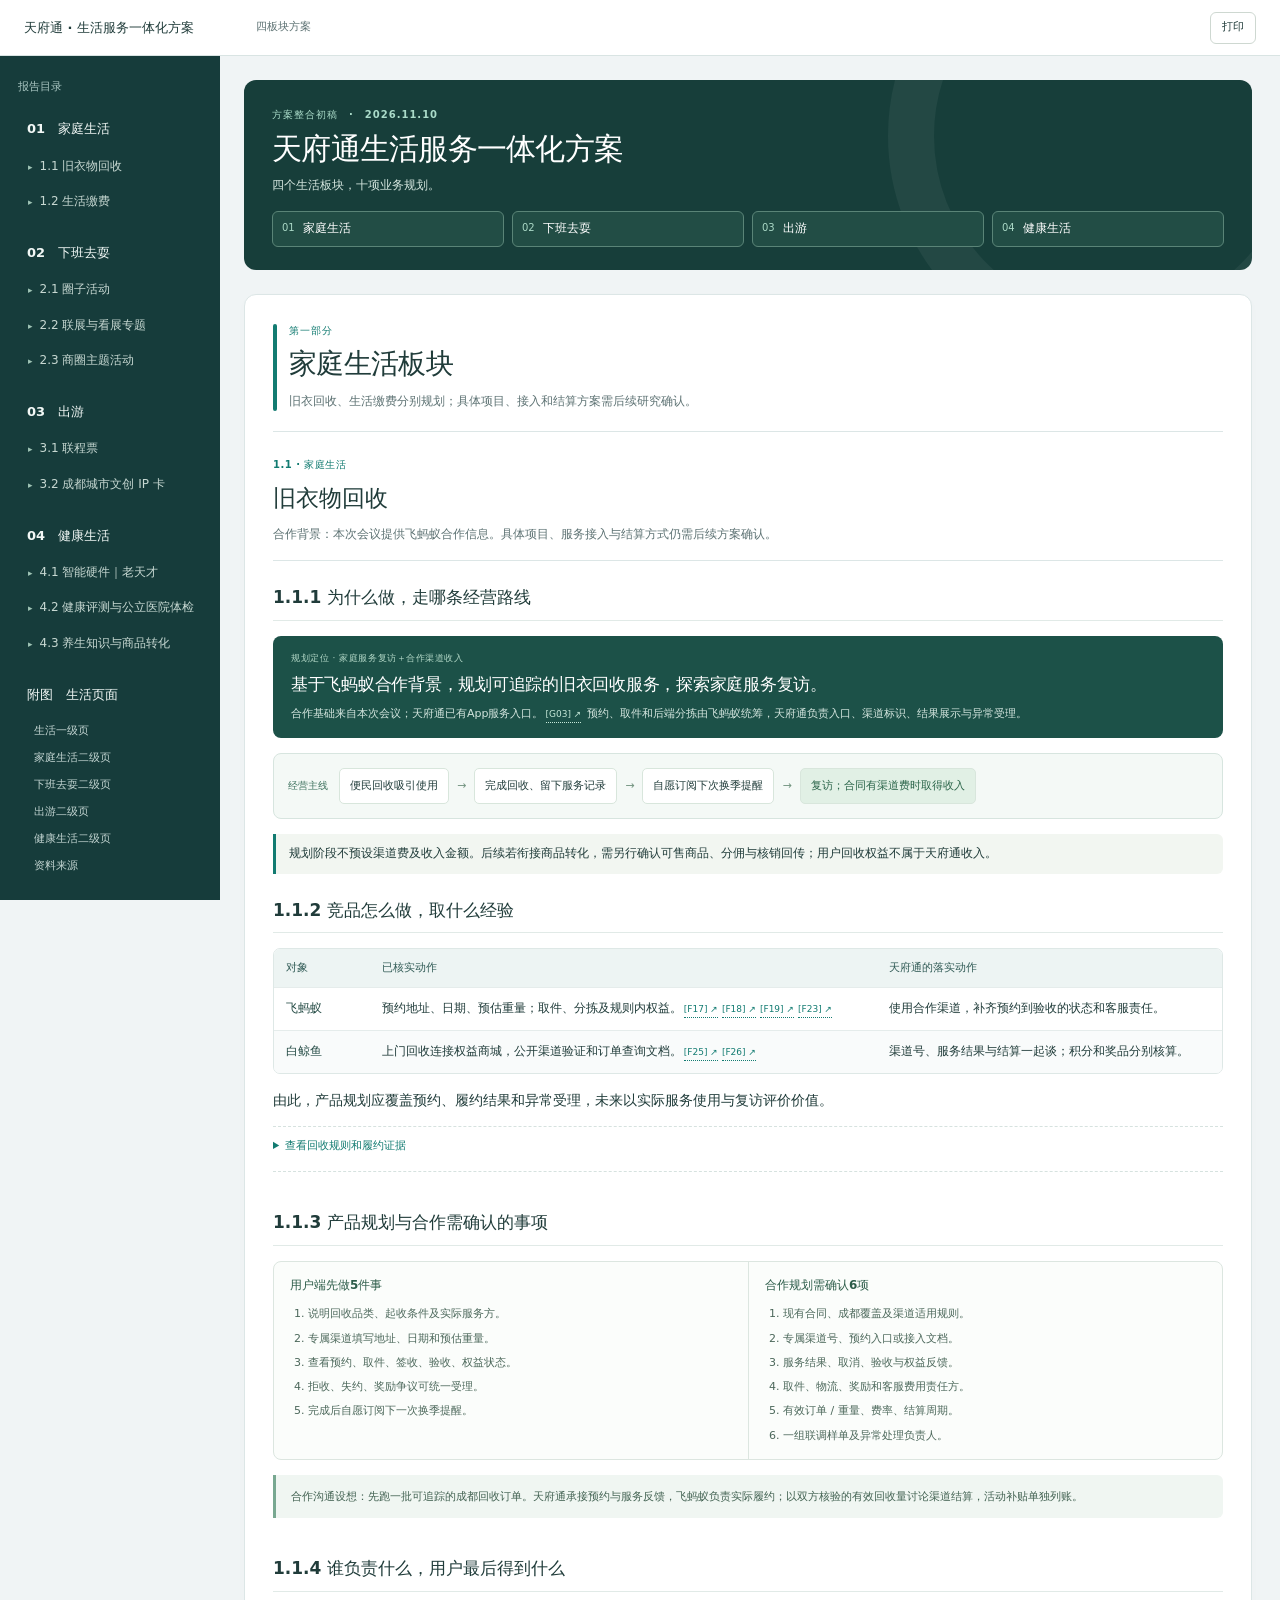
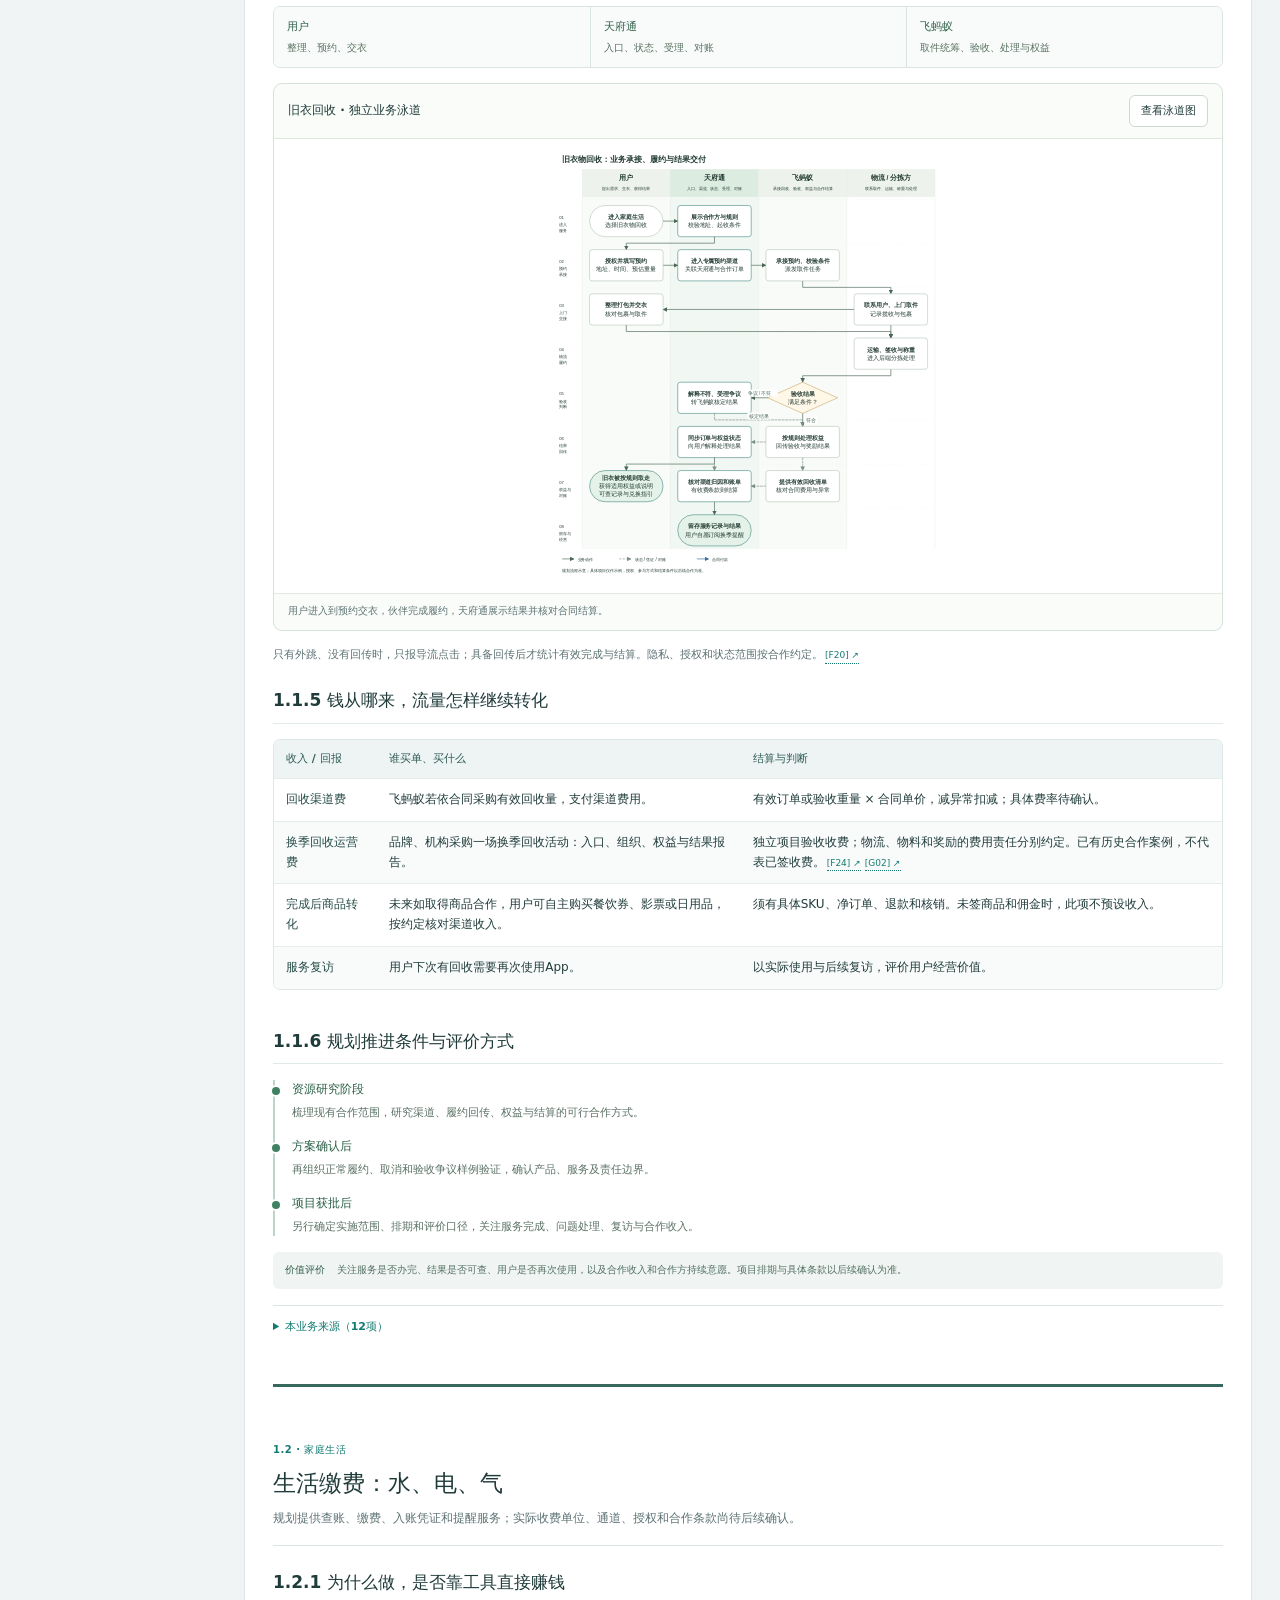
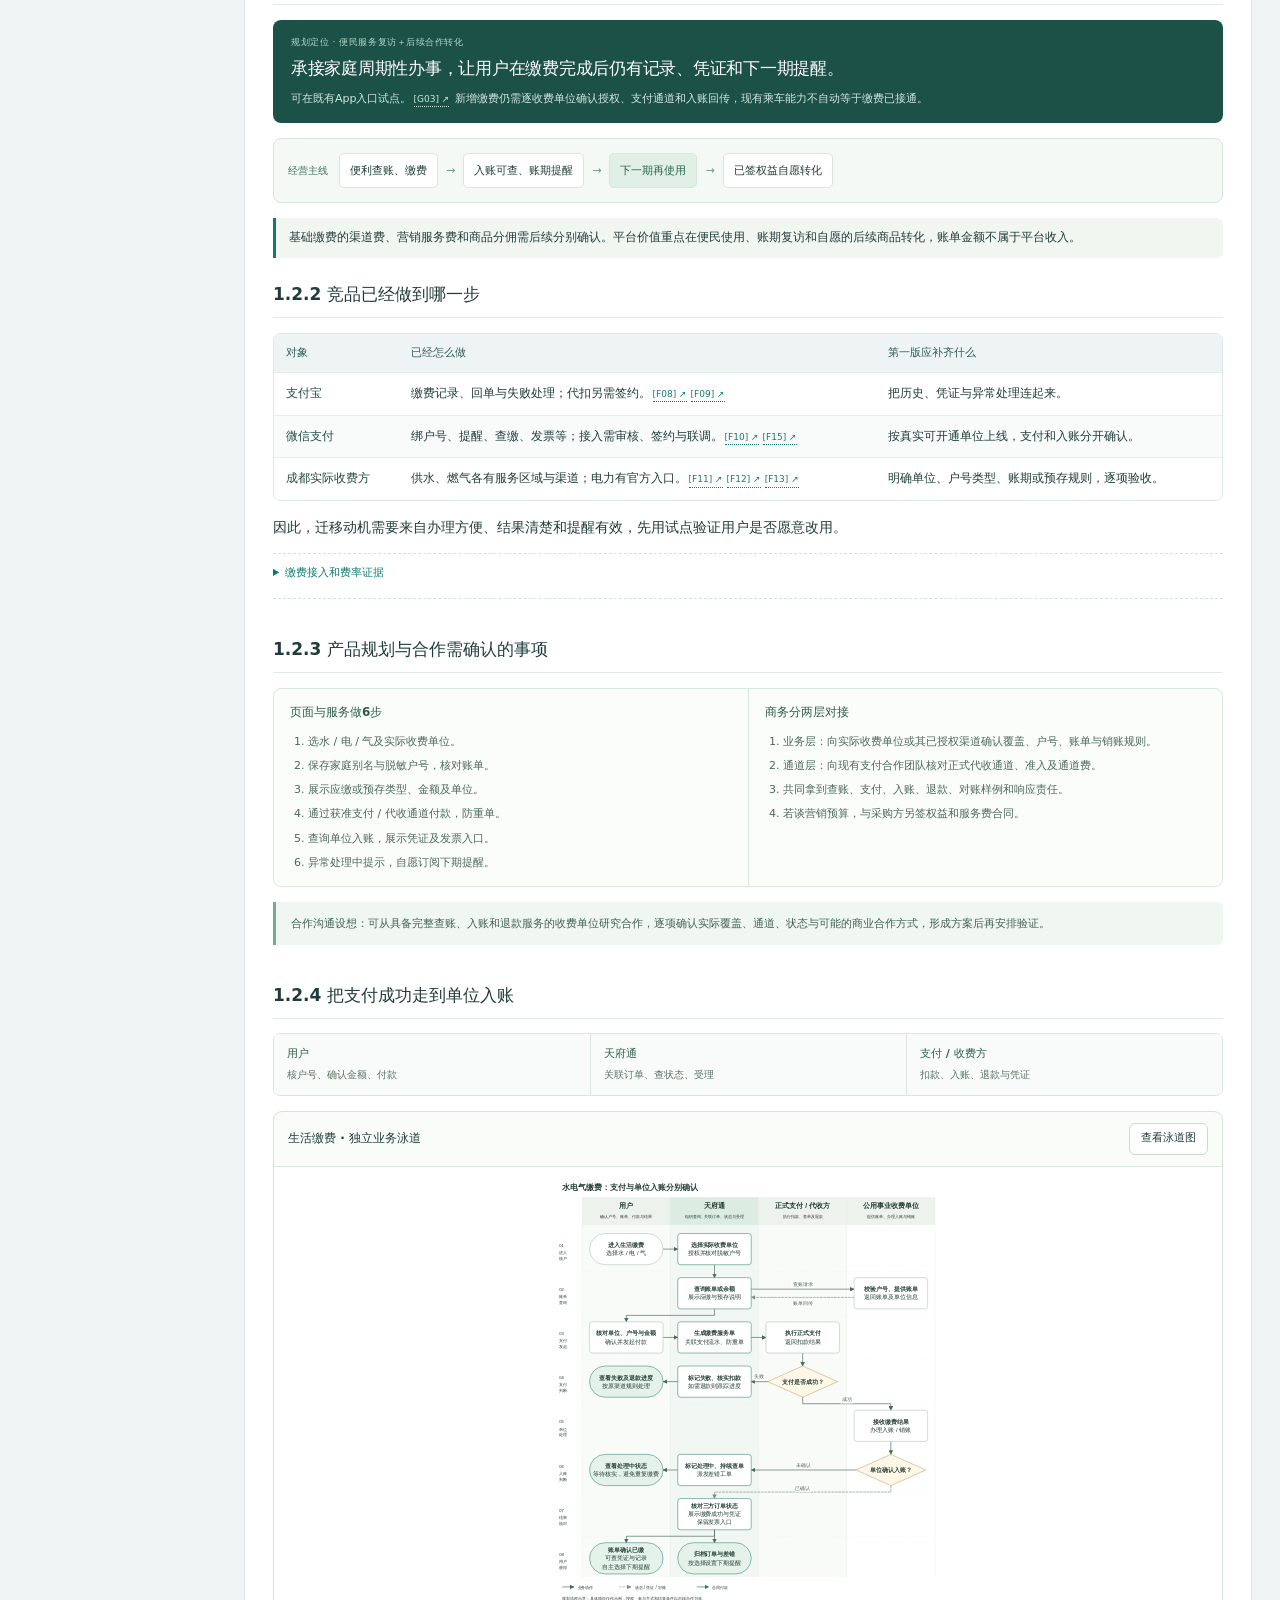
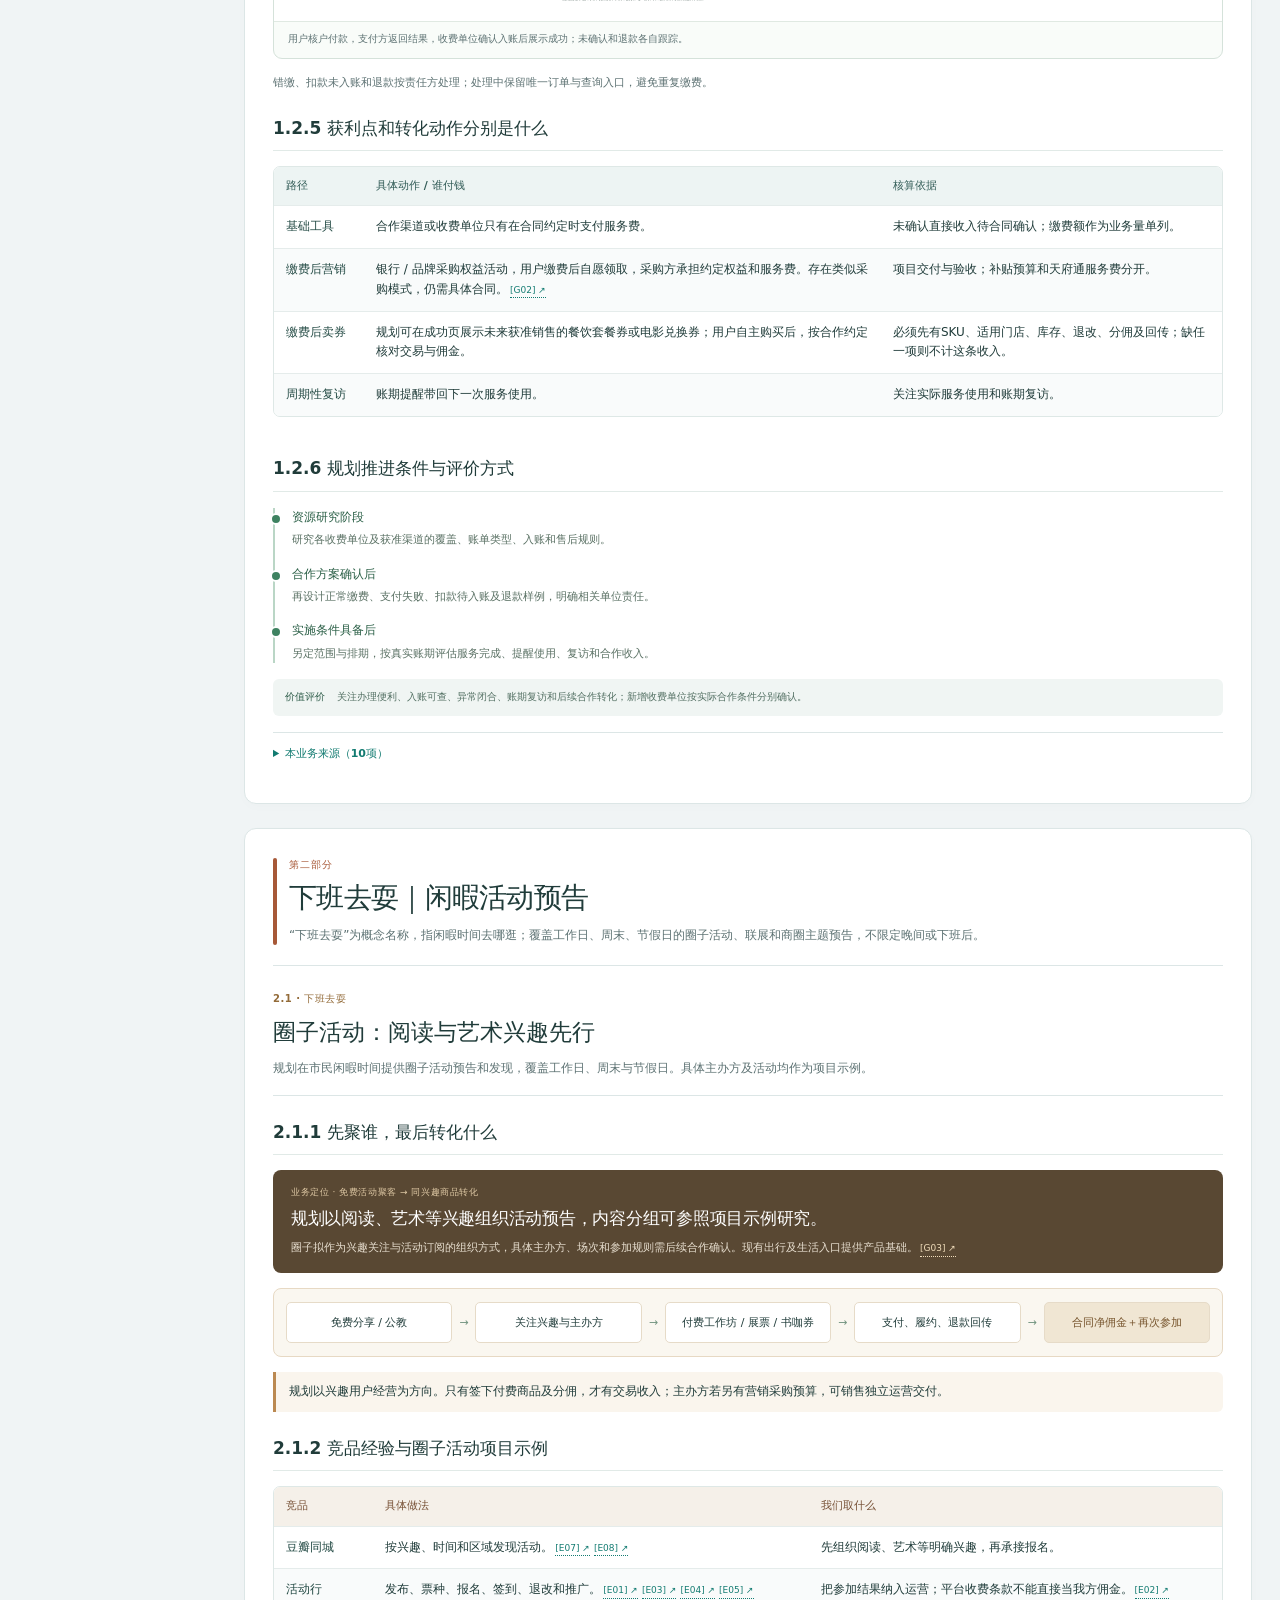
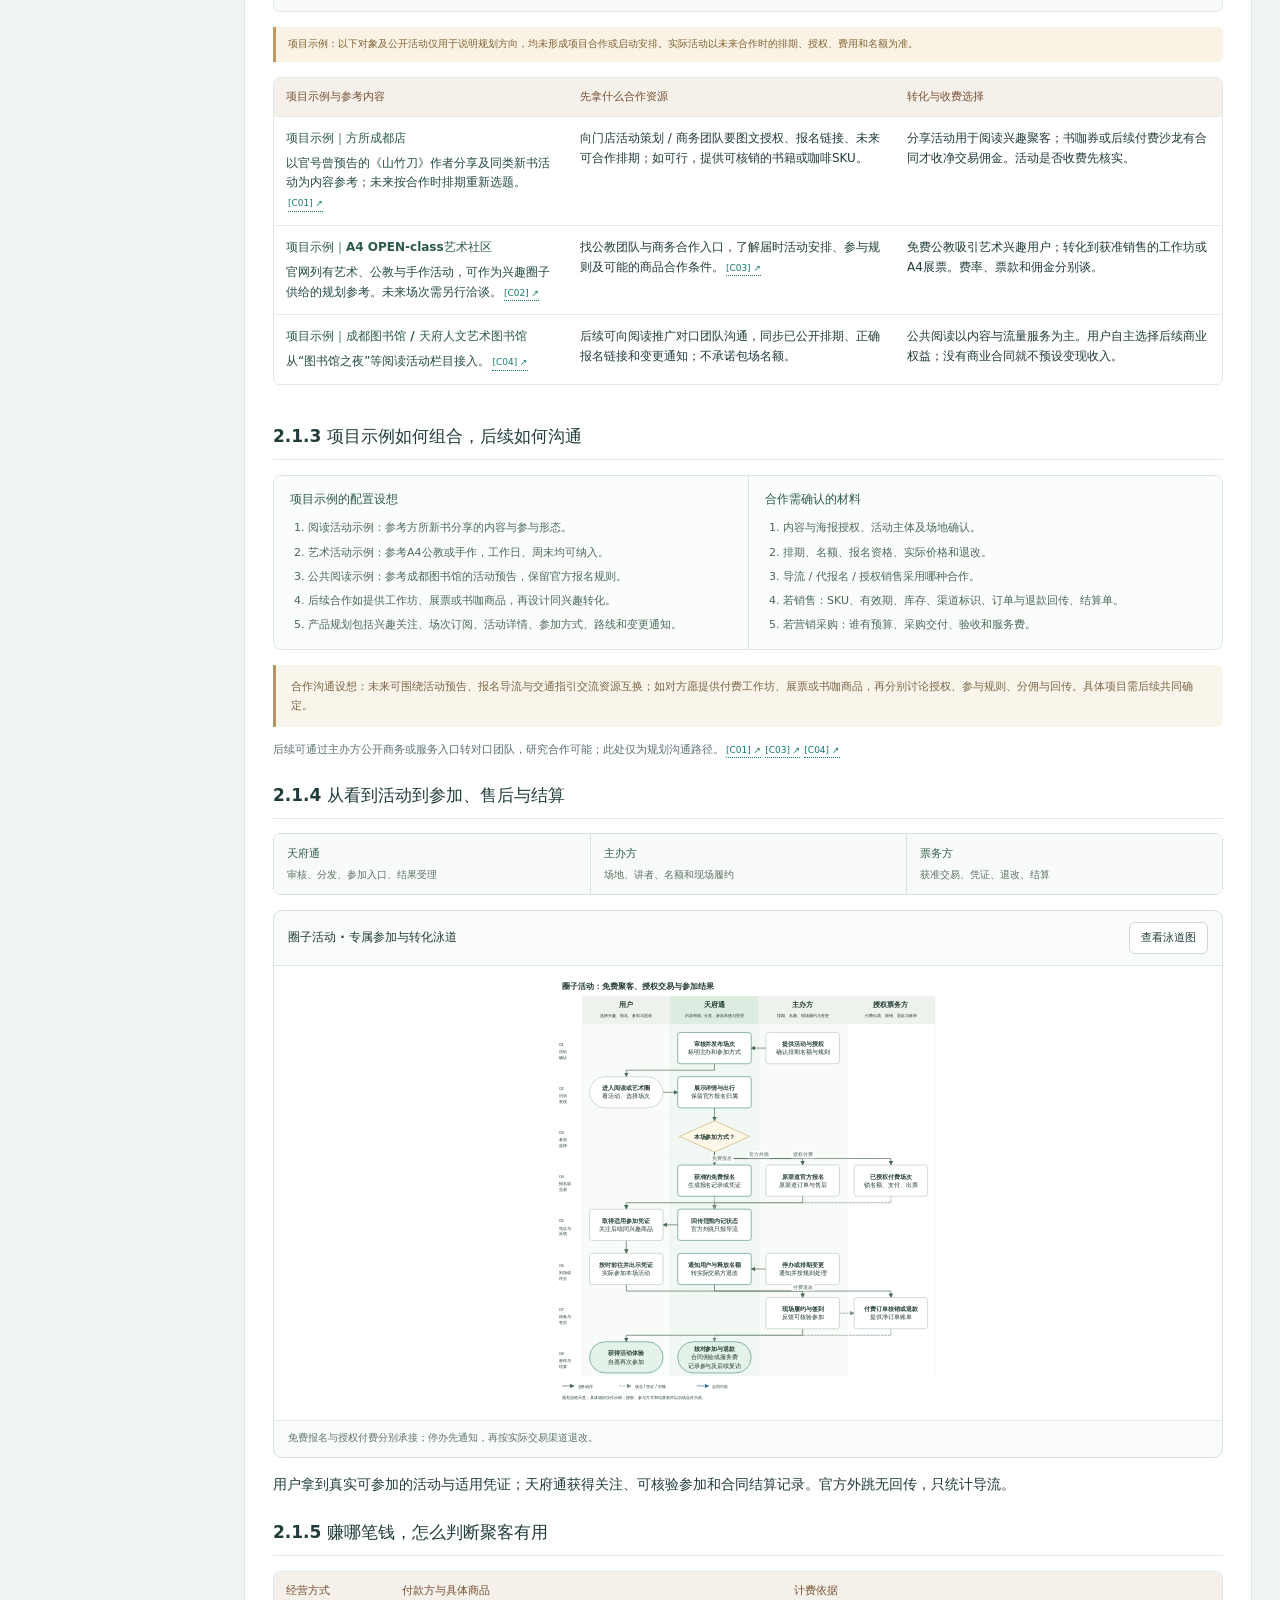
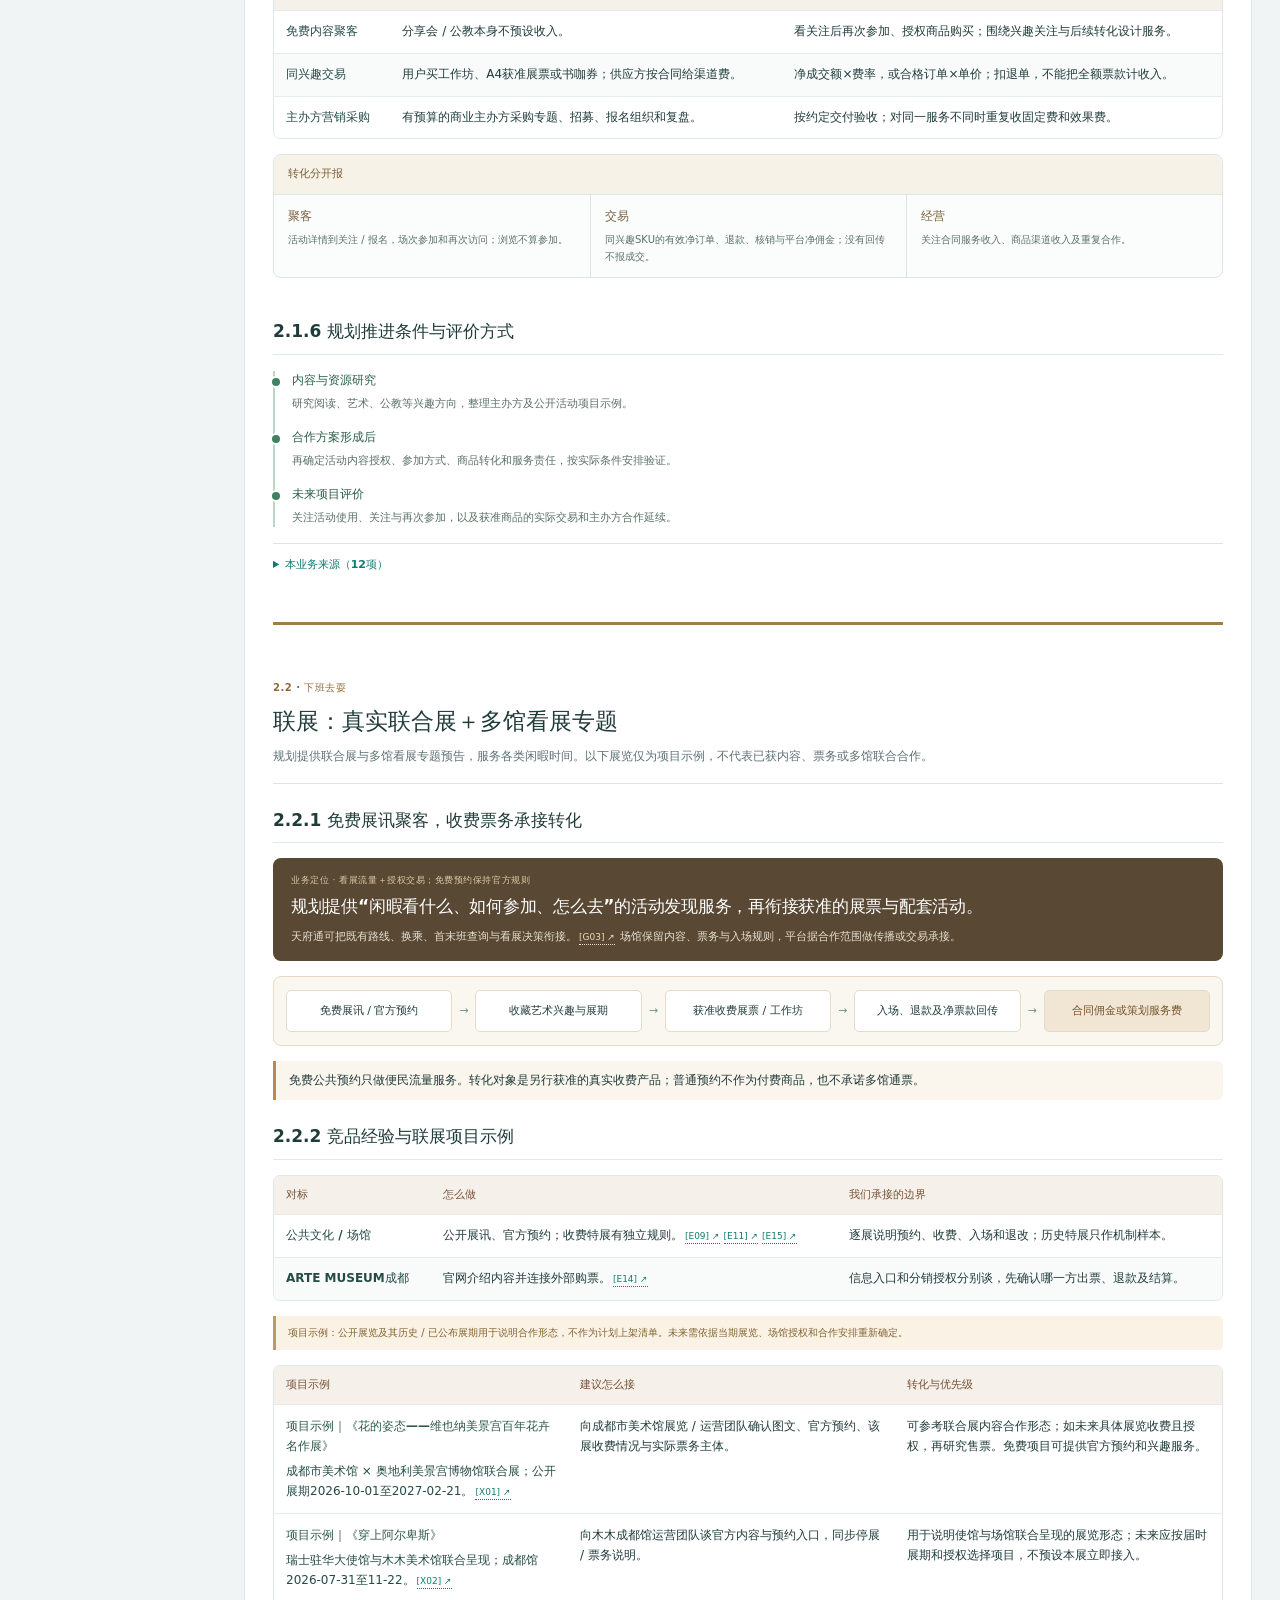
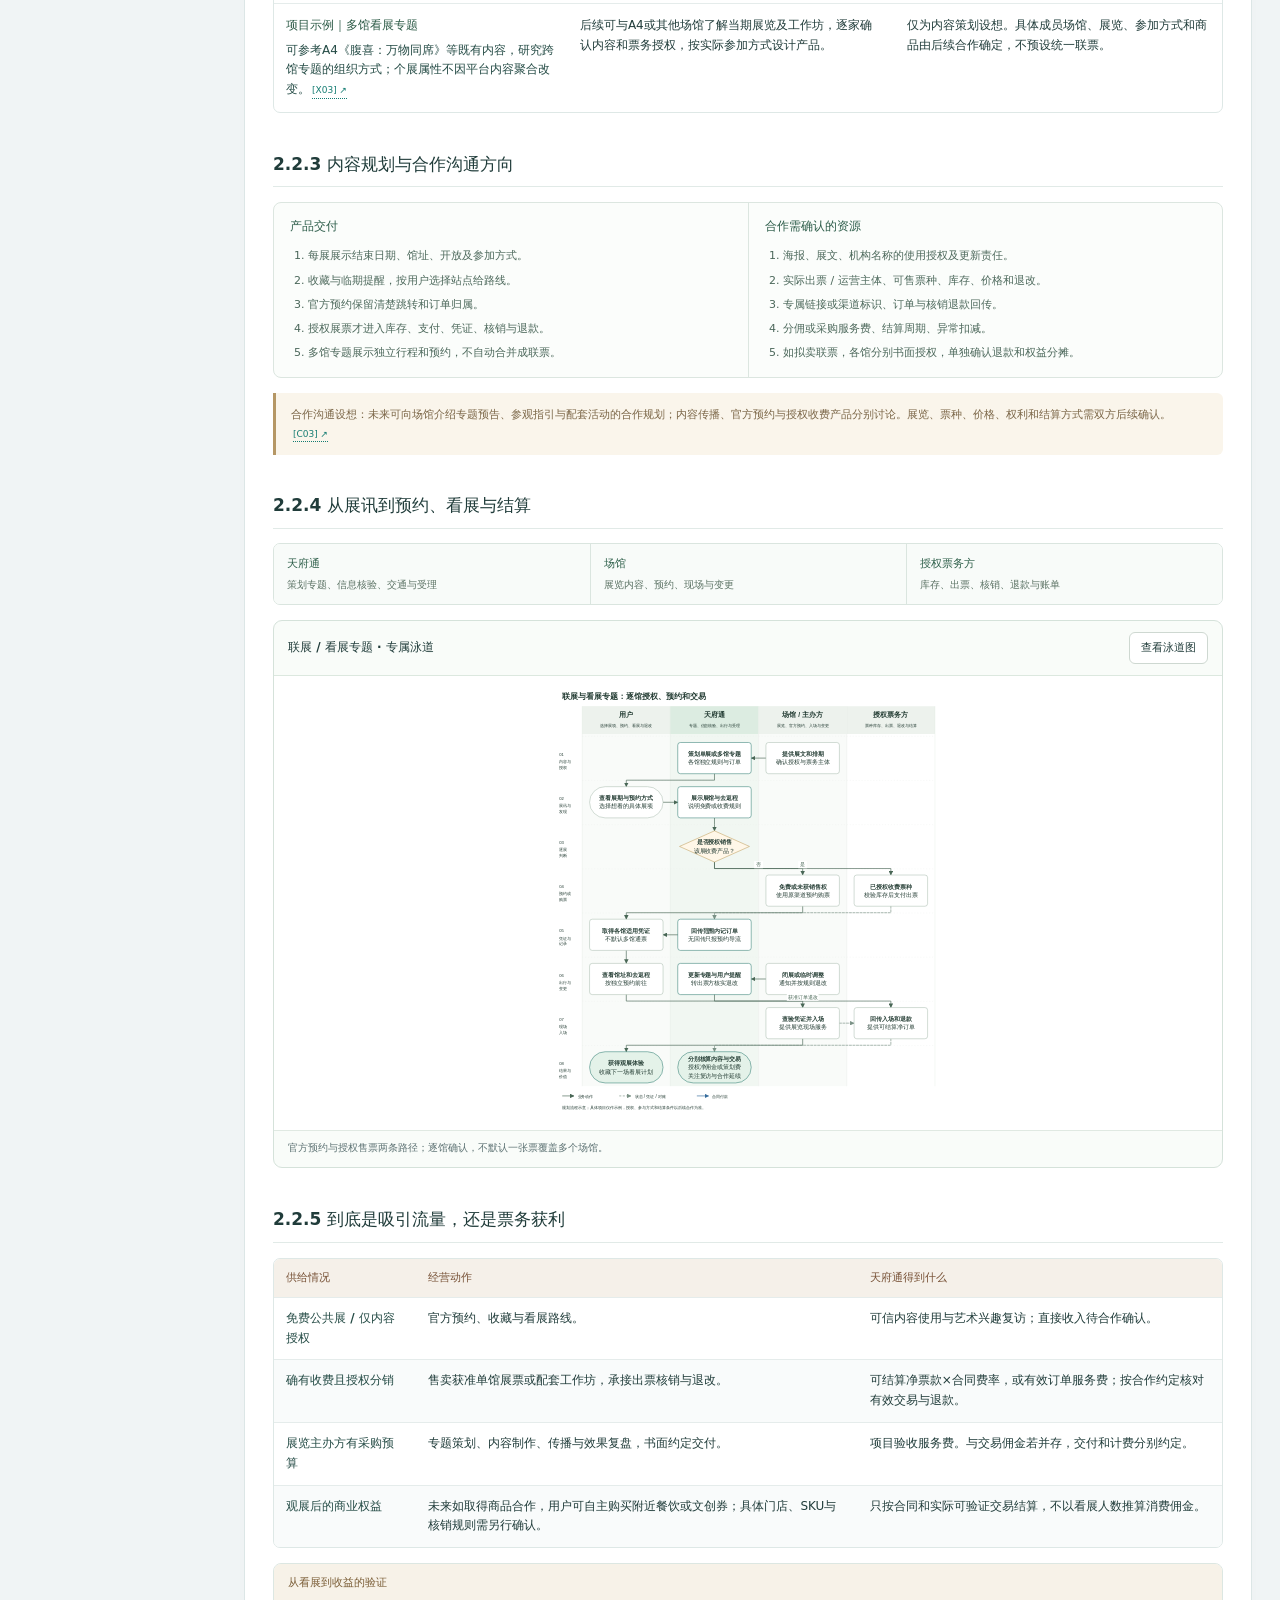
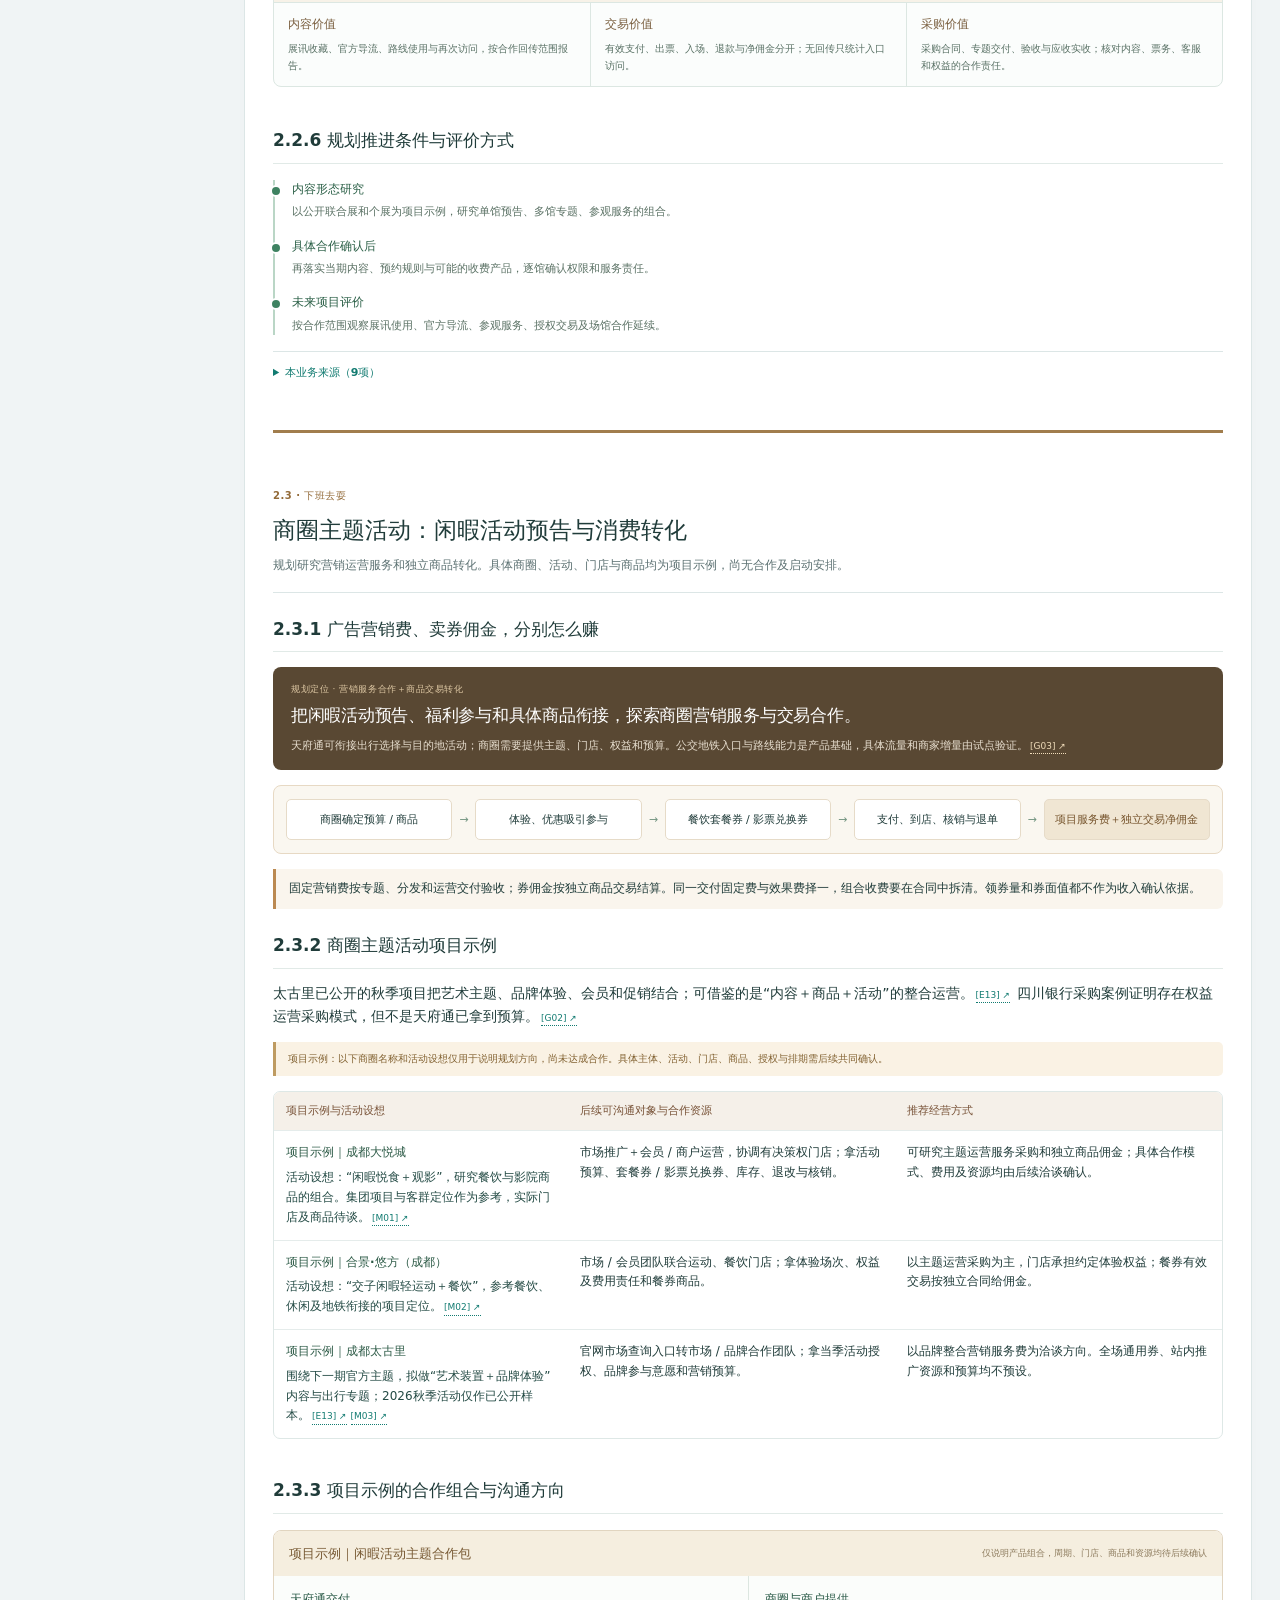
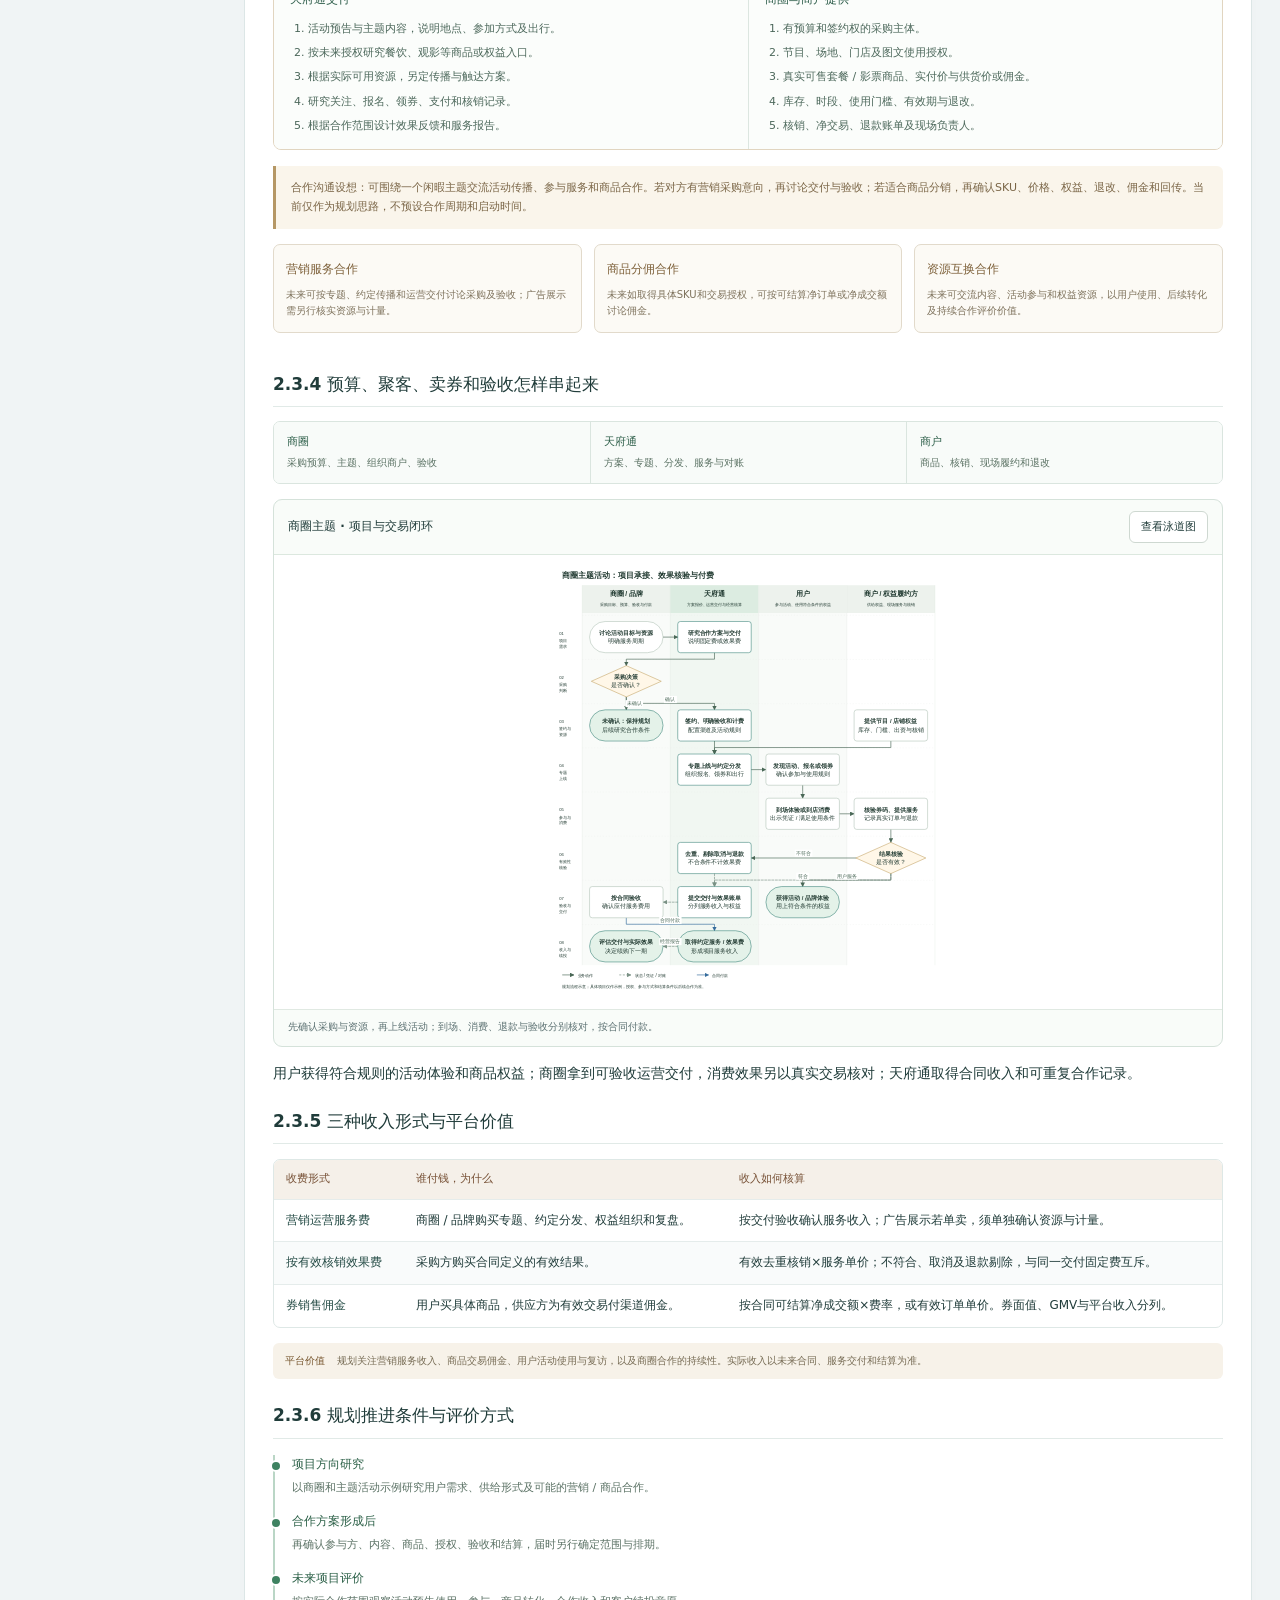
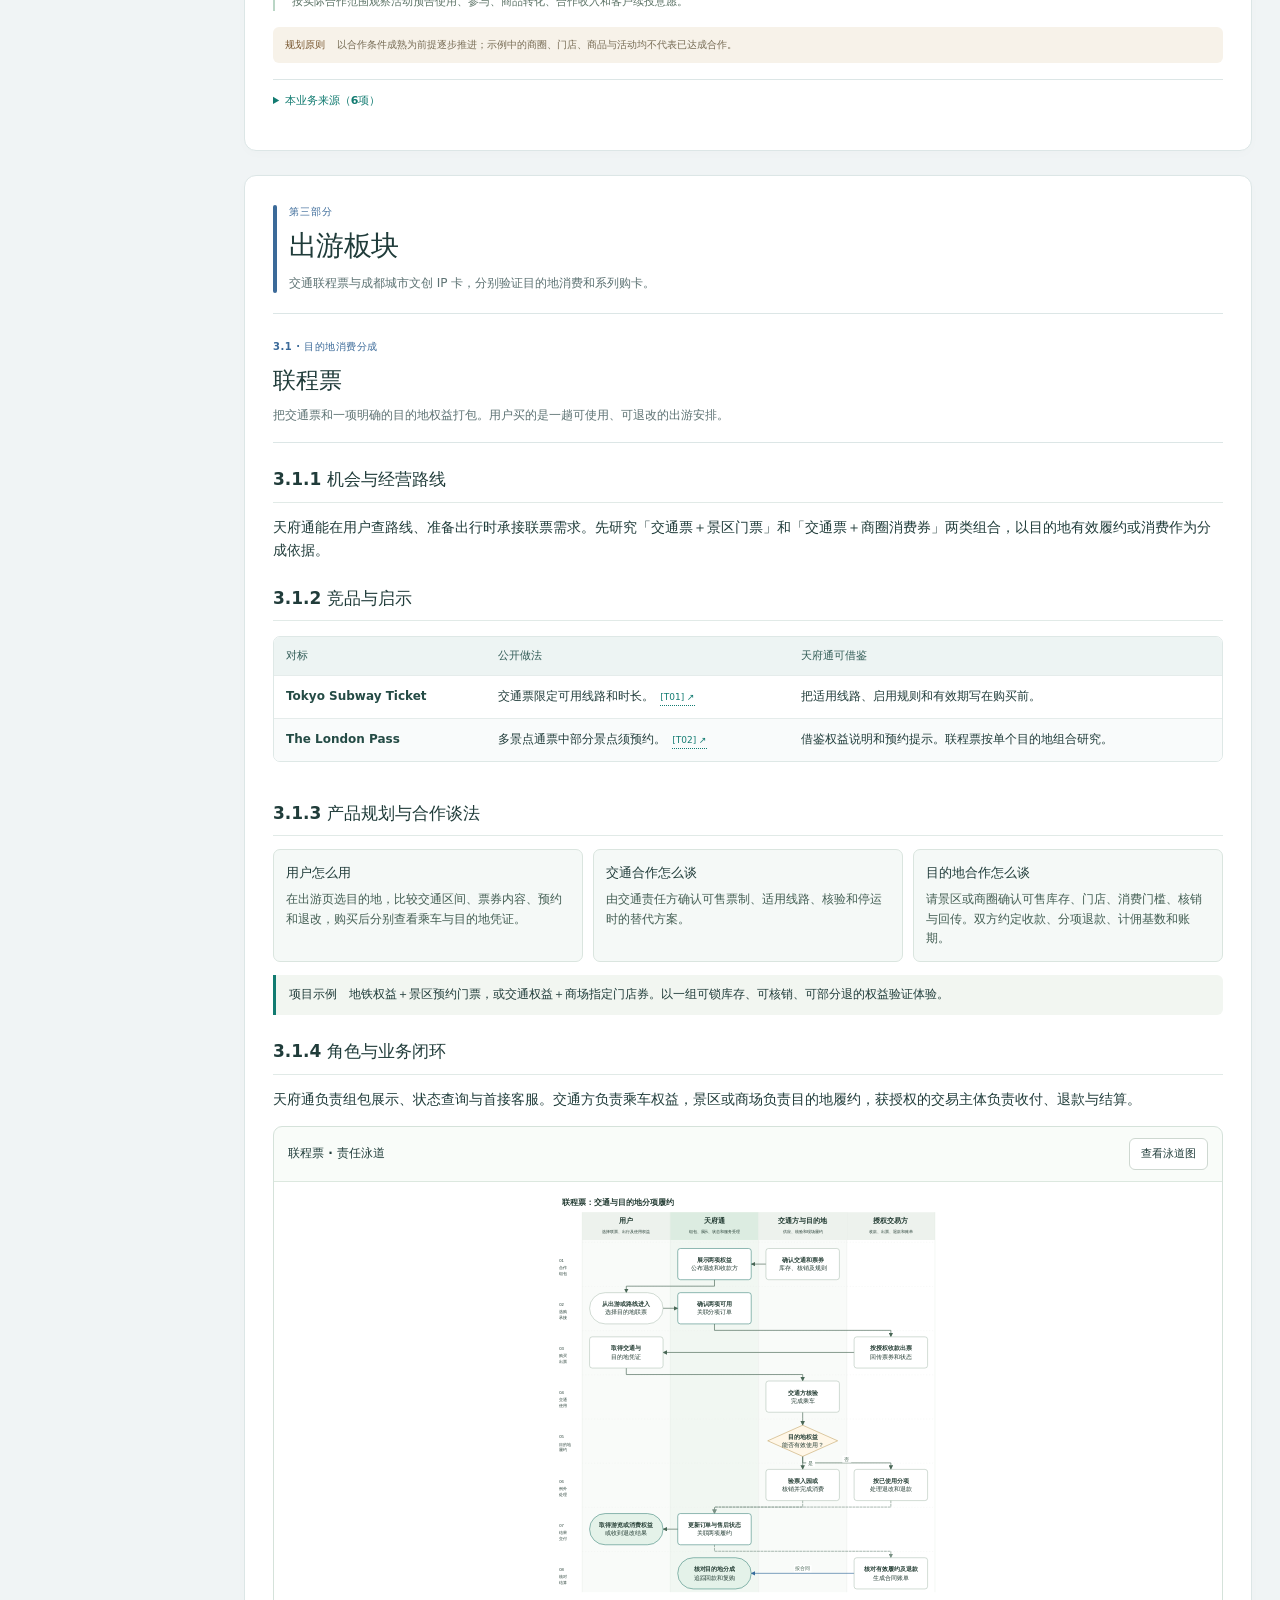
==== complete-plan/index.html @ ab475b30 "Publish combined four-section Tianfutong life plan" ====
<!DOCTYPE html>

<html lang="zh-CN">
<head>
<meta charset="utf-8"/><meta content="width=device-width,initial-scale=1" name="viewport"/>
<meta content="#176c60" name="theme-color"/>
<meta content="家庭生活、下班去耍、出游、健康生活四个板块和十项业务，逐项说明产品、合作、履约与平台价值。" name="description"/>
<title>天府通生活服务一体化方案｜四板块完整报告</title>
<style>:root{--ink:#203530;--muted:#61716b;--teal:#176c60;--orange:#a65434;--line:#dde4df;--soft:#f0f5f1;--side:242px;font-family:"Microsoft YaHei","PingFang SC",system-ui,sans-serif;background:#fff;color:var(--ink);font-synthesis:none}*{box-sizing:border-box}html{scroll-behavior:smooth;scroll-padding-top:80px}body{margin:0;font-size:16px;line-height:1.95}a{color:var(--teal);text-decoration:none}a:hover{text-decoration:underline}button,input,select{font:inherit}button{cursor:pointer}button,a,input,select,summary{touch-action:manipulation}button:focus-visible,a:focus-visible,input:focus-visible,select:focus-visible,summary:focus-visible{outline:3px solid #c18c37;outline-offset:3px}[hidden]{display:none!important}h1,h2,h3,h4,p{margin:0}h1,h2,h3,h4{line-height:1.5}h1{font-size:38px;letter-spacing:-.025em}h2{font-size:25px}h3{font-size:19px}h4{font-size:17px}.skip{position:fixed;top:-80px;left:12px;z-index:100;background:var(--ink);color:white;padding:10px}.skip:focus{top:10px}.button{border:1px solid #ced8d1;background:#fff;border-radius:6px;padding:6px 13px;font-size:12px;color:var(--ink);min-height:36px;white-space:nowrap}.button:hover{background:var(--soft)}.topbar{position:sticky;top:0;z-index:20;height:64px;background:#fffffff5;backdrop-filter:blur(12px);border-bottom:1px solid var(--line);display:flex;align-items:center;gap:24px;padding:0 28px}.brand{font-size:15px;font-weight:700;color:var(--ink);width:calc(var(--side) - 4px);flex-shrink:0}.reading-location{font-size:12px;color:var(--muted);flex:1;overflow:hidden;white-space:nowrap;text-overflow:ellipsis}.toc-toggle,.toc-close{display:none}.sidebar{position:fixed;top:64px;left:0;bottom:0;width:var(--side);padding:25px 18px 24px 25px;border-right:1px solid var(--line);overflow-y:auto;background:#f9fbf9;z-index:21;scrollbar-width:thin}.toc-title{font-weight:700;font-size:13px;color:var(--muted);margin-bottom:18px;display:flex;align-items:center;justify-content:space-between}.toc-group+.toc-group{margin-top:22px}.toc-chapter{display:block;color:var(--ink);font-size:15px;font-weight:700;padding:5px 8px}.toc-group ol{list-style:none;padding:5px 0 0;margin:0}.toc-group li{margin:0}.toc-group li a{display:block;font-size:12px;color:var(--muted);padding:6px 9px 6px 15px;border-left:2px solid transparent;line-height:1.65}.toc-group li a.active{background:#e8f1eb;color:var(--teal);border-left-color:var(--teal);font-weight:700}.toc-meta{margin:26px 8px 0;padding-top:16px;border-top:1px solid var(--line);color:var(--muted);font-size:10px;line-height:1.9}.reading{max-width:900px;margin-left:calc(var(--side) + 48px);margin-right:46px;padding:40px 0 0}.chapter{padding-bottom:64px;scroll-margin-top:12px}.chapter+.chapter{border-top:3px solid var(--ink);padding-top:60px}.chapter-header{padding-bottom:32px;border-bottom:1px solid var(--line)}.chapter-number{color:var(--teal);font-size:13px;font-weight:700;letter-spacing:.12em;margin-bottom:10px}.events .chapter-number{color:var(--orange)}.chapter-scope{color:var(--muted);font-size:15px;margin-top:12px}.report-section{padding-top:38px;scroll-margin-top:12px}.report-section>h2{margin-bottom:22px;padding-bottom:12px;border-bottom:1px solid var(--line)}p{margin:15px 0}p:last-child{margin-bottom:0}.report-section>h3{margin:27px 0 12px}.research-note,.source-note{font-size:12px;color:var(--muted);padding:12px 15px;background:#f6f8f5;border-left:2px solid #b8c9bf;line-height:1.85}.case-study{margin:20px 0 26px}.case-study h4{margin-bottom:11px}.case-study p{margin:12px 0}.case-study+.case-study{padding-top:22px;border-top:1px dashed var(--line)}.mini-flow{display:flex;align-items:center;flex-wrap:wrap;gap:8px;margin:16px 0;font-size:12px;color:var(--muted)}.mini-flow span{padding:4px 9px;border-bottom:1px solid #c6d5ca}.mini-flow i{font-style:normal;color:var(--teal)}.table-wrap{width:100%;max-width:100%;overflow-x:auto;margin:24px 0;border-top:2px solid #9caf9f;border-bottom:1px solid var(--line);scrollbar-width:thin}table{width:100%;border-collapse:collapse;text-align:left;font-size:13px;line-height:1.85;table-layout:auto}caption{text-align:left;font-size:12px;font-weight:600;padding:12px 0;color:var(--muted);caption-side:top}th,td{padding:15px 14px;vertical-align:top;border-bottom:1px solid var(--line);overflow-wrap:anywhere}th{background:#f1f5ef;font-weight:600}td:first-child{font-weight:600;min-width:112px}tr:last-child td{border-bottom:0}.small{font-size:11px}.muted{color:var(--muted)}.source{font-size:10px;line-height:1.6;display:inline-block;white-space:nowrap;margin:0 3px;border-bottom:1px dotted currentColor}.swim{display:grid;grid-template-columns:140px minmax(0,1fr);margin:24px 0;border-top:1px solid var(--line)}.swim-label,.swim-content{padding:14px 12px;border-bottom:1px solid var(--line);font-size:13px}.swim-label{background:#f4f7f2;font-weight:600}.diagram{margin:26px 0 30px;border:1px solid #d4ded7;background:#fff}.diagram figcaption{display:flex;align-items:center;justify-content:space-between;gap:12px;padding:14px 17px;border-bottom:1px solid var(--line);font-size:14px}.diagram-open{display:block;width:100%;border:0;background:#fff;padding:10px;line-height:0;text-align:left}.diagram-open img{display:block;width:100%;height:auto}.fig-note{font-size:12px;line-height:1.8;padding:0 17px 16px;margin:4px 0 0;color:var(--muted)}.diagram-hint{font-size:11px;color:var(--teal)}.calc-card{border:1px solid var(--line);padding:26px;background:#fbfcf9;margin:26px 0}.calc-header{display:flex;align-items:center;justify-content:space-between;gap:12px;margin-bottom:22px}.calc-header h3{font-size:18px}.tag{font-size:10px;white-space:nowrap;padding:2px 8px;background:#f6ecd6;color:#7c5929;border-radius:3px}.calc-grid{display:grid;grid-template-columns:1fr 1fr;gap:15px 20px}.field{display:flex;flex-direction:column;font-size:12px;gap:6px;line-height:1.8}.field.full{grid-column:1/-1}.field input,.field select{width:100%;padding:9px 11px;background:#fff;color:var(--ink);border:1px solid #bccdc0;border-radius:5px;font-size:14px;min-height:42px}.formula{padding:16px;margin:20px 0;background:#eef3ec;font-size:12px;line-height:1.9}.calc-result{margin-top:22px;border-top:1px solid var(--line);padding-top:22px}.calc-total{display:flex;align-items:baseline;justify-content:space-between;gap:16px}.calc-total span{font-size:12px;color:var(--muted)}.calc-total strong{font-size:28px}.calc-total.negative strong{color:var(--orange)}.bar-row{display:grid;grid-template-columns:50px 1fr 90px;gap:10px;align-items:center;font-size:12px;margin-top:12px}.bar-track{height:9px;background:#e9eee8;overflow:hidden}.bar{height:100%;background:var(--teal);width:0;transition:width .2s}.bar.cost{background:#c58a58}.bar-row output{text-align:right}.calc-comment{font-size:12px;color:var(--muted);margin-top:18px;line-height:1.9}.chapter-sources{margin-top:30px;padding-top:18px;border-top:1px solid var(--line)}.chapter-sources summary{font-size:13px;font-weight:700;color:var(--teal);cursor:pointer;min-height:36px}.source-list{list-style:none;padding:0;margin:18px 0 0}.source-item{padding:12px 0;border-bottom:1px solid var(--line);font-size:12px;overflow-wrap:anywhere}.source-item a{font-weight:600}.source-id{margin-right:8px;font-size:10px;color:var(--muted)}.source-item p{font-size:11px;color:var(--muted);line-height:1.8;margin:4px 0 0}.footer{margin-left:calc(var(--side) + 48px);padding:20px 0 35px;color:var(--muted);font-size:11px}#diagram-viewer{width:calc(100vw - 36px);height:calc(100dvh - 36px);max-width:1600px;max-height:none;padding:0;border:1px solid #bdcec3;border-radius:8px;background:#fff;color:var(--ink)}#diagram-viewer::backdrop{background:#142d23b3}.viewer-toolbar{height:70px;display:flex;align-items:center;justify-content:space-between;gap:14px;padding:12px 18px;border-bottom:1px solid var(--line)}.viewer-toolbar strong{font-size:14px}.viewer-actions{display:flex;align-items:center;gap:8px;white-space:nowrap}.viewer-actions span{font-size:11px;min-width:35px;text-align:center}.diagram-stage{height:calc(100% - 70px);overflow:auto;padding:24px;background:#edf2ed;overscroll-behavior:contain}.diagram-stage img{display:block;max-width:none;height:auto;margin:0 auto;background:#fff;box-shadow:0 3px 18px #12362314}.toc-backdrop{position:fixed;inset:64px 0 0;z-index:29;background:#0c211940;border:0;border-radius:0}
@media(min-width:1510px){.reading{margin-left:calc(var(--side) + 80px)}.footer{margin-left:calc(var(--side) + 80px)}}
@media(max-width:1100px){:root{--side:210px}.reading{margin-left:calc(var(--side) + 32px);margin-right:28px}.sidebar{padding-left:16px;padding-right:12px}.brand{width:calc(var(--side) - 4px)}.topbar{padding:0 18px}.footer{margin-left:calc(var(--side) + 32px)}}
@media(max-width:900px){.toc-toggle,.toc-close{display:block}.sidebar{top:64px;width:285px;transform:translateX(-100%);transition:transform .18s;z-index:30;padding:22px}.toc-open .sidebar{transform:translateX(0)}.toc-open{overflow:hidden}.reading{margin:0 auto;padding:32px 28px 0;max-width:900px}.brand{width:auto;flex:1}.reading-location{flex:none;max-width:160px}.topbar{gap:15px}.footer{margin:0 28px}.toc-meta{font-size:11px}.toc-group li a{font-size:13px;padding:7px 10px}.toc-title{font-size:15px}}
@media(max-width:640px){body{font-size:15px;line-height:1.95}.reading{padding:28px 18px 0}.topbar{padding:0 14px;gap:10px}.brand{font-size:12px}.reading-location{display:none}.button{min-height:40px;padding:7px 11px}.chapter-header{padding-bottom:25px}h1{font-size:30px}.chapter-scope{font-size:13px}h2{font-size:22px}h3{font-size:18px}.report-section{padding-top:30px}.report-section>h2{margin-bottom:19px}.report-section>h3{margin-top:24px}.chapter+.chapter{padding-top:38px}.chapter{padding-bottom:44px}.table-wrap table{min-width:600px;font-size:13px}.table-wrap{margin:22px 0}.table-wrap:after{content:"表格可左右滑动";display:block;font-size:10px;color:var(--muted);padding:7px 2px;background:#fff;position:sticky;left:0}th,td{padding:13px}.swim{grid-template-columns:90px 1fr}.swim-label,.swim-content{padding:12px 9px;font-size:12px}.diagram{margin:23px 0}.diagram figcaption{display:block;padding:12px;font-size:13px}.diagram figcaption .button{margin-top:8px;display:block;font-size:11px}.diagram-open{padding:4px}.fig-note{padding:0 12px 13px;font-size:11px}.calc-card{padding:20px 16px}.calc-header{align-items:start}.calc-header h3{font-size:17px}.calc-grid{gap:14px 12px}.field{font-size:11px}.formula{padding:13px;font-size:11px}.calc-total strong{font-size:25px}.calc-total span{font-size:11px}.bar-row{grid-template-columns:40px 1fr 75px;gap:7px;font-size:11px}.calc-comment{font-size:11px}.footer{margin:0 18px;font-size:10px}#diagram-viewer{width:100vw;height:100dvh;margin:0;max-width:none;border:0;border-radius:0}.viewer-toolbar{height:112px;display:block;padding:10px 12px}.viewer-toolbar strong{display:block;overflow:hidden;white-space:nowrap;text-overflow:ellipsis;font-size:12px}.viewer-actions{margin-top:8px;gap:6px;justify-content:space-between}.viewer-actions .button{font-size:10px;padding:6px 8px}.diagram-stage{height:calc(100% - 112px);padding:16px}.source-item p{font-size:10px}}
@media(max-width:370px){.calc-grid{grid-template-columns:1fr}.field.full{grid-column:auto}.calc-header h3{font-size:16px}.calc-header{gap:7px}.chapter-scope{font-size:12px}.viewer-actions{gap:4px}.viewer-actions .button{padding:6px}.bar-row{grid-template-columns:36px 1fr 70px}}
@media(prefers-reduced-motion:reduce){html{scroll-behavior:auto}.sidebar,.bar{transition:none}}
@media print{@page{size:A4;margin:14mm}.topbar,.sidebar,.toc-backdrop,.skip,.diagram .button,.diagram-viewer,#diagram-viewer{display:none!important}body{font-size:10pt;line-height:1.7}.reading{max-width:none;margin:0;padding:0}.chapter{padding-bottom:0}.chapter+.chapter{break-before:page;border:0;padding-top:0}.chapter-header{padding-bottom:18px}h1{font-size:26pt}h2{font-size:17pt;break-after:avoid}h3,h4{break-after:avoid}.report-section{padding-top:25px}.report-section>h2{margin-bottom:14px}.table-wrap{overflow:visible;border-top:1px solid #aaa}.table-wrap table{min-width:0;table-layout:fixed;font-size:8pt}td,th{padding:7px}td:first-child{min-width:0}.table-wrap:after{display:none}.diagram{break-inside:avoid}.diagram-open{padding:0}.diagram figcaption{padding:8px 10px;font-size:10pt}.fig-note{font-size:8pt;padding:0 10px 10px}.calc-card{break-inside:avoid;padding:18px}.calc-grid{grid-template-columns:1fr 1fr}.calc-header h3{font-size:13pt}.calc-total strong{font-size:20pt}.footer{margin:20px 0 0;font-size:8pt}.case-study{break-inside:avoid}.chapter-sources{break-before:auto}.source-item{break-inside:avoid}.research-note,.source-note{font-size:8pt}.swim{font-size:8pt}}

/* Concise report: short primary text, optional evidence and full-size flow viewer. */
.key-line{padding:12px 15px;border-left:3px solid var(--teal);background:#f2f6f1;font-size:14px;line-height:1.8}
.small-note{font-size:12px;color:var(--muted);line-height:1.8}
.supplement{margin:18px 0;padding:13px 0;border-top:1px dashed var(--line);border-bottom:1px dashed var(--line)}
.supplement>summary{cursor:pointer;color:var(--teal);font-size:13px;line-height:1.8;min-height:28px;font-weight:600}
.supplement[open]>summary{margin-bottom:20px}
.supplement .case-study,.supplement>p{font-size:14px}
.diagram.compact{margin:14px 0;background:#fbfcfa}
.diagram.compact .diagram-open{display:none}
.diagram.compact figcaption{border-bottom:0;padding-bottom:5px}
.diagram.compact .fig-note{padding-top:3px;font-size:12px}
.brief-table td{padding-top:13px;padding-bottom:13px}
@media(max-width:640px){.brief-table{min-width:0!important;table-layout:fixed;font-size:12px!important}.brief-table td:first-child{min-width:0;width:24%}.brief-table td,.brief-table th{padding:11px 8px}.table-wrap:has(.brief-table):after{display:none}.key-line{font-size:12px;padding:11px 12px}.small-note{font-size:11px}.diagram.compact figcaption{display:flex;align-items:center;gap:8px}.diagram.compact figcaption strong{font-size:12px}.diagram.compact figcaption .button{margin:0;font-size:10px;padding:6px 8px;min-height:36px}.diagram.compact .fig-note{font-size:11px}}
@media print{.diagram.compact .diagram-open{display:block}.diagram.compact .fig-note{font-size:8pt}.supplement{break-inside:auto}}

/* Linked life-home, family-service and activity-discovery mockups. */
.mockup-shot{margin:24px 0 0}.mockup-shot figcaption{display:flex;align-items:center;justify-content:space-between;gap:16px;border-bottom:1px solid var(--line);padding:0 0 14px;font-size:14px}.mockup-shot figcaption>div{display:flex;gap:8px}.mockup-shot .button{display:inline-block}.mockup-image{display:block;background:#fff;border:1px solid var(--line);border-radius:14px;overflow:hidden;padding:0;max-width:450px;width:100%;margin:22px 0}.mockup-image img{display:block;width:100%;height:auto}.mockup-shot .small-note{margin:12px 0 0}.mockup-appendix .chapter-number{color:var(--teal)}
@media(max-width:640px){.mockup-shot figcaption{display:block}.mockup-shot figcaption>div{margin-top:12px}.mockup-shot .button{font-size:11px}.mockup-image{max-width:100%}}
@media print{.mockup-shot figcaption>div{display:none}.mockup-image{max-width:300px;break-inside:avoid}.mockup-appendix{break-before:page}}
.mockup-canvas{position:relative;max-width:450px;width:100%;margin:22px 0}.mockup-canvas .mockup-image{max-width:none;margin:0}.mockup-hotspot{position:absolute;border:2px solid transparent;border-radius:12px;transition:background .15s,border-color .15s}.mockup-hotspot:hover,.mockup-hotspot:focus-visible{background:rgba(83,71,204,.08);border-color:#7161d6;outline:0}.afterwork-entry{left:50.9%;top:40.1%;width:47.2%;height:22.1%}.life-back{left:2%;top:5.2%;width:16%;height:4%}
@media print{.mockup-canvas{max-width:300px;break-inside:avoid}.mockup-hotspot{display:none}}
.family-entry{left:1.6%;top:40.1%;width:47.8%;height:22.1%}

/* Compare the three screens on one baseline without changing their aspect ratio. */
.visually-hidden{position:absolute;width:1px;height:1px;padding:0;margin:-1px;overflow:hidden;clip:rect(0,0,0,0);white-space:nowrap;border:0}
.mockup-appendix .chapter-header{padding-bottom:22px}.mockup-appendix>p.small-note{margin-top:18px}
.mockup-gallery{position:relative;width:100%;overflow-x:auto;overscroll-behavior-x:contain;scrollbar-width:thin;padding-bottom:10px}
.mockup-grid{display:grid;grid-template-columns:repeat(3,minmax(0,1fr));gap:24px;min-width:684px;padding-top:26px}
.mockup-grid .mockup-panel{min-width:0;padding-top:0;scroll-margin-top:92px;scroll-margin-inline:0}
.mockup-level{font-size:10px;font-weight:600;color:var(--teal);letter-spacing:.05em;margin-bottom:5px}
.mockup-grid .mockup-panel>h2{font-size:20px;border:0;margin:0;padding:0;line-height:1.5}
.mockup-summary{font-size:11px;line-height:1.8;color:var(--muted);margin:8px 0 18px;min-height:40px}
.mockup-grid .mockup-shot{margin:0}.mockup-grid .mockup-canvas{max-width:none;margin:0}.mockup-grid .mockup-image{max-width:none;margin:0;border-radius:14px;box-shadow:0 5px 18px #20353008}
.mockup-grid .mockup-shot figcaption{border-bottom:0;border-top:0;display:flex;padding:14px 0 0;margin:0;justify-content:center}
.mockup-grid .mockup-shot figcaption>div{display:flex;justify-content:center;gap:8px;margin:0}
.mockup-grid .mockup-shot .button{font-size:10px;padding:5px 10px;min-height:32px}
.mockup-scroll-hint{display:none;font-size:11px;color:var(--muted);margin:14px 0 0}
@media(max-width:760px){.mockup-scroll-hint{display:block}.mockup-grid{gap:18px;min-width:666px}.mockup-grid .mockup-panel>h2{font-size:18px}.mockup-grid .mockup-shot .button{font-size:10px}}
@media print{.mockup-scroll-hint{display:none}.mockup-gallery{overflow:visible}.mockup-grid{min-width:0;gap:14px;break-inside:avoid;padding-top:20px}.mockup-grid .mockup-canvas{max-width:none}.mockup-grid .mockup-shot figcaption{display:none}.mockup-summary{font-size:8pt;min-height:30px}.mockup-grid .mockup-panel>h2{font-size:13pt}.mockup-level{font-size:8pt}}
</style>
<style>/* Dense reading layout and source-grounded business graphics. */
:root{--ink:#203c3a;--muted:#5d7273;--teal:#127b71;--orange:#a75837;--line:#dce6e6;--soft:#edf5f3;--side:220px;--blue:#457da3;--gold:#bb8951;background:#f0f4f5}
body{font-size:14px;line-height:1.65;background:#f0f4f5}p{margin:10px 0}h1{font-size:28px;line-height:1.35;letter-spacing:-.025em}h2{font-size:19px;line-height:1.45}h3{font-size:16px}h4{font-size:14px}
.topbar{height:56px;padding:0 24px;gap:20px;background:#fff;border-bottom:1px solid #d9e4e3;backdrop-filter:none}.brand{font-size:13px;width:calc(var(--side) - 8px)}.reading-location{font-size:11px}.button{font-size:11px;min-height:32px;padding:5px 11px;border-radius:6px}
.sidebar{top:56px;background:#163c3b;border:0;padding:22px 15px 22px 18px}.toc-title{color:#a8c5c1;font-size:11px;margin-bottom:15px}.toc-chapter{color:#f2f8f6;font-size:13px;padding:7px 9px}.toc-group li a{color:#c2d4d1;font-size:11px;padding:5px 10px 5px 14px;line-height:1.55}.toc-group li a:hover{color:#fff;background:#244c49;text-decoration:none}.toc-group li a.active{color:#fff;background:#28645b;border-left-color:#8ed0bd}.toc-group+.toc-group{margin-top:18px}.toc-meta{color:#b1c7c1;border-color:#3c5d58;font-size:10px;line-height:1.7;margin:22px 8px 0;padding-top:14px}.toc-close{background:transparent;color:#fff;border-color:#76968f}.toc-backdrop{inset:56px 0 0}
.reading{max-width:1120px;margin-left:calc(var(--side) + 24px);margin-right:28px;padding:24px 0 0}.chapter{background:#fff;border:1px solid #dce6e6;border-radius:12px;padding:26px 28px 30px;box-shadow:0 3px 12px #163c3b04}.chapter+.chapter{border:1px solid #dce6e6;margin-top:24px;padding-top:26px}.chapter-header{position:relative;border:0;border-bottom:1px solid var(--line);padding:2px 0 20px 16px}.chapter-header:before{content:"";position:absolute;left:0;top:3px;bottom:20px;width:4px;border-radius:3px;background:var(--teal)}.chapter-number{font-size:10px;letter-spacing:.1em;margin-bottom:6px;color:var(--teal)}.chapter-scope{font-size:12px;line-height:1.6;margin-top:9px;color:var(--muted)}.events .chapter-header:before{background:var(--orange)}.report-section{padding-top:26px;scroll-margin-top:72px}.report-section>h2{font-size:19px;padding-bottom:9px;margin-bottom:14px;letter-spacing:-.015em;border-bottom-color:#e4ebeb}.report-section>h3{margin:20px 0 10px}
.table-wrap{margin:15px 0;border:1px solid #dee8e6;border-radius:7px;overflow:hidden;overflow-x:auto}.table-wrap table{font-size:12px;line-height:1.65}th{background:#edf4f3;color:#315b56;font-size:11px;font-weight:600}th,td{padding:10px 12px;border-bottom-color:#e5eceb}td:first-child{min-width:90px;color:#244b45}.brief-table td{padding:11px 12px}.brief-table tbody tr:nth-child(even){background:#f9fbfb}.events th{background:#f5f0e9;color:#775136}.source{font-size:9px;margin:0 2px}.key-line{font-size:12px;line-height:1.65;padding:10px 13px;border-left-width:3px;border-radius:0 6px 6px 0}.events .key-line{background:#faf5ed;border-color:var(--gold)}
.supplement{margin:14px 0;padding:10px 0;border-color:#d6e2df}.supplement>summary{font-size:11px;min-height:24px;line-height:1.6}.supplement[open]>summary{margin-bottom:14px}.supplement .case-study,.supplement>p{font-size:12px}.case-study{margin:16px 0 20px}.case-study h4{margin-bottom:8px}.case-study p{margin:9px 0}.small-note,.research-note,.source-note{font-size:11px;line-height:1.65}.chapter-sources{margin-top:20px;padding-top:12px}.chapter-sources summary{font-size:11px;min-height:28px}.source-item{font-size:11px;padding:9px 0}.source-item p{font-size:10px}.footer{margin-left:calc(var(--side) + 24px);font-size:10px;padding:16px 0 24px}.calc-card{padding:20px;margin:20px 0;border-radius:9px}.calc-header h3{font-size:16px}.calc-header{margin-bottom:16px}.field{font-size:11px}.field input,.field select{font-size:13px;min-height:38px;padding:7px 10px}.formula{font-size:11px;padding:12px}.calc-comment{font-size:11px}.calc-total strong{font-size:25px}
.viz{margin:16px 0;border:1px solid #d8e5e2;border-radius:10px;background:#fbfdfc;overflow:hidden}.viz>figcaption{display:flex;align-items:center;justify-content:space-between;gap:14px;padding:13px 16px;border-bottom:1px solid #e1eae7;font-size:12px;background:#f1f7f5}.viz>figcaption strong{font-size:12px;color:#244d46}.viz>figcaption>span{font-size:10px;color:#58716a}.viz-footnote{font-size:10px;line-height:1.65;margin:0!important;padding:11px 16px;color:#5e736d;border-top:1px solid #e4ece8}.assumption-label{background:#f4ead5;color:#7e5a2b!important;padding:3px 7px;border-radius:4px;white-space:nowrap;font-weight:600}
.service-lane{display:grid;grid-template-columns:86px minmax(0,1fr) 18px minmax(0,1fr) 18px minmax(0,1fr);align-items:stretch;gap:9px;padding:14px 16px}.service-lane+.service-lane{border-top:1px dashed #d5e3df}.lane-name{display:flex;flex-direction:column;gap:3px;align-items:flex-start;justify-content:center}.lane-name strong{font-size:13px}.lane-name small{font-size:9px;color:var(--muted)}.viz-icon{display:inline-flex;width:27px;height:27px;border-radius:8px;align-items:center;justify-content:center;background:#dbede6;color:#1f7362;font-size:13px;font-weight:700}.utility .viz-icon{background:#e1eef7;color:#386d98}.service-node{border:1px solid #dbe6e2;border-radius:7px;padding:11px 10px;background:#fff;display:flex;flex-direction:column;justify-content:center;gap:5px}.service-node em{font-size:9px;font-style:normal;color:#4f7568}.service-node strong{font-size:11px;line-height:1.5}.service-node small{font-size:10px;color:var(--muted);line-height:1.5}.service-node.platform{border-top:3px solid #438f7b}.service-node.partner{border-top:3px solid #7799ad}.service-node.result{background:#edf6f0;border-color:#d3e7d9}.lane-arrow{align-self:center;text-align:center;color:#7eaaa0;font-size:19px}.shared-foundation{display:flex;align-items:center;justify-content:center;flex-wrap:wrap;gap:7px 20px;background:#f0f5f3;padding:11px 14px;font-size:10px;color:#4d6d62}.shared-foundation b{font-size:10px;color:#264b41}.shared-foundation span{position:relative}.shared-foundation span+span:before{content:"·";position:absolute;left:-12px;color:#8ba79e}
.value-chain{display:grid;grid-template-columns:repeat(3,minmax(0,1fr));border:1px solid #dae5e1;border-radius:9px;overflow:hidden;margin:15px 0}.value-block{padding:16px 16px 13px;background:#fafcfb;min-width:0}.value-block+.value-block{border-left:1px solid #dae5e1}.value-block.primary{background:#eaf4ef}.value-stage{display:inline-block;color:#39715d;font-size:9px;font-weight:600;letter-spacing:.03em;margin-bottom:7px}.value-block h3{font-size:16px;margin:0;line-height:1.45}.value-block p{font-size:11px;margin:7px 0 10px;color:#4b655c;line-height:1.6}.value-block small{display:block;font-size:10px;color:#62786c;border-top:1px solid #dce8e0;padding-top:9px;line-height:1.55}.event-value-chain .primary{background:#f6efe4}.event-value-chain .value-stage{color:#8e6437}
.budget-layout{display:grid;grid-template-columns:1fr 235px;gap:24px;padding:20px 16px}.budget-bars{align-self:center}.budget-row{display:grid;grid-template-columns:60px minmax(0,1fr) 66px;gap:12px;align-items:center;font-size:11px;margin:11px 0}.budget-row>b{text-align:right;font-size:12px}.budget-track{height:18px;background:#edf1ee;border-radius:3px;position:relative}.zero-mark{display:block;width:3px;height:18px;background:#2b7c67}.stack-track{display:flex;overflow:hidden;background:transparent}.fixed-segment{background:#477b70}.variable-segment{background:#c89f62}.budget-result{background:#f0f5f1;border-radius:8px;padding:15px 17px;display:flex;flex-direction:column;gap:5px;border-left:3px solid #c4985b}.budget-result>span{font-size:10px;color:#63796e}.budget-result>strong{font-size:29px;line-height:1.4;color:#805329;font-variant-numeric:tabular-nums}.budget-result>small{font-size:10px;color:#63796e}.chart-legend{display:flex;gap:16px;flex-wrap:wrap;font-size:10px;color:#63776d;margin-top:14px;padding-left:72px}.chart-legend span{display:flex;align-items:center;gap:5px}.chart-legend i,.legend-inline i{display:inline-block;width:8px;height:8px;border-radius:2px;margin-right:3px}.fixed-dot{background:#477b70}.variable-dot{background:#c89f62}
.event-path{display:grid;grid-template-columns:108px minmax(0,1fr) 190px;align-items:center;gap:20px;padding:16px}.event-path+.event-path{border-top:1px dashed #dbe4df}.path-label{display:flex;gap:8px;align-items:center}.path-label strong{font-size:12px}.event-path .viz-icon{background:#f1e6d4;color:#986c39;flex-shrink:0}.event-path>div:nth-child(2){display:flex;align-items:center;justify-content:space-between;gap:8px;font-size:11px;line-height:1.55}.event-path>div:nth-child(2)>span{color:#aa967a}.event-path>small{font-size:10px;color:#69796f;line-height:1.6;padding-left:15px;border-left:1px solid #e3e7df}.events .viz>figcaption{background:#f8f4ec}.events .viz>figcaption strong{color:#725236}
.economics-grid{display:grid;grid-template-columns:1fr 1fr}.economics-case{padding:17px 18px}.economics-case+.economics-case{border-left:1px solid #e1e7e0}.case-heading{display:flex;align-items:center;justify-content:space-between;gap:9px;margin-bottom:18px;font-size:12px}.case-badge{font-size:9px;background:#f0f1e9;border-radius:4px;padding:3px 5px;color:#657461}.money-bar-row{display:grid;grid-template-columns:28px minmax(0,1fr) 60px;gap:10px;font-size:10px;align-items:center;margin:12px 0}.money-bar-row>b{text-align:right;font-size:11px}.money-track{height:15px;background:#edf1eb;border-radius:2px;overflow:hidden}.money-track i{display:block;height:100%}.income-bar,.income-dot{background:#3c8b71}.expense-bar,.expense-dot{background:#bc9562}.case-profit{display:flex;justify-content:space-between;align-items:baseline;border-top:1px dashed #d5ded2;margin-top:17px;padding-top:11px;font-size:10px;color:#64745e}.case-profit strong{font-size:25px;color:#277257;line-height:1.4;font-variant-numeric:tabular-nums}.case-profit.negative strong{color:#a15b3b}.legend-inline{display:inline-flex;align-items:center;gap:4px;margin-right:12px;font-size:10px}.legend-inline i:nth-child(2){margin-left:7px}
.rollout-timeline{display:grid;grid-template-columns:repeat(3,minmax(0,1fr));list-style:none;padding:0;margin:18px 0 15px;gap:0;position:relative}.rollout-timeline:before{content:"";position:absolute;top:14px;left:15px;right:15px;height:2px;background:#d2e5dd}.rollout-timeline li{position:relative;min-width:0;padding:0 18px 0 0}.rollout-timeline li+li{padding-left:18px;border-left:1px dashed #deebe4}.phase-index{display:flex;width:29px;height:29px;background:#1e7866;color:#fff;border-radius:50%;align-items:center;justify-content:center;position:relative;font-size:10px;margin-bottom:12px;box-shadow:0 0 0 5px #fff}.phase-days{font-size:10px;color:#347461;font-weight:600;margin-bottom:4px}.rollout-timeline h3{font-size:14px;margin:0}.rollout-timeline p{font-size:11px;color:#576e63;line-height:1.55;margin:6px 0 10px}.rollout-timeline small{display:block;background:#f0f6f2;border-radius:5px;padding:8px;font-size:10px;color:#547260;line-height:1.5}.event-timeline .phase-index{background:#a17640}.event-timeline .phase-days{color:#8e693d}.event-timeline small{background:#f8f4eb;color:#7e694b}
.flow-pair{display:grid;grid-template-columns:1fr 1fr;gap:14px;margin:16px 0}.flow-pair .diagram.compact{margin:0;border-radius:9px;border-color:#d9e5df;background:#f9fcfa;overflow:hidden;display:flex;flex-direction:column}.flow-pair .diagram.compact figcaption{padding:11px 12px;display:flex;align-items:center;border-bottom:1px solid #dfe9e3;gap:6px;min-height:57px}.flow-pair .diagram.compact figcaption strong{font-size:11px}.flow-pair .diagram.compact .button{font-size:9px;min-height:28px;padding:4px 7px}.flow-pair .diagram.compact .diagram-open{display:block;background:#fff;padding:10px;flex:1}.flow-pair .diagram-open img{display:block;width:100%;height:330px;object-fit:contain;object-position:top center}.flow-pair .diagram.compact .fig-note{font-size:10px;line-height:1.55;padding:8px 12px 11px;margin:0;border-top:1px solid #e5ede8;min-height:50px}.flow-pair .diagram-open:hover{background:#f5faf7}
.mockup-appendix .chapter-header{padding-bottom:18px}.mockup-grid{gap:20px;padding-top:22px}.mockup-grid .mockup-panel>h2{font-size:18px}.mockup-summary{font-size:10px;line-height:1.65;min-height:34px;margin:7px 0 15px}.mockup-grid .mockup-image{box-shadow:0 5px 18px #163c3b0b;border-color:#d6e2df}.mockup-level{font-size:9px}.mockup-grid .mockup-shot .button{min-height:29px;font-size:9px;padding:4px 9px}.mockup-grid .mockup-shot figcaption{padding-top:11px}
@media(min-width:1510px){.reading,.footer{margin-left:calc(var(--side) + 36px)}}
@media(max-width:1100px){:root{--side:200px}.reading{margin-left:calc(var(--side) + 18px);margin-right:18px}.chapter{padding:22px}.chapter+.chapter{padding-top:22px}.service-lane{grid-template-columns:72px minmax(0,1fr) 12px minmax(0,1fr) 12px minmax(0,1fr);gap:6px;padding:12px}.service-node{padding:9px 8px}.event-path{grid-template-columns:95px minmax(0,1fr);gap:14px}.event-path>small{grid-column:2;border:0;padding:0;margin-top:-5px}.budget-layout{grid-template-columns:1fr 190px;gap:16px}.economics-case{padding:15px 12px}.case-heading{align-items:flex-start;flex-direction:column;gap:5px}.flow-pair .diagram-open img{height:290px}.footer{margin-left:calc(var(--side) + 18px)}}
@media(max-width:900px){.topbar{padding:0 18px;gap:12px}.brand{width:auto;flex:1}.reading-location{max-width:200px;flex:none}.sidebar{top:56px;width:270px;padding:20px}.toc-group li a{font-size:12px;padding:6px 12px}.reading{max-width:1000px;margin:0 auto;padding:18px}.chapter{padding:22px}.chapter+.chapter{margin-top:18px;padding-top:22px}.footer{margin:0 20px}.toc-meta{font-size:10px}.flow-pair .diagram-open img{height:310px}}
@media(max-width:640px){body{font-size:13px;line-height:1.65}.topbar{height:54px;padding:0 10px;gap:8px}.brand{font-size:11px}.topbar .button{font-size:10px;min-height:31px;padding:5px 9px}.sidebar{top:54px}.toc-backdrop{inset:54px 0 0}.reading{padding:12px 10px}.chapter{padding:18px 15px;border-radius:9px}.chapter+.chapter{padding-top:18px;margin-top:14px}.chapter-header{padding:0 0 15px 12px}.chapter-header:before{bottom:15px;width:3px}.chapter-number{font-size:9px}h1{font-size:23px}.chapter-scope{font-size:11px;line-height:1.6}.report-section{padding-top:22px}.report-section>h2{font-size:17px;padding-bottom:8px;margin-bottom:13px}.brief-table{font-size:11px!important;line-height:1.6}.brief-table th{font-size:10px}.brief-table td,.brief-table th{padding:9px 7px}.brief-table td:first-child{width:23%}.table-wrap{margin:13px 0;border-radius:6px}.table-wrap table{font-size:11px}.table-wrap:after{font-size:9px;padding:5px 2px}.supplement>summary{font-size:11px}.supplement .case-study,.supplement>p{font-size:12px}.small-note,.research-note,.source-note{font-size:10px}.key-line{font-size:11px;padding:9px 10px}.viz>figcaption{padding:11px 12px;align-items:flex-start;flex-direction:column;gap:6px}.viz>figcaption strong{font-size:12px}.viz>figcaption>span{font-size:10px}.viz-footnote{padding:10px 12px;font-size:9px}.service-lane{grid-template-columns:1fr;gap:7px;padding:12px}.lane-name{flex-direction:row;align-items:center;gap:7px}.lane-name small{margin-left:auto}.service-node{padding:10px 12px;gap:3px}.service-node strong{font-size:12px}.service-node em,.service-node small{font-size:10px}.lane-arrow{font-size:0;height:10px}.lane-arrow:after{content:"↓";font-size:17px;line-height:10px;display:block}.shared-foundation{justify-content:flex-start;padding:10px 12px;gap:6px 17px;font-size:9px}.shared-foundation b{font-size:9px}.value-chain{grid-template-columns:1fr}.value-block{padding:13px 14px}.value-block+.value-block{border-left:0;border-top:1px solid #dae5e1}.value-stage{font-size:9px;margin-bottom:4px}.value-block h3{font-size:15px}.value-block p{font-size:11px;margin:5px 0 7px}.value-block small{font-size:10px;padding-top:7px}.budget-layout{grid-template-columns:1fr;padding:12px;gap:14px}.budget-row{grid-template-columns:52px minmax(0,1fr) 57px;gap:8px;font-size:10px}.budget-row>b{font-size:11px}.budget-track,.zero-mark{height:15px}.chart-legend{padding-left:0;font-size:9px;gap:8px 12px}.budget-result{padding:12px 14px;display:grid;grid-template-columns:1fr auto;align-items:center;gap:3px 10px}.budget-result>strong{font-size:26px;grid-column:2;grid-row:1/3}.budget-result>small{font-size:9px}.event-path{grid-template-columns:1fr;padding:13px 12px;gap:10px}.event-path>small{grid-column:auto;margin:0;border:0;padding:0;font-size:10px}.event-path>div:nth-child(2){font-size:10px;gap:6px}.event-path>div:nth-child(2)>b{max-width:44%;font-weight:600}.economics-grid{grid-template-columns:1fr}.economics-case{padding:15px 13px}.economics-case+.economics-case{border-left:0;border-top:1px solid #e1e7e0}.case-heading{flex-direction:row;align-items:center;font-size:11px;margin-bottom:14px}.case-badge{font-size:8px}.case-profit strong{font-size:23px}.rollout-timeline{grid-template-columns:1fr;margin:16px 0}.rollout-timeline:before{left:13px;top:14px;bottom:14px;width:2px;height:auto;right:auto}.rollout-timeline li,.rollout-timeline li+li{padding:0 0 18px 43px;border:0}.rollout-timeline li:last-child{padding-bottom:0}.phase-index{position:absolute;top:0;left:0;width:28px;height:28px;margin:0;font-size:9px}.phase-days{font-size:10px}.rollout-timeline h3{font-size:14px}.rollout-timeline p{font-size:11px;margin:5px 0 8px}.rollout-timeline small{font-size:10px}.flow-pair{grid-template-columns:1fr;gap:12px}.flow-pair .diagram-open img{height:350px}.flow-pair .diagram.compact figcaption{min-height:44px;padding:9px 11px}.flow-pair .diagram.compact figcaption strong{font-size:11px}.flow-pair .diagram.compact .button{font-size:9px;margin:0;min-height:28px}.flow-pair .diagram.compact .fig-note{min-height:0;font-size:10px}.mockup-grid{gap:16px;min-width:660px}.mockup-grid .mockup-panel>h2{font-size:17px}.mockup-summary{font-size:10px;min-height:34px}.mockup-scroll-hint{font-size:10px}.calc-header h3{font-size:15px}.calc-card{padding:16px 12px}.calc-grid{gap:12px 10px}.calc-comment{font-size:10px}.footer{margin:0 12px;font-size:9px;padding-top:10px}#diagram-viewer .button{font-size:10px}}
@media(max-width:370px){.chapter{padding:16px 12px}.reading{padding:10px 8px}.event-path>div:nth-child(2){font-size:9px}.case-heading{flex-wrap:wrap}.money-bar-row{grid-template-columns:25px minmax(0,1fr) 56px;gap:8px}.flow-pair .diagram-open img{height:310px}}
@media print{body{background:#fff;font-size:9pt;line-height:1.6}.reading{margin:0;padding:0;max-width:none}.chapter,.chapter+.chapter{border:0;border-radius:0;padding:0;margin:0;box-shadow:none}.chapter-header{padding-bottom:12px}.chapter-header:before{bottom:12px}h1{font-size:22pt}.report-section>h2{font-size:15pt}.chapter-scope{font-size:9pt}.table-wrap{border-radius:0}.table-wrap table{font-size:8pt;min-width:0}.brief-table td,.brief-table th{padding:7px}.viz,.value-chain,.rollout-timeline,.flow-pair{break-inside:avoid}.viz{background:#fff}.flow-pair{grid-template-columns:1fr 1fr}.flow-pair .diagram-open img{height:230px}.flow-pair .diagram.compact figcaption .button{display:none}.mockup-grid{min-width:0;gap:12px}.mockup-grid .mockup-panel>h2{font-size:12pt}.mockup-summary{font-size:8pt}.mockup-gallery{overflow:visible}.footer{margin:20px 0 0}.value-block p,.value-block small,.viz-footnote{font-size:8pt}}
</style><style>/* Chapter-first business rationale and measurable platform returns. */
.business-case{padding-top:22px}.business-thesis{background:#1c5148;border-radius:8px;padding:15px 18px;color:#fff;margin:15px 0}.business-thesis>span{display:block;color:#b4d9c8;font-size:9px;letter-spacing:.06em;margin-bottom:6px}.business-thesis h3{font-size:18px;line-height:1.5;color:#fff;letter-spacing:-.015em}.business-thesis p{font-size:11px;line-height:1.65;color:#d4e6df;margin:8px 0 0}.events .business-thesis{background:#594833}.events .business-thesis>span{color:#dec8a4}.events .business-thesis p{color:#e8dfd0}
.fit-evidence{display:grid;grid-template-columns:repeat(3,minmax(0,1fr));border:1px solid #dbe5e1;border-radius:8px;overflow:hidden;margin:14px 0;background:#fbfdfc}.fit-evidence>div{padding:13px 15px}.fit-evidence>div+div{border-left:1px solid #dbe5e1}.evidence-type{display:inline-block;background:#e6f1ed;color:#386e5c;border-radius:3px;padding:2px 6px;font-size:9px;margin-bottom:7px}.evidence-type.internal{background:#e8eff6;color:#47718d}.evidence-type.proposed{background:#f3ede1;color:#84663b}.fit-evidence h3{font-size:14px;line-height:1.5;margin:0}.fit-evidence p{font-size:11px;line-height:1.6;color:#577064;margin:6px 0 0}
.platform-return{display:grid;grid-template-columns:116px repeat(3,minmax(0,1fr));border:1px solid #bdd8c8;border-radius:8px;overflow:hidden;margin:15px 0;background:#f4faf6}.return-label{font-size:12px;line-height:1.7;font-weight:700;color:#fff;background:#397d63;padding:17px 13px;display:flex;align-items:center;justify-content:center;text-align:center}.return-item{min-width:0;padding:13px 15px}.return-item+.return-item{border-left:1px solid #d4e5d9}.return-item>span{display:block;color:#497c60;font-size:9px;font-weight:600;margin-bottom:6px}.return-item>strong{display:block;font-size:15px;line-height:1.45;color:#235840}.return-item>small{display:block;font-size:10px;line-height:1.6;color:#5b7566;margin-top:7px}.events .platform-return{border-color:#ddc8a8;background:#faf6ed}.events .return-label{background:#987440}.events .return-item+.return-item{border-color:#e6dbc5}.events .return-item>span{color:#97723e}.events .return-item>strong{color:#72522c}.events .return-item>small{color:#7c725f}
.decision-rule{display:flex;align-items:baseline;gap:12px;padding:10px 12px;background:#f0f5f3;border-radius:6px;font-size:10px;line-height:1.65;color:#537063;margin:13px 0 0}.decision-rule b{font-size:10px;white-space:nowrap;color:#315f4c}.events .decision-rule{background:#f7f2e9;color:#776c55}.events .decision-rule b{color:#77562e}
.return-scorecard{margin:15px 0 17px;border:1px solid #dce7e2;border-radius:8px;overflow:hidden;background:#fbfdfc}.return-scorecard>strong{display:block;padding:10px 14px;font-size:11px;background:#edf5f1;color:#315f4c;border-bottom:1px solid #dce7e2}.return-scorecard dl{display:grid;grid-template-columns:repeat(3,minmax(0,1fr));margin:0}.return-scorecard dl>div{padding:12px 14px}.return-scorecard dl>div+div{border-left:1px solid #dce7e2}.return-scorecard dt{font-size:12px;font-weight:700;color:#30584a;margin-bottom:6px}.return-scorecard dd{font-size:10px;color:#597165;line-height:1.65;margin:0}.events .return-scorecard>strong{background:#f7f2e8;color:#7a5d36}.events .return-scorecard dt{color:#795e3e}
@media(max-width:1100px){.business-thesis h3{font-size:17px}.platform-return{grid-template-columns:100px repeat(3,minmax(0,1fr))}.return-item,.fit-evidence>div{padding:12px}.return-item>strong{font-size:14px}}
@media(max-width:640px){.business-case{padding-top:20px}.business-thesis{padding:13px 14px;margin:13px 0}.business-thesis>span{font-size:9px}.business-thesis h3{font-size:16px;line-height:1.5}.business-thesis p{font-size:10px}.fit-evidence{grid-template-columns:1fr;margin:13px 0}.fit-evidence>div{padding:12px}.fit-evidence>div+div{border-left:0;border-top:1px solid #dbe5e1}.evidence-type{font-size:8px;margin-bottom:5px}.fit-evidence h3{font-size:13px}.fit-evidence p{font-size:11px;line-height:1.6}.platform-return{grid-template-columns:1fr}.return-label{text-align:left;justify-content:flex-start;padding:9px 12px;font-size:11px}.return-item{padding:12px}.return-item+.return-item{border-left:0;border-top:1px solid #d4e5d9}.return-item>span{font-size:9px;margin-bottom:4px}.return-item>strong{font-size:15px}.return-item>small{font-size:10px;margin-top:5px}.decision-rule{align-items:flex-start;gap:9px;padding:10px;font-size:10px}.return-scorecard dl{grid-template-columns:1fr}.return-scorecard dl>div{padding:11px 12px}.return-scorecard dl>div+div{border-left:0;border-top:1px solid #dce7e2}.return-scorecard dt{font-size:12px}.return-scorecard dd{font-size:10px}}
@media print{.business-thesis{background:#e6f0eb;color:#234d3c;print-color-adjust:exact}.business-thesis h3{font-size:13pt;color:#234d3c}.business-thesis p,.business-thesis>span{color:#4f6e5e}.fit-evidence,.platform-return,.return-scorecard{break-inside:avoid}.fit-evidence h3{font-size:10pt}.fit-evidence p{font-size:8pt}.return-item>strong{font-size:11pt}.return-item>small,.return-scorecard dd{font-size:8pt}.return-label{print-color-adjust:exact}.events .business-thesis{background:#f0e9dd}.events .business-thesis h3{color:#715630}.events .business-thesis p,.events .business-thesis>span{color:#7d6c51}}
</style><style>/* Each business is read end-to-end before the next business begins. */
.business{scroll-margin-top:78px}.business+.business{border-top:3px solid #37685d;margin-top:38px;padding-top:30px}.events .business+.business{border-top-color:#a17d4d}.business-header{padding:20px 0 16px;border-bottom:1px solid var(--line)}.business-header>span{font-size:10px;font-weight:600;color:var(--teal);letter-spacing:.05em}.business-header h2{font-size:23px;line-height:1.45;margin:7px 0 9px}.business-header p{font-size:12px;color:var(--muted);line-height:1.65;margin:0}.events .business-header>span{color:#936b39}
.business>.report-section{padding-top:24px;scroll-margin-top:78px}.business>.report-section>h3{font-size:17px;line-height:1.5;margin:0 0 13px;padding-bottom:9px;border-bottom:1px solid #e1eae7}.business .business-thesis h3{font-size:17px}.business .chapter-sources{margin-top:16px}.business .source-list{margin-top:12px}.business>.report-section .decision-rule{margin:14px 0 0}
.toc-business{margin:4px 0}.toc-business-heading{display:block;color:#c7d8d2;padding:6px 10px;font-size:12px;line-height:1.6;border-radius:4px}.toc-business-heading:hover{background:#28504b;color:#fff;text-decoration:none}.toc-business>ol{display:none;margin:0;padding:3px 0 6px}.toc-business.current>.toc-business-heading{color:#fff;font-weight:700;background:#264e48}.toc-business.current>ol{display:block}.toc-business li a{padding-left:21px;font-size:10px}.toc-business-heading:before{content:"▸";margin-right:7px;font-size:9px;color:#9fc4b5}.toc-business.current>.toc-business-heading:before{content:"▾"}
.model-route,.conversion-path{display:flex;align-items:center;gap:8px;flex-wrap:wrap;margin:15px 0;padding:14px;border:1px solid #d7e5df;border-radius:8px;background:#f4f9f6;font-size:11px;line-height:1.6}.model-route>b{font-size:10px;color:#3d715d;margin-right:3px}.model-route>span,.model-route>strong{padding:8px 10px;border-radius:5px;background:#fff;border:1px solid #d8e6dc}.model-route>strong{background:#e1f0e5;color:#2b654a}.model-route>i,.conversion-path>i{font-style:normal;color:#739581}.conversion-path{background:#faf7f0;border-color:#e7d9c4;justify-content:space-between;padding:13px 12px;gap:7px}.conversion-path>span,.conversion-path>strong{flex:1;min-width:120px;padding:11px 10px;align-self:stretch;display:flex;align-items:center;justify-content:center;text-align:center;border:1px solid #e6dbc8;background:#fff;border-radius:5px;font-size:11px}.conversion-path>strong{background:#f0e6d3;color:#75532b}
.deliverable-grid{display:grid;grid-template-columns:1fr 1fr;border:1px solid #dce6e0;border-radius:8px;overflow:hidden;background:#fbfdfb;margin:15px 0}.deliverable-grid>div{padding:14px 16px}.deliverable-grid>div+div{border-left:1px solid #dce6e0}.deliverable-grid>div>b{display:block;font-size:12px;color:#2c5c49;margin-bottom:9px}.deliverable-grid ol{margin:0;padding-left:18px;font-size:11px;line-height:1.75;color:#4c685b}.deliverable-grid li+li{margin-top:5px}.talk-track{margin:14px 0;padding:12px 15px;border-left:3px solid #78a891;border-radius:0 6px 6px 0;background:#f0f6f2;font-size:11px;line-height:1.75;color:#426252}.events .talk-track{background:#faf5eb;border-color:#b59765;color:#7a6546}.role-strip{display:grid;grid-template-columns:repeat(3,minmax(0,1fr));border:1px solid #dae5df;border-radius:7px;overflow:hidden;font-size:10px;margin:14px 0}.role-strip>span{padding:11px 13px;background:#f8fbf9;color:#5b7264;line-height:1.65}.role-strip>span+span{border-left:1px solid #dae5df}.role-strip b{display:block;color:#2f604b;font-size:11px;margin-bottom:4px}
.flow-single .diagram.compact{display:block;margin:15px 0;border-radius:9px;overflow:hidden;border-color:#d5e2da;background:#f9fcf9}.flow-single .diagram.compact figcaption{border-bottom:1px solid #dce8df;padding:11px 14px;font-size:12px;display:flex;align-items:center;justify-content:space-between;gap:12px}.flow-single .diagram.compact .diagram-open{display:block;padding:12px;background:#fff;width:100%}.flow-single .diagram-open img{display:block;width:100%;height:430px;object-fit:contain;object-position:center top}.flow-single .diagram.compact .fig-note{font-size:10px;border-top:1px solid #e0e9e2;padding:9px 14px 11px;line-height:1.6;margin:0}.flow-single .diagram-open:hover{background:#f5faf6}
.action-timeline{list-style:none;margin:16px 0;padding:0;border-left:2px solid #bad6c6}.action-timeline li{position:relative;margin:0 0 15px;padding-left:17px;font-size:11px;line-height:1.65}.action-timeline li:last-child{margin-bottom:0}.action-timeline li:before{content:"";position:absolute;left:-5px;top:5px;width:8px;height:8px;background:#3e8261;border:2px solid #fff;border-radius:50%;box-sizing:content-box}.action-timeline b{display:block;color:#2a5f46;margin-bottom:4px;font-size:12px}.action-timeline span{display:block;color:#5a7164}.candidate-note{padding:9px 12px;background:#faf2e4;border-left:3px solid #be9b61;font-size:10px;color:#836333;border-radius:0 5px 5px 0;margin:14px 0}.candidate-table{font-size:11px;line-height:1.7;width:100%;table-layout:fixed}.candidate-table th:first-child{width:31%}.candidate-table td:first-child{font-weight:400}.candidate-table b{display:inline-block;color:#2c5a46;font-size:12px;margin-bottom:5px}.candidate-table td{padding:12px;overflow-wrap:anywhere}
.equation-parts{display:flex;align-items:center;justify-content:space-between;gap:10px;padding:19px 16px;font-size:11px}.equation-parts>span{padding:10px;border-radius:5px;background:#edf4ef;flex:1;text-align:center}.equation-parts>strong{font-size:14px;color:#37684a}.equation-parts>i{font-size:16px;color:#6d8a75;font-style:normal}
.offer-sheet{border:1px solid #e1d5c0;border-radius:8px;overflow:hidden;margin:16px 0}.offer-heading{padding:12px 15px;background:#f5eedf;display:flex;justify-content:space-between;gap:12px;align-items:center}.offer-heading>b{font-size:13px;color:#775933}.offer-heading>span{font-size:9px;color:#8c7a5c}.offer-sheet .deliverable-grid{margin:0;border:0;border-radius:0}.negotiation-branches{display:grid;grid-template-columns:repeat(3,minmax(0,1fr));gap:12px;margin:15px 0}.negotiation-branches>div{padding:12px;border:1px solid #e2dacb;border-radius:7px;background:#fcfaf5}.negotiation-branches b{font-size:12px;color:#7d6039}.negotiation-branches p{font-size:10px;color:#7e725c;line-height:1.65;margin:7px 0 0}.economics-grid.three-cases{grid-template-columns:repeat(3,minmax(0,1fr))}.three-cases .economics-case{padding:15px 12px}.three-cases .case-heading{min-height:48px;align-items:flex-start;flex-direction:column;justify-content:flex-start;gap:5px;margin-bottom:12px}.three-cases .case-profit{gap:8px}.three-cases .case-profit strong{font-size:22px}.three-cases .case-profit>span{font-size:9px}.three-cases .money-bar-row{gap:7px;grid-template-columns:23px minmax(0,1fr) 56px}.three-cases .money-bar-row>b{font-size:10px}
@media(max-width:900px){.business-header h2{font-size:22px}.business+.business{margin-top:30px;padding-top:25px}.business>.report-section>h3{font-size:16px}.toc-business-heading{font-size:12px}.toc-business li a{font-size:11px}.conversion-path>span,.conversion-path>strong{min-width:100px;font-size:10px}.candidate-table{min-width:720px}.three-cases .case-profit{align-items:flex-start;flex-direction:column}.three-cases .case-profit strong{font-size:23px}}
@media(max-width:640px){.business-header{padding-top:17px;padding-bottom:14px}.business-header>span{font-size:9px}.business-header h2{font-size:20px;margin:6px 0 8px}.business-header p{font-size:11px}.business>.report-section{padding-top:22px}.business>.report-section>h3{font-size:15px;padding-bottom:8px;line-height:1.55}.business .business-thesis h3{font-size:15px}.business+.business{padding-top:21px;margin-top:28px;border-top-width:2px}.deliverable-grid{grid-template-columns:1fr}.deliverable-grid>div{padding:12px}.deliverable-grid>div+div{border-left:0;border-top:1px solid #dce6e0}.deliverable-grid ol{font-size:11px}.talk-track{font-size:11px;padding:11px 12px}.role-strip{grid-template-columns:1fr}.role-strip>span{padding:9px 11px;font-size:10px}.role-strip>span+span{border-left:0;border-top:1px solid #dae5df}.role-strip b{display:inline;margin-right:8px;font-size:11px}.flow-single .diagram-open img{height:360px}.flow-single .diagram.compact figcaption{padding:10px 11px;gap:9px;font-size:11px}.flow-single .diagram.compact figcaption strong{font-size:11px}.flow-single .diagram.compact figcaption .button{margin:0;min-height:30px;font-size:9px}.flow-single .diagram.compact .fig-note{font-size:10px;padding:8px 11px 10px}.conversion-path{flex-direction:column;gap:6px;padding:12px}.conversion-path>span,.conversion-path>strong{min-width:0;width:100%;font-size:11px;min-height:39px;padding:9px}.conversion-path>i{transform:rotate(90deg);font-size:17px;line-height:16px}.model-route{gap:7px;padding:10px;font-size:10px}.model-route>b{width:100%}.model-route>span,.model-route>strong{padding:7px 8px}.candidate-note{font-size:10px}.candidate-table{font-size:11px;min-width:720px}.candidate-table b{font-size:11px}.candidate-table td{padding:10px}.action-timeline b{font-size:11px}.action-timeline li{font-size:11px}.equation-parts{flex-wrap:wrap;padding:13px 12px;gap:9px}.equation-parts>span{flex:1 1 80%;font-size:10px}.equation-parts>i{display:none}.equation-parts>strong{width:100%;text-align:center}.offer-heading{align-items:flex-start;flex-direction:column;gap:5px;padding:11px 12px}.offer-heading>b{font-size:12px}.negotiation-branches{grid-template-columns:1fr;gap:9px}.economics-grid.three-cases{grid-template-columns:1fr}.three-cases .case-heading{min-height:0;flex-direction:row;flex-wrap:wrap;gap:7px}.three-cases .case-profit{align-items:baseline;flex-direction:row}.three-cases .case-profit>span{font-size:10px}}
@media print{.toc-business>ol{display:block}.business+.business{break-before:page;border:0;margin:0;padding:0}.business-header{padding-top:0}.business-header h2{font-size:17pt}.business>.report-section>h3{font-size:12pt}.business>.report-section{padding-top:18px}.candidate-table{min-width:0;font-size:8pt}.candidate-table b{font-size:9pt}.deliverable-grid,.role-strip,.model-route,.conversion-path,.offer-sheet,.negotiation-branches{break-inside:avoid}.deliverable-grid ol,.talk-track{font-size:8pt}.flow-single .diagram-open img{height:300px}.flow-single .diagram.compact figcaption .button{display:none}.flow-single .diagram.compact .fig-note{font-size:8pt}.economics-grid.three-cases{grid-template-columns:repeat(3,minmax(0,1fr))}.three-cases .case-profit strong{font-size:13pt}}
@media screen and (max-width:640px){.equation-parts>i{display:block;flex-basis:100%;text-align:center;font-size:14px;line-height:1}}
.business-thesis .source{color:#c6e9d9}.events .business-thesis .source{color:#f1ddbb}
</style><style>.report-intro{position:relative;overflow:hidden;margin-bottom:24px;padding:27px 28px 23px;border-radius:12px;background:#173e3a;color:#fff;scroll-margin-top:76px}
.report-intro::after{position:absolute;right:-88px;top:-170px;width:360px;height:360px;border:46px solid #ffffff0d;border-radius:50%;content:"";pointer-events:none}
.report-intro h1{color:#fff;margin:5px 0 7px;font-size:30px;line-height:1.35}
.report-intro p{color:#d6e7e0;margin:0 0 15px;font-size:12px}
.intro-kicker{color:#aadbc9;font-size:10px;font-weight:700;letter-spacing:.1em}
.intro-links{position:relative;z-index:1;display:grid;grid-template-columns:repeat(4,minmax(0,1fr));gap:8px}
.intro-links a{display:flex;align-items:center;gap:8px;border:1px solid #5a8477;border-radius:6px;padding:7px 9px;color:#fff;background:#224d45;font-size:12px;white-space:nowrap}
.intro-links a:hover,.intro-links a:focus-visible{background:#306c5f;text-decoration:none}
.intro-links span{color:#abd9c7;font-size:10px;font-variant-numeric:tabular-nums}
.travel .chapter-header:before{background:#3b6a99}.travel .chapter-number,.travel .business-header>span{color:#3b6a99}.travel .business+.business{border-top-color:#7799b7}
.health .chapter-header:before{background:#775c97}.health .chapter-number,.health .business-header>span{color:#775c97}.health .business+.business{border-top-color:#a28bb7}
.report-section .business-steps{display:grid;grid-template-columns:repeat(3,minmax(0,1fr));gap:10px;margin:13px 0}
.business-steps div{border:1px solid #dae5df;border-radius:7px;background:#f5f9f7;padding:12px}
.business-steps dt{font-weight:700;font-size:13px}.business-steps dd{margin:6px 0 0;color:#435e53;font-size:12px;line-height:1.65}
.merge-exhibit .mockup-grid{grid-template-columns:repeat(5,minmax(0,1fr));gap:12px;min-width:790px}
.merge-exhibit .mockup-grid .mockup-panel>h2{font-size:15px}.merge-exhibit .mockup-summary{min-height:34px;margin-bottom:9px}
.merge-exhibit .mockup-image img{display:block;width:100%;height:auto;aspect-ratio:853/1844;object-fit:cover;object-position:top;border-radius:inherit}
.merge-exhibit .mockup-shot figcaption>div{flex-wrap:wrap;gap:5px}
.merge-exhibit .mockup-scroll-hint{display:block;margin-bottom:0}
.health-entry{left:1.6%;top:15.9%;width:47.7%;height:23.1%}.travel-entry{left:50.9%;top:15.9%;width:47.2%;height:23.1%}
.merge-origin{margin-top:18px;padding-top:13px;border-top:1px solid var(--line)}
.merge-origin h2{font-size:15px;margin-bottom:5px}.merge-origin p{font-size:12px;color:var(--muted)}
.prototype-viewer{width:min(440px,calc(100vw - 20px));height:calc(100dvh - 28px);padding:0;border:1px solid #bdd1c7;border-radius:12px;overflow:hidden;color:var(--ink);background:#fff}
.prototype-viewer::backdrop{background:#142d23b3}
.prototype-viewer form{display:flex;align-items:center;justify-content:space-between;padding:8px 12px;border-bottom:1px solid var(--line)}
.prototype-viewer iframe{display:block;width:100%;height:calc(100% - 49px);border:0;background:#f6f8f9}
@media(max-width:640px){.report-intro{padding:18px 14px 16px;margin-bottom:14px;border-radius:9px}.report-intro h1{font-size:22px}.intro-links{grid-template-columns:repeat(2,minmax(0,1fr))}.report-section .business-steps{grid-template-columns:1fr;gap:6px}.business-steps div{padding:9px 10px}.business-steps dt,.business-steps dd{font-size:11px}.merge-exhibit .mockup-grid{min-width:790px}}
@media print{.report-intro{background:#fff;color:var(--ink);padding:0 0 14px;border-radius:0;margin:0}.report-intro h1,.report-intro p,.intro-kicker{color:var(--ink)}.report-intro::after,.intro-links,.prototype-viewer{display:none}.merge-exhibit .mockup-grid{min-width:0;gap:6px}.report-section .business-steps{break-inside:avoid}.merge-exhibit .mockup-grid .mockup-panel>h2{font-size:9pt}}
</style></head>
<body class="report-v4">
<a class="skip" href="#main">跳至正文</a>
<header class="topbar">
<button aria-controls="report-toc" aria-expanded="false" class="button toc-toggle" id="toc-toggle" type="button">目录</button>
<a class="brand" href="#overview">天府通 · 生活服务一体化方案</a>
<span class="reading-location" id="reading-location">四板块方案</span>
<button class="button" id="print-report" type="button">打印</button>
</header>
<button aria-label="关闭目录" class="toc-backdrop" hidden="" id="toc-backdrop"></button>
<aside aria-label="报告目录" class="sidebar" id="report-toc">
<div class="toc-title">报告目录 <button aria-label="关闭目录" class="button toc-close" id="toc-close" type="button">关闭</button></div>
<nav aria-label="家庭生活目录" class="toc-group"><a class="toc-chapter" href="#family">01　家庭生活</a><div class="toc-business current" data-business="clothes"><a class="toc-business-heading" href="#clothes">1.1 旧衣物回收</a><ol><li><a href="#clothes-fit" title="1.1.1 为什么做，走哪条经营路线">机会与经营路线</a></li><li><a href="#clothes-research" title="1.1.2 竞品怎么做，取什么经验">竞品与启示</a></li><li><a href="#clothes-product" title="1.1.3 产品规划与合作需确认的事项">具体做法与怎么谈</a></li><li><a href="#clothes-flow" title="1.1.4 谁负责什么，用户最后得到什么">角色与业务闭环</a></li><li><a href="#clothes-money" title="1.1.5 钱从哪来，流量怎样继续转化">钱从哪来与价值验证</a></li><li><a href="#clothes-pilot" title="1.1.6 规划推进条件与评价方式">规划推进与评价</a></li></ol></div><div class="toc-business" data-business="utilities"><a class="toc-business-heading" href="#utilities">1.2 生活缴费</a><ol><li><a href="#utilities-fit" title="1.2.1 为什么做，是否靠工具直接赚钱">机会与经营路线</a></li><li><a href="#utilities-research" title="1.2.2 竞品已经做到哪一步">竞品与启示</a></li><li><a href="#utilities-product" title="1.2.3 产品规划与合作需确认的事项">具体做法与怎么谈</a></li><li><a href="#utilities-flow" title="1.2.4 把支付成功走到单位入账">角色与业务闭环</a></li><li><a href="#utilities-money" title="1.2.5 获利点和转化动作分别是什么">转化商品与价值验证</a></li><li><a href="#utilities-pilot" title="1.2.6 规划推进条件与评价方式">规划推进与评价</a></li></ol></div></nav><nav aria-label="下班去耍目录" class="toc-group"><a class="toc-chapter" href="#events">02　下班去耍</a><div class="toc-business" data-business="circles"><a class="toc-business-heading" href="#circles">2.1 圈子活动</a><ol><li><a href="#circles-fit" title="2.1.1 先聚谁，最后转化什么">机会与经营路线</a></li><li><a href="#circles-research" title="2.1.2 竞品经验与圈子活动项目示例">竞品与具体推荐</a></li><li><a href="#circles-product" title="2.1.3 项目示例如何组合，后续如何沟通">产品规划与合作设想</a></li><li><a href="#circles-flow" title="2.1.4 从看到活动到参加、售后与结算">角色与参加闭环</a></li><li><a href="#circles-money" title="2.1.5 赚哪笔钱，怎么判断聚客有用">变现形式与转化证据</a></li><li><a href="#circles-pilot" title="2.1.6 规划推进条件与评价方式">规划推进与评价</a></li></ol></div><div class="toc-business" data-business="exhibitions"><a class="toc-business-heading" href="#exhibitions">2.2 联展与看展专题</a><ol><li><a href="#exhibitions-fit" title="2.2.1 免费展讯聚客，收费票务承接转化">机会与经营路线</a></li><li><a href="#exhibitions-research" title="2.2.2 竞品经验与联展项目示例">竞品与具体展览</a></li><li><a href="#exhibitions-product" title="2.2.3 内容规划与合作沟通方向">专题产品与合作谈法</a></li><li><a href="#exhibitions-flow" title="2.2.4 从展讯到预约、看展与结算">角色与业务闭环</a></li><li><a href="#exhibitions-money" title="2.2.5 到底是吸引流量，还是票务获利">转化商品与收入</a></li><li><a href="#exhibitions-pilot" title="2.2.6 规划推进条件与评价方式">规划推进与评价</a></li></ol></div><div class="toc-business" data-business="malls"><a class="toc-business-heading" href="#malls">2.3 商圈主题活动</a><ol><li><a href="#malls-fit" title="2.3.1 广告营销费、卖券佣金，分别怎么赚">机会与经营路线</a></li><li><a href="#malls-research" title="2.3.2 商圈主题活动项目示例">案例与具体商圈</a></li><li><a href="#malls-product" title="2.3.3 项目示例的合作组合与沟通方向">项目示例与合作设想</a></li><li><a href="#malls-flow" title="2.3.4 预算、聚客、卖券和验收怎样串起来">角色与营销交易闭环</a></li><li><a href="#malls-money" title="2.3.5 三种收入形式与平台价值">收入形式与平台价值</a></li><li><a href="#malls-pilot" title="2.3.6 规划推进条件与评价方式">规划推进与评价</a></li></ol></div></nav><nav aria-label="出游目录" class="toc-group"><a class="toc-chapter" href="#travel">03　出游</a><div class="toc-business" data-business="ticket"><a class="toc-business-heading" href="#ticket">3.1 联程票</a><ol><li><a href="#ticket-1">机会与路线</a></li><li><a href="#ticket-2">竞品启示</a></li><li><a href="#ticket-3">产品与合作</a></li><li><a href="#ticket-4">分工与流程</a></li><li><a href="#ticket-5">平台价值</a></li><li><a href="#ticket-6">推进与评价</a></li></ol></div><div class="toc-business" data-business="card"><a class="toc-business-heading" href="#card">3.2 成都城市文创 IP 卡</a><ol><li><a href="#card-1">机会与路线</a></li><li><a href="#card-2">竞品启示</a></li><li><a href="#card-3">产品与合作</a></li><li><a href="#card-4">分工与流程</a></li><li><a href="#card-5">平台价值</a></li><li><a href="#card-6">推进与评价</a></li></ol></div></nav><nav aria-label="健康生活目录" class="toc-group"><a class="toc-chapter" href="#health">04　健康生活</a><div class="toc-business" data-business="watch"><a class="toc-business-heading" href="#watch">4.1 智能硬件｜老天才</a><ol><li><a href="#watch-1">机会与路线</a></li><li><a href="#watch-2">竞品启示</a></li><li><a href="#watch-3">产品与合作</a></li><li><a href="#watch-4">分工与流程</a></li><li><a href="#watch-5">平台价值</a></li><li><a href="#watch-6">推进与评价</a></li></ol></div><div class="toc-business" data-business="assessment"><a class="toc-business-heading" href="#assessment">4.2 健康评测与公立医院体检</a><ol><li><a href="#assessment-1">机会与路线</a></li><li><a href="#assessment-2">竞品启示</a></li><li><a href="#assessment-3">产品与合作</a></li><li><a href="#assessment-4">分工与流程</a></li><li><a href="#assessment-5">平台价值</a></li><li><a href="#assessment-6">推进与评价</a></li></ol></div><div class="toc-business" data-business="wellness"><a class="toc-business-heading" href="#wellness">4.3 养生知识与商品转化</a><ol><li><a href="#wellness-1">机会与路线</a></li><li><a href="#wellness-2">竞品启示</a></li><li><a href="#wellness-3">产品与合作</a></li><li><a href="#wellness-4">分工与流程</a></li><li><a href="#wellness-5">平台价值</a></li><li><a href="#wellness-6">推进与评价</a></li></ol></div></nav><nav aria-label="页面效果图目录" class="toc-group"><a class="toc-chapter" href="#life-home">附图　生活页面</a><ol><li><a href="#life-home-layout">生活一级页</a></li><li><a href="#family-life-layout">家庭生活二级页</a></li><li><a href="#afterwork-layout">下班去耍二级页</a></li><li><a href="#travel-layout">出游二级页</a></li><li><a href="#health-layout">健康生活二级页</a></li><li><a href="#appendix-sources">资料来源</a></li></ol></nav>
<div class="toc-meta">2026.11.10 · 整合初稿<br/>公开案例、规划建议与项目示例分别标注</div>
</aside>
<main class="reading" id="main"><header class="report-intro" id="overview"><div class="intro-kicker">方案整合初稿　·　2026.11.10</div>
<h1>天府通生活服务一体化方案</h1><p>四个生活板块，十项业务规划。</p><nav aria-label="四个业务板块" class="intro-links"><a href="#family"><span>01</span>家庭生活</a><a href="#events"><span>02</span>下班去耍</a><a href="#travel"><span>03</span>出游</a><a href="#health"><span>04</span>健康生活</a></nav></header><article class="chapter" data-chapter-label="家庭生活" id="family"><header class="chapter-header"><div class="chapter-number">第一部分</div><h1>家庭生活板块</h1><p class="chapter-scope">旧衣回收、生活缴费分别规划；具体项目、接入和结算方案需后续研究确认。</p></header><section class="business" data-business-label="旧衣物回收" data-business-number="1.1" id="clothes">
<header class="business-header"><span>1.1 · 家庭生活</span><h2>旧衣物回收</h2><p>合作背景：本次会议提供飞蚂蚁合作信息。具体项目、服务接入与结算方式仍需后续方案确认。</p></header>
<section class="report-section" data-toc="机会与经营路线" id="clothes-fit"><h3>1.1.1 为什么做，走哪条经营路线</h3>
<div class="business-thesis"><span>规划定位 · 家庭服务复访＋合作渠道收入</span><h3>基于飞蚂蚁合作背景，规划可追踪的旧衣回收服务，探索家庭服务复访。</h3><p>合作基础来自本次会议；天府通已有App服务入口。<a class="source" href="https://apps.apple.com/cn/app/天府通-公交地铁一卡通乘车码/id1358566958" rel="noopener noreferrer" target="_blank" title="天府通App开发者产品说明">[G03] ↗</a> 预约、取件和后端分拣由飞蚂蚁统筹，天府通负责入口、渠道标识、结果展示与异常受理。</p></div>
<div class="model-route"><b>经营主线</b><span>便民回收吸引使用</span><i>→</i><span>完成回收、留下服务记录</span><i>→</i><span>自愿订阅下次换季提醒</span><i>→</i><strong>复访；合同有渠道费时取得收入</strong></div>
<p class="key-line">规划阶段不预设渠道费及收入金额。后续若衔接商品转化，需另行确认可售商品、分佣与核销回传；用户回收权益不属于天府通收入。</p>
</section>
<section class="report-section" data-toc="竞品与启示" id="clothes-research"><h3>1.1.2 竞品怎么做，取什么经验</h3>
<div class="table-wrap"><table class="brief-table"><thead><tr><th>对象</th><th>已核实动作</th><th>天府通的落实动作</th></tr></thead><tbody><tr><td>飞蚂蚁</td><td>预约地址、日期、预估重量；取件、分拣及规则内权益。<a class="source" href="https://www.fmy90.com/" rel="noopener noreferrer" target="_blank" title="飞蚂蚁官网">[F17] ↗</a><a class="source" href="https://www.fmy90.com/about.html" rel="noopener noreferrer" target="_blank" title="飞蚂蚁：关于我们">[F18] ↗</a><a class="source" href="https://apps.apple.com/cn/app/飞蚂蚁旧衣服回收/id1513326910" rel="noopener noreferrer" target="_blank" title="飞蚂蚁旧衣服回收App：开发者产品描述">[F19] ↗</a><a class="source" href="https://wechat.fmy90.com/fmy90/public/index.php/index/orders/appsy" rel="noopener noreferrer" target="_blank" title="飞蚂蚁：预约收衣">[F23] ↗</a></td><td>使用合作渠道，补齐预约到验收的状态和客服责任。</td></tr><tr><td>白鲸鱼</td><td>上门回收连接权益商城，公开渠道验证和订单查询文档。<a class="source" href="https://www.52bjy.com/about/index.html" rel="noopener noreferrer" target="_blank" title="白鲸鱼：关于我们">[F25] ↗</a><a class="source" href="https://www.52bjy.com/doc/" rel="noopener noreferrer" target="_blank" title="白鲸鱼官方文档中心">[F26] ↗</a></td><td>渠道号、服务结果与结算一起谈；积分和奖品分别核算。</td></tr></tbody></table></div>
<p>由此，产品规划应覆盖预约、履约结果和异常受理，未来以实际服务使用与复访评价价值。</p>
<details class="supplement"><summary>查看回收规则和履约证据</summary><div class="case-list">
<div class="case-study">
<h4>飞蚂蚁：预约、取件和分拣处理由合作方承接</h4>
<p>官网提供微信、支付宝小程序及App入口；企业介绍披露旧衣物回收、分拣、二手流通、材料再生及资源化利用。隐私协议列运营主体为上海善衣网络科技有限公司。<a class="source" href="https://www.fmy90.com/" rel="noopener noreferrer" target="_blank" title="飞蚂蚁官网">[F17] ↗</a><a class="source" href="https://www.fmy90.com/about.html" rel="noopener noreferrer" target="_blank" title="飞蚂蚁：关于我们">[F18] ↗</a><a class="source" href="https://wechat.fmy90.com/fmy90/public/index.php/index/publicpage?id=141" rel="noopener noreferrer" target="_blank" title="飞蚂蚁用户隐私协议">[F20] ↗</a></p>
<div aria-label="飞蚂蚁旧衣回收流程归纳" class="mini-flow"><span>整理打包</span><i>→</i><span>预约取件</span><i>→</i><span>物流收件</span><i>→</i><span>分拣验收</span><i>→</i><span>规则内奖励 / 再利用</span></div>
<p><strong>用户获得什么：</strong>App Store开发者描述包含有偿回收、环保豆与福利商城。宣传价格上限、免运费及响应时效不直接作为天府通专属渠道承诺。<a class="source" href="https://apps.apple.com/cn/app/飞蚂蚁旧衣服回收/id1513326910" rel="noopener noreferrer" target="_blank" title="飞蚂蚁旧衣服回收App：开发者产品描述">[F19] ↗</a></p>
<p><strong>预约怎么做：</strong>官方公开预约页列地址、联系人、日期与预估重量，城市列表含成都；具体地址可否服务仍要实时确认。权益按当单选择和验收规则发放，商城示例商品不等于自动赠送。<a class="source" href="https://wechat.fmy90.com/fmy90/public/index.php/index/orders/appsy" rel="noopener noreferrer" target="_blank" title="飞蚂蚁：预约收衣">[F23] ↗</a></p>
</div>
<div class="case-study">
<h4>白鲸鱼：回收连接权益，也提供渠道接入文档</h4>
<p>官网介绍预约、免费上门收衣、商城代金券 / 鲸鱼币与绿色商城；页面提供预约记录、积分记录和客服工单入口。相关兑换与覆盖仍按其实际规则。<a class="source" href="https://www.52bjy.com/about/index.html" rel="noopener noreferrer" target="_blank" title="白鲸鱼：关于我们">[F25] ↗</a></p>
<div aria-label="白鲸鱼旧衣回收流程归纳" class="mini-flow"><span>预约回收</span><i>→</i><span>上门收衣</span><i>→</i><span>规则内权益</span><i>→</i><span>商城使用</span><i>→</i><span>记录 / 客服</span></div>
<p><strong>渠道能力证据：</strong>官方文档目录公开第三方会员验证、网页版接入及按appkey查询订单列表 / 状态等内容。它证明同类平台可以将合作渠道产品化，不代表飞蚂蚁已开放同样接口。<a class="source" href="https://www.52bjy.com/doc/" rel="noopener noreferrer" target="_blank" title="白鲸鱼官方文档中心">[F26] ↗</a></p>
</div>
</div><p>飞蚂蚁公开规则包含起收重量、超量审核；物流合作方有运输与工厂称重安排。合作渠道须重新确认适用规则，不直接承诺宣传价格、免运和时效。<a class="source" href="https://wechat.fmy90.com/fmy90/public/index.php/index/consult/info.html?id=161" rel="noopener noreferrer" target="_blank" title="飞蚂蚁：衣物回收的标准及品类有哪些">[F21] ↗</a><a class="source" href="https://www.sf-express.com/chn/sc/news/361" rel="noopener noreferrer" target="_blank" title="顺丰×飞蚂蚁：环保回收物流合作">[F22] ↗</a></p></details>
</section>
<section class="report-section" data-toc="具体做法与怎么谈" id="clothes-product"><h3>1.1.3 产品规划与合作需确认的事项</h3>
<div class="deliverable-grid"><div><b>用户端先做5件事</b><ol><li>说明回收品类、起收条件及实际服务方。</li><li>专属渠道填写地址、日期和预估重量。</li><li>查看预约、取件、签收、验收、权益状态。</li><li>拒收、失约、奖励争议可统一受理。</li><li>完成后自愿订阅下一次换季提醒。</li></ol></div><div><b>合作规划需确认6项</b><ol><li>现有合同、成都覆盖及渠道适用规则。</li><li>专属渠道号、预约入口或接入文档。</li><li>服务结果、取消、验收与权益反馈。</li><li>取件、物流、奖励和客服费用责任方。</li><li>有效订单 / 重量、费率、结算周期。</li><li>一组联调样单及异常处理负责人。</li></ol></div></div>
<blockquote class="talk-track">合作沟通设想：先跑一批可追踪的成都回收订单。天府通承接预约与服务反馈，飞蚂蚁负责实际履约；以双方核验的有效回收量讨论渠道结算，活动补贴单独列账。</blockquote>
</section>
<section class="report-section" data-toc="角色与业务闭环" id="clothes-flow"><h3>1.1.4 谁负责什么，用户最后得到什么</h3>
<div class="role-strip"><span><b>用户</b>整理、预约、交衣</span><span><b>天府通</b>入口、状态、受理、对账</span><span><b>飞蚂蚁</b>取件统筹、验收、处理与权益</span></div>
<div class="flow-single"><figure class="diagram compact"><figcaption><strong>旧衣回收 · 独立业务泳道</strong><button class="button" data-open-diagram="" type="button">查看泳道图</button></figcaption><button aria-label="放大：旧衣回收 · 独立业务泳道" class="diagram-open" data-open-diagram="" type="button"><img alt="用户进入到预约交衣，伙伴完成履约，天府通展示结果并核对合同结算。" loading="lazy" src="[data-uri]"/></button><p class="fig-note">用户进入到预约交衣，伙伴完成履约，天府通展示结果并核对合同结算。</p></figure></div>
<p class="small-note">只有外跳、没有回传时，只报导流点击；具备回传后才统计有效完成与结算。隐私、授权和状态范围按合作约定。<a class="source" href="https://wechat.fmy90.com/fmy90/public/index.php/index/publicpage?id=141" rel="noopener noreferrer" target="_blank" title="飞蚂蚁用户隐私协议">[F20] ↗</a></p>
</section>
<section class="report-section" data-toc="钱从哪来与价值验证" id="clothes-money"><h3>1.1.5 钱从哪来，流量怎样继续转化</h3>
<div class="table-wrap"><table class="brief-table"><thead><tr><th>收入 / 回报</th><th>谁买单、买什么</th><th>结算与判断</th></tr></thead><tbody><tr><td>回收渠道费</td><td>飞蚂蚁若依合同采购有效回收量，支付渠道费用。</td><td>有效订单或验收重量 × 合同单价，减异常扣减；具体费率待确认。</td></tr><tr><td>换季回收运营费</td><td>品牌、机构采购一场换季回收活动：入口、组织、权益与结果报告。</td><td>独立项目验收收费；物流、物料和奖励的费用责任分别约定。已有历史合作案例，不代表已签收费。<a class="source" href="https://www.cpcn.com.cn/news/news_543e20af-7d30-4385-8356-5124f68a67de.html" rel="noopener noreferrer" target="_blank" title="中金支付2021年度旧衣回收活动">[F24] ↗</a><a class="source" href="https://www.scbank.cn/cn/col322/5678451.html" rel="noopener noreferrer" target="_blank" title="四川银行：文旅综合商圈特色权益活动采购公告">[G02] ↗</a></td></tr><tr><td>完成后商品转化</td><td>未来如取得商品合作，用户可自主购买餐饮券、影票或日用品，按约定核对渠道收入。</td><td>须有具体SKU、净订单、退款和核销。未签商品和佣金时，此项不预设收入。</td></tr><tr><td>服务复访</td><td>用户下次有回收需要再次使用App。</td><td>以实际使用与后续复访，评价用户经营价值。</td></tr></tbody></table></div>
</section>
<section class="report-section" data-toc="规划推进与评价" id="clothes-pilot"><h3>1.1.6 规划推进条件与评价方式</h3>
<ol class="action-timeline"><li><b>资源研究阶段</b><span>梳理现有合作范围，研究渠道、履约回传、权益与结算的可行合作方式。</span></li><li><b>方案确认后</b><span>再组织正常履约、取消和验收争议样例验证，确认产品、服务及责任边界。</span></li><li><b>项目获批后</b><span>另行确定实施范围、排期和评价口径，关注服务完成、问题处理、复访与合作收入。</span></li></ol>
<p class="decision-rule"><b>价值评价</b><span>关注服务是否办完、结果是否可查、用户是否再次使用，以及合作收入和合作方持续意愿。项目排期与具体条款以后续确认为准。</span></p>
<details class="chapter-sources"><summary>本业务来源（12项）</summary><p class="source-note">公开事实、规划建议与项目示例分别标注；具体项目未形成合作及启动安排。</p><ol class="source-list"><li class="source-item" id="source-clothes-F17"><span class="source-id">F17</span><a href="https://www.fmy90.com/" rel="noopener noreferrer" target="_blank">飞蚂蚁官网 ↗</a><p>合作方企业官网 · 未标发布日期；微信 / 支付宝小程序、App及企业联系入口 · 2026-11-06查阅</p></li><li class="source-item" id="source-clothes-F18"><span class="source-id">F18</span><a href="https://www.fmy90.com/about.html" rel="noopener noreferrer" target="_blank">飞蚂蚁：关于我们 ↗</a><p>合作方企业官网 · 未标发布日期；旧衣回收、分拣、二手流通与材料再生；不采用宣传性规模数据 · 2026-11-06查阅</p></li><li class="source-item" id="source-clothes-F19"><span class="source-id">F19</span><a href="https://apps.apple.com/cn/app/飞蚂蚁旧衣服回收/id1513326910" rel="noopener noreferrer" target="_blank">飞蚂蚁旧衣服回收App：开发者产品描述 ↗</a><p>开发者在App Store发布的产品信息 · 动态页面；现金 / 环保豆 / 商城为产品描述，宣传价格和时效不作为我方渠道承诺 · 2026-11-06查阅</p></li><li class="source-item" id="source-clothes-F20"><span class="source-id">F20</span><a href="https://wechat.fmy90.com/fmy90/public/index.php/index/publicpage?id=141" rel="noopener noreferrer" target="_blank">飞蚂蚁用户隐私协议 ↗</a><p>合作方官方协议 · 协议版本2025-12-09；运营主体、状态与授权机制，不证明向天府通开放接口 · 2026-11-06查阅</p></li><li class="source-item" id="source-clothes-F21"><span class="source-id">F21</span><a href="https://wechat.fmy90.com/fmy90/public/index.php/index/consult/info.html?id=161" rel="noopener noreferrer" target="_blank">飞蚂蚁：衣物回收的标准及品类有哪些 ↗</a><p>合作方官方客服FAQ · 未标日期；公开3公斤以上及超过30公斤的规则，实际合作渠道须另核对 · 2026-11-06查阅</p></li><li class="source-item" id="source-clothes-F22"><span class="source-id">F22</span><a href="https://www.sf-express.com/chn/sc/news/361" rel="noopener noreferrer" target="_blank">顺丰×飞蚂蚁：环保回收物流合作 ↗</a><p>履约合作方官网 · 正文讨论2024年合作；揽收、工厂计费重及运输组织，合作范围及服务条件按后续方案确认 · 2026-11-06查阅</p></li><li class="source-item" id="source-clothes-F23"><span class="source-id">F23</span><a href="https://wechat.fmy90.com/fmy90/public/index.php/index/orders/appsy" rel="noopener noreferrer" target="_blank">飞蚂蚁：预约收衣 ↗</a><p>合作方公开预约页面 · 未标日期；地址、日期、预估重量、成都城市选项及奖励条件；未提交真实订单 · 2026-11-06查阅</p></li><li class="source-item" id="source-clothes-F24"><span class="source-id">F24</span><a href="https://www.cpcn.com.cn/news/news_543e20af-7d30-4385-8356-5124f68a67de.html" rel="noopener noreferrer" target="_blank">中金支付2021年度旧衣回收活动 ↗</a><p>企业合作方官网 · 2021-12-03历史案例；专属线上通道和含成都分公司的线下点位，不证明收费模式 · 2026-11-06查阅</p></li><li class="source-item" id="source-clothes-F25"><span class="source-id">F25</span><a href="https://www.52bjy.com/about/index.html" rel="noopener noreferrer" target="_blank">白鲸鱼：关于我们 ↗</a><p>同类竞品企业官网 · 未标日期；预约、免费上门、代金券 / 鲸鱼币及绿色商城 · 2026-11-06查阅</p></li><li class="source-item" id="source-clothes-F26"><span class="source-id">F26</span><a href="https://www.52bjy.com/doc/" rel="noopener noreferrer" target="_blank">白鲸鱼官方文档中心 ↗</a><p>同类竞品官方文档 · 动态目录；会员验证、网页接入及订单状态查询文档，未验证现行接口可用性 · 2026-11-06查阅</p></li><li class="source-item" id="source-clothes-G02"><span class="source-id">G02</span><a href="https://www.scbank.cn/cn/col322/5678451.html" rel="noopener noreferrer" target="_blank">四川银行：文旅综合商圈特色权益活动采购公告 ↗</a><p>银行官方采购公告 · 2025-12-02；包括民生缴费、商圈与出行，区分补贴及服务费；仅证明采购模式 · 2026-11-06查阅</p></li><li class="source-item" id="source-clothes-G03"><span class="source-id">G03</span><a href="https://apps.apple.com/cn/app/天府通-公交地铁一卡通乘车码/id1358566958" rel="noopener noreferrer" target="_blank">天府通App开发者产品说明 ↗</a><p>天府通开发者在App Store发布的产品信息 · 动态页面；乘车、线路换乘、首末班、权益及生活服务。证明公开产品基础，不证明新业务接口、流量规模、活动增量或商业授权 · 2026-11-06查阅</p></li></ol></details>
</section></section>
<section class="business" data-business-label="生活缴费" data-business-number="1.2" id="utilities">
<header class="business-header"><span>1.2 · 家庭生活</span><h2>生活缴费：水、电、气</h2><p>规划提供查账、缴费、入账凭证和提醒服务；实际收费单位、通道、授权和合作条款尚待后续确认。</p></header>
<section class="report-section" data-toc="机会与经营路线" id="utilities-fit"><h3>1.2.1 为什么做，是否靠工具直接赚钱</h3>
<div class="business-thesis"><span>规划定位 · 便民服务复访＋后续合作转化</span><h3>承接家庭周期性办事，让用户在缴费完成后仍有记录、凭证和下一期提醒。</h3><p>可在既有App入口试点。<a class="source" href="https://apps.apple.com/cn/app/天府通-公交地铁一卡通乘车码/id1358566958" rel="noopener noreferrer" target="_blank" title="天府通App开发者产品说明">[G03] ↗</a> 新增缴费仍需逐收费单位确认授权、支付通道和入账回传，现有乘车能力不自动等于缴费已接通。</p></div>
<div class="model-route"><b>经营主线</b><span>便利查账、缴费</span><i>→</i><span>入账可查、账期提醒</span><i>→</i><strong>下一期再使用</strong><i>→</i><span>已签权益自愿转化</span></div>
<p class="key-line">基础缴费的渠道费、营销服务费和商品分佣需后续分别确认。平台价值重点在便民使用、账期复访和自愿的后续商品转化，账单金额不属于平台收入。</p>
</section>
<section class="report-section" data-toc="竞品与启示" id="utilities-research"><h3>1.2.2 竞品已经做到哪一步</h3>
<div class="table-wrap"><table class="brief-table"><thead><tr><th>对象</th><th>已经怎么做</th><th>第一版应补齐什么</th></tr></thead><tbody><tr><td>支付宝</td><td>缴费记录、回单与失败处理；代扣另需签约。<a class="source" href="https://cschannel.alipay.com/mobile/helpDetail.htm?help_id=251393" rel="noopener noreferrer" target="_blank" title="支付宝：如何查询水电煤缴费记录">[F08] ↗</a><a class="source" href="https://render.alipay.com/p/yuyan/180020010001201259/bank/JFDK.htm?page=JFDK" rel="noopener noreferrer" target="_blank" title="支付宝生活缴费代扣用户服务协议">[F09] ↗</a></td><td>把历史、凭证与异常处理连起来。</td></tr><tr><td>微信支付</td><td>绑户号、提醒、查缴、发票等；接入需审核、签约与联调。<a class="source" href="https://pay.wechatpay.cn/static/solution/solution_detail_payment.shtml" rel="noopener noreferrer" target="_blank" title="微信支付：智慧生活缴费">[F10] ↗</a><a class="source" href="https://pay.wechatpay.cn/doc/v3/institution/4019811311" rel="noopener noreferrer" target="_blank" title="微信支付：间联生活缴费对接流程">[F15] ↗</a></td><td>按真实可开通单位上线，支付和入账分开确认。</td></tr><tr><td>成都实际收费方</td><td>供水、燃气各有服务区域与渠道；电力有官方入口。<a class="source" href="https://www.cdwater.com.cn/htm/detail_64399.html" rel="noopener noreferrer" target="_blank" title="成都供水：水费缴纳渠道一览表">[F11] ↗</a><a class="source" href="https://www.cdgas.com/serviceGuid/guide-3/index.html" rel="noopener noreferrer" target="_blank" title="成都燃气业务办理指南">[F12] ↗</a><a class="source" href="https://95598.cn/a/" rel="noopener noreferrer" target="_blank" title="国家电网统一线上服务入口">[F13] ↗</a></td><td>明确单位、户号类型、账期或预存规则，逐项验收。</td></tr></tbody></table></div>
<p>因此，迁移动机需要来自办理方便、结果清楚和提醒有效，先用试点验证用户是否愿意改用。</p>
<details class="supplement"><summary>缴费接入和费率证据</summary><div class="table-wrap"><table class="wide"><thead><tr><th>对标对象</th><th>已核实的产品动作</th><th>经营 / 接入证据</th></tr></thead><tbody>
<tr><td>支付宝生活缴费</td><td>查看缴费记录、回单及失败原因；代扣需签约，由机构出账后发起扣款。<a class="source" href="https://cschannel.alipay.com/mobile/helpDetail.htm?help_id=251393" rel="noopener noreferrer" target="_blank" title="支付宝：如何查询水电煤缴费记录">[F08] ↗</a><a class="source" href="https://render.alipay.com/p/yuyan/180020010001201259/bank/JFDK.htm?page=JFDK" rel="noopener noreferrer" target="_blank" title="支付宝生活缴费代扣用户服务协议">[F09] ↗</a></td><td>未查得适用于天府通的统一分佣。2017年历史开发者文档写商务协商计费，不能作2026报价。<a class="source" href="https://developer.alibaba.com/docs/doc.htm?articleId=105324&amp;docType=1&amp;treeId=217" rel="noopener noreferrer" target="_blank" title="支付宝历史生活缴费产品介绍">[F16] ↗</a></td></tr>
<tr><td>微信支付智慧生活缴费</td><td>官方解决方案列授权绑户号、提醒、查询缴费、续费、发票及服务信息。不同单位开放能力有差异。<a class="source" href="https://pay.wechatpay.cn/static/solution/solution_detail_payment.shtml" rel="noopener noreferrer" target="_blank" title="微信支付：智慧生活缴费">[F10] ↗</a></td><td>2026年接入文档要求审核签约、项目管理、联调及对账；不等于我方已获得接入资格。<a class="source" href="https://pay.wechatpay.cn/doc/v3/institution/4019811311" rel="noopener noreferrer" target="_blank" title="微信支付：间联生活缴费对接流程">[F15] ↗</a></td></tr>
<tr><td>成都本地官方渠道</td><td>成都供水、成都燃气的官方名单列微信、支付宝、天府市民云等；国家电网有线上服务入口。<a class="source" href="https://www.cdwater.com.cn/htm/detail_64399.html" rel="noopener noreferrer" target="_blank" title="成都供水：水费缴纳渠道一览表">[F11] ↗</a><a class="source" href="https://www.cdgas.com/serviceGuid/guide-3/index.html" rel="noopener noreferrer" target="_blank" title="成都燃气业务办理指南">[F12] ↗</a><a class="source" href="https://95598.cn/a/" rel="noopener noreferrer" target="_blank" title="国家电网统一线上服务入口">[F13] ↗</a></td><td>本次未获得天府通相关合作合同和交易回传证据；未列入公开名单也不等于内部没有合作</td></tr>
</tbody></table></div><p>历史开发者费率说明不作为当前天府通渠道收入依据。<a class="source" href="https://developer.alibaba.com/docs/doc.htm?articleId=105324&amp;docType=1&amp;treeId=217" rel="noopener noreferrer" target="_blank" title="支付宝历史生活缴费产品介绍">[F16] ↗</a></p></details>
</section>
<section class="report-section" data-toc="具体做法与怎么谈" id="utilities-product"><h3>1.2.3 产品规划与合作需确认的事项</h3>
<div class="deliverable-grid"><div><b>页面与服务做6步</b><ol><li>选水 / 电 / 气及实际收费单位。</li><li>保存家庭别名与脱敏户号，核对账单。</li><li>展示应缴或预存类型、金额及单位。</li><li>通过获准支付 / 代收通道付款，防重单。</li><li>查询单位入账，展示凭证及发票入口。</li><li>异常处理中提示，自愿订阅下期提醒。</li></ol></div><div><b>商务分两层对接</b><ol><li>业务层：向实际收费单位或其已授权渠道确认覆盖、户号、账单与销账规则。</li><li>通道层：向现有支付合作团队核对正式代收通道、准入及通道费。</li><li>共同拿到查账、支付、入账、退款、对账样例和响应责任。</li><li>若谈营销预算，与采购方另签权益和服务费合同。</li></ol></div></div>
<blockquote class="talk-track">合作沟通设想：可从具备完整查账、入账和退款服务的收费单位研究合作，逐项确认实际覆盖、通道、状态与可能的商业合作方式，形成方案后再安排验证。</blockquote>
</section>
<section class="report-section" data-toc="角色与业务闭环" id="utilities-flow"><h3>1.2.4 把支付成功走到单位入账</h3>
<div class="role-strip"><span><b>用户</b>核户号、确认金额、付款</span><span><b>天府通</b>关联订单、查状态、受理</span><span><b>支付 / 收费方</b>扣款、入账、退款与凭证</span></div>
<div class="flow-single"><figure class="diagram compact"><figcaption><strong>生活缴费 · 独立业务泳道</strong><button class="button" data-open-diagram="" type="button">查看泳道图</button></figcaption><button aria-label="放大：生活缴费 · 独立业务泳道" class="diagram-open" data-open-diagram="" type="button"><img alt="用户核户付款，支付方返回结果，收费单位确认入账后展示成功；未确认和退款各自跟踪。" loading="lazy" src="[data-uri]"/></button><p class="fig-note">用户核户付款，支付方返回结果，收费单位确认入账后展示成功；未确认和退款各自跟踪。</p></figure></div>
<p class="small-note">错缴、扣款未入账和退款按责任方处理；处理中保留唯一订单与查询入口，避免重复缴费。</p>
</section>
<section class="report-section" data-toc="转化商品与价值验证" id="utilities-money"><h3>1.2.5 获利点和转化动作分别是什么</h3>
<div class="table-wrap"><table class="brief-table"><thead><tr><th>路径</th><th>具体动作 / 谁付钱</th><th>核算依据</th></tr></thead><tbody><tr><td>基础工具</td><td>合作渠道或收费单位只有在合同约定时支付服务费。</td><td>未确认直接收入待合同确认；缴费额作为业务量单列。</td></tr><tr><td>缴费后营销</td><td>银行 / 品牌采购权益活动，用户缴费后自愿领取，采购方承担约定权益和服务费。存在类似采购模式，仍需具体合同。<a class="source" href="https://www.scbank.cn/cn/col322/5678451.html" rel="noopener noreferrer" target="_blank" title="四川银行：文旅综合商圈特色权益活动采购公告">[G02] ↗</a></td><td>项目交付与验收；补贴预算和天府通服务费分开。</td></tr><tr><td>缴费后卖券</td><td>规划可在成功页展示未来获准销售的餐饮套餐券或电影兑换券；用户自主购买后，按合作约定核对交易与佣金。</td><td>必须先有SKU、适用门店、库存、退改、分佣及回传；缺任一项则不计这条收入。</td></tr><tr><td>周期性复访</td><td>账期提醒带回下一次服务使用。</td><td>关注实际服务使用和账期复访。</td></tr></tbody></table></div>
</section>
<section class="report-section" data-toc="规划推进与评价" id="utilities-pilot"><h3>1.2.6 规划推进条件与评价方式</h3>
<ol class="action-timeline"><li><b>资源研究阶段</b><span>研究各收费单位及获准渠道的覆盖、账单类型、入账和售后规则。</span></li><li><b>合作方案确认后</b><span>再设计正常缴费、支付失败、扣款待入账及退款样例，明确相关单位责任。</span></li><li><b>实施条件具备后</b><span>另定范围与排期，按真实账期评估服务完成、提醒使用、复访和合作收入。</span></li></ol>
<p class="decision-rule"><b>价值评价</b><span>关注办理便利、入账可查、异常闭合、账期复访和后续合作转化；新增收费单位按实际合作条件分别确认。</span></p>
<details class="chapter-sources"><summary>本业务来源（10项）</summary><p class="source-note">公开事实、规划建议与项目示例分别标注；具体项目未形成合作及启动安排。</p><ol class="source-list"><li class="source-item" id="source-utilities-F08"><span class="source-id">F08</span><a href="https://cschannel.alipay.com/mobile/helpDetail.htm?help_id=251393" rel="noopener noreferrer" target="_blank">支付宝：如何查询水电煤缴费记录 ↗</a><p>平台官方帮助 · 未标发布日期；缴费记录与回单，部分入口名称可能较旧 · 2026-11-06查阅</p></li><li class="source-item" id="source-utilities-F09"><span class="source-id">F09</span><a href="https://render.alipay.com/p/yuyan/180020010001201259/bank/JFDK.htm?page=JFDK" rel="noopener noreferrer" target="_blank">支付宝生活缴费代扣用户服务协议 ↗</a><p>平台官方协议 · 未标更新日期；机构出账、代扣授权及失败处理 · 2026-11-06查阅</p></li><li class="source-item" id="source-utilities-F10"><span class="source-id">F10</span><a href="https://pay.wechatpay.cn/static/solution/solution_detail_payment.shtml" rel="noopener noreferrer" target="_blank">微信支付：智慧生活缴费 ↗</a><p>平台官方解决方案 · 未标发布日期；绑定、提醒、查询、续费及单位服务能力 · 2026-11-06查阅</p></li><li class="source-item" id="source-utilities-F11"><span class="source-id">F11</span><a href="https://www.cdwater.com.cn/htm/detail_64399.html" rel="noopener noreferrer" target="_blank">成都供水：水费缴纳渠道一览表 ↗</a><p>公用事业企业官网 · 未标发布日期；渠道、供水区域及数电发票入口 · 2026-11-06查阅</p></li><li class="source-item" id="source-utilities-F12"><span class="source-id">F12</span><a href="https://www.cdgas.com/serviceGuid/guide-3/index.html" rel="noopener noreferrer" target="_blank">成都燃气业务办理指南 ↗</a><p>公用事业企业官网 · 动态指南；代收渠道、各经营主体与发票指引 · 2026-11-06查阅</p></li><li class="source-item" id="source-utilities-F13"><span class="source-id">F13</span><a href="https://95598.cn/a/" rel="noopener noreferrer" target="_blank">国家电网统一线上服务入口 ↗</a><p>公用事业官方服务入口 · 动态页面，部分正文依赖脚本；不作为四川对外接口开放证据 · 2026-11-06查阅</p></li><li class="source-item" id="source-utilities-F15"><span class="source-id">F15</span><a href="https://pay.wechatpay.cn/doc/v3/institution/4019811311" rel="noopener noreferrer" target="_blank">微信支付：间联生活缴费对接流程 ↗</a><p>平台官方开发者文档 · 2026-05-25更新；审核签约、项目接入、联调及对账 · 2026-11-06查阅</p></li><li class="source-item" id="source-utilities-F16"><span class="source-id">F16</span><a href="https://developer.alibaba.com/docs/doc.htm?articleId=105324&amp;docType=1&amp;treeId=217" rel="noopener noreferrer" target="_blank">支付宝历史生活缴费产品介绍 ↗</a><p>平台历史开发者文档 · 2017-03-23更新；仅研究历史机制，不证明当前资格、费率或我方分佣 · 2026-11-06查阅</p></li><li class="source-item" id="source-utilities-G02"><span class="source-id">G02</span><a href="https://www.scbank.cn/cn/col322/5678451.html" rel="noopener noreferrer" target="_blank">四川银行：文旅综合商圈特色权益活动采购公告 ↗</a><p>银行官方采购公告 · 2025-12-02；包括民生缴费、商圈与出行，区分补贴及服务费；仅证明采购模式 · 2026-11-06查阅</p></li><li class="source-item" id="source-utilities-G03"><span class="source-id">G03</span><a href="https://apps.apple.com/cn/app/天府通-公交地铁一卡通乘车码/id1358566958" rel="noopener noreferrer" target="_blank">天府通App开发者产品说明 ↗</a><p>天府通开发者在App Store发布的产品信息 · 动态页面；乘车、线路换乘、首末班、权益及生活服务。证明公开产品基础，不证明新业务接口、流量规模、活动增量或商业授权 · 2026-11-06查阅</p></li></ol></details>
</section></section>
</article><article class="chapter events" data-chapter-label="下班去耍" id="events"><header class="chapter-header"><div class="chapter-number">第二部分</div><h1>下班去耍｜闲暇活动预告</h1><p class="chapter-scope">“下班去耍”为概念名称，指闲暇时间去哪逛；覆盖工作日、周末、节假日的圈子活动、联展和商圈主题预告，不限定晚间或下班后。</p></header><section class="business" data-business-label="圈子活动" data-business-number="2.1" id="circles">
<header class="business-header"><span>2.1 · 下班去耍</span><h2>圈子活动：阅读与艺术兴趣先行</h2><p>规划在市民闲暇时间提供圈子活动预告和发现，覆盖工作日、周末与节假日。具体主办方及活动均作为项目示例。</p></header>
<section class="report-section" data-toc="机会与经营路线" id="circles-fit"><h3>2.1.1 先聚谁，最后转化什么</h3>
<div class="business-thesis"><span>业务定位 · 免费活动聚客 → 同兴趣商品转化</span><h3>规划以阅读、艺术等兴趣组织活动预告，内容分组可参照项目示例研究。</h3><p>圈子拟作为兴趣关注与活动订阅的组织方式，具体主办方、场次和参加规则需后续合作确认。现有出行及生活入口提供产品基础。<a class="source" href="https://apps.apple.com/cn/app/天府通-公交地铁一卡通乘车码/id1358566958" rel="noopener noreferrer" target="_blank" title="天府通App开发者产品说明">[G03] ↗</a></p></div>
<div class="conversion-path"><span>免费分享 / 公教</span><i>→</i><span>关注兴趣与主办方</span><i>→</i><span>付费工作坊 / 展票 / 书咖券</span><i>→</i><span>支付、履约、退款回传</span><i>→</i><strong>合同净佣金＋再次参加</strong></div>
<p class="key-line">规划以兴趣用户经营为方向。只有签下付费商品及分佣，才有交易收入；主办方若另有营销采购预算，可销售独立运营交付。</p>
</section>
<section class="report-section" data-toc="竞品与具体推荐" id="circles-research"><h3>2.1.2 竞品经验与圈子活动项目示例</h3>
<div class="table-wrap"><table class="brief-table"><thead><tr><th>竞品</th><th>具体做法</th><th>我们取什么</th></tr></thead><tbody><tr><td>豆瓣同城</td><td>按兴趣、时间和区域发现活动。<a class="source" href="https://www.douban.com/location/chengdu/events/future-party" rel="noopener noreferrer" target="_blank" title="豆瓣同城：成都近期聚会">[E07] ↗</a><a class="source" href="https://www.douban.com/location/chengdu/events/weekend-all" rel="noopener noreferrer" target="_blank" title="豆瓣同城：成都周末活动">[E08] ↗</a></td><td>先组织阅读、艺术等明确兴趣，再承接报名。</td></tr><tr><td>活动行</td><td>发布、票种、报名、签到、退改和推广。<a class="source" href="https://media.huodongxing.com/2026/03/04/发布活动指引/" rel="noopener noreferrer" target="_blank" title="活动行：发布活动指引">[E01] ↗</a><a class="source" href="https://media.huodongxing.com/category/organizer/签到验票/" rel="noopener noreferrer" target="_blank" title="活动行：签到验票">[E03] ↗</a><a class="source" href="https://media.huodongxing.com/2026/03/04/退票-指引/" rel="noopener noreferrer" target="_blank" title="活动行：退票指引">[E04] ↗</a><a class="source" href="https://event.huodongxing.com/marketing" rel="noopener noreferrer" target="_blank" title="活动行推广服务">[E05] ↗</a></td><td>把参加结果纳入运营；平台收费条款不能直接当我方佣金。<a class="source" href="https://www.huodongxing.com/terms" rel="noopener noreferrer" target="_blank" title="活动行服务条款">[E02] ↗</a></td></tr></tbody></table></div>
<div class="candidate-note">项目示例：以下对象及公开活动仅用于说明规划方向，均未形成项目合作或启动安排。实际活动以未来合作时的排期、授权、费用和名额为准。</div>
<div class="table-wrap"><table class="candidate-table"><thead><tr><th>项目示例与参考内容</th><th>先拿什么合作资源</th><th>转化与收费选择</th></tr></thead><tbody>
<tr><td><b>项目示例｜方所成都店</b><br/>以官号曾预告的《山竹刀》作者分享及同类新书活动为内容参考；未来按合作时排期重新选题。<a class="source" href="https://www.sina.cn/media/7385586271" rel="noopener noreferrer" target="_blank" title="方所成都店官方账号：活动与商务入口">[C01] ↗</a></td><td>向门店活动策划 / 商务团队要图文授权、报名链接、未来可合作排期；如可行，提供可核销的书籍或咖啡SKU。</td><td>分享活动用于阅读兴趣聚客；书咖券或后续付费沙龙有合同才收净交易佣金。活动是否收费先核实。</td></tr>
<tr><td><b>项目示例｜A4 OPEN-class艺术社区</b><br/>官网列有艺术、公教与手作活动，可作为兴趣圈子供给的规划参考。未来场次需另行洽谈。<a class="source" href="https://www.a4artmuseum.com/en/event_category/community-activity/open-class/" rel="noopener noreferrer" target="_blank" title="A4 OPEN-class艺术社区活动目录">[C02] ↗</a></td><td>找公教团队与商务合作入口，了解届时活动安排、参与规则及可能的商品合作条件。<a class="source" href="https://www.a4artmuseum.com/en/join-support/brand-business-cooperation/" rel="noopener noreferrer" target="_blank" title="A4品牌与商务合作">[C03] ↗</a></td><td>免费公教吸引艺术兴趣用户；转化到获准销售的工作坊或A4展票。费率、票款和佣金分别谈。</td></tr>
<tr><td><b>项目示例｜成都图书馆 / 天府人文艺术图书馆</b><br/>从“图书馆之夜”等阅读活动栏目接入。<a class="source" href="https://www.cdclib.cn/lectures/night/index.html" rel="noopener noreferrer" target="_blank" title="成都图书馆：图书馆之夜">[C04] ↗</a></td><td>后续可向阅读推广对口团队沟通，同步已公开排期、正确报名链接和变更通知；不承诺包场名额。</td><td>公共阅读以内容与流量服务为主。用户自主选择后续商业权益；没有商业合同就不预设变现收入。</td></tr>
</tbody></table></div>
</section>
<section class="report-section" data-toc="产品规划与合作设想" id="circles-product"><h3>2.1.3 项目示例如何组合，后续如何沟通</h3>
<div class="deliverable-grid"><div><b>项目示例的配置设想</b><ol><li>阅读活动示例：参考方所新书分享的内容与参与形态。</li><li>艺术活动示例：参考A4公教或手作，工作日、周末均可纳入。</li><li>公共阅读示例：参考成都图书馆的活动预告，保留官方报名规则。</li><li>后续合作如提供工作坊、展票或书咖商品，再设计同兴趣转化。</li><li>产品规划包括兴趣关注、场次订阅、活动详情、参加方式、路线和变更通知。</li></ol></div><div><b>合作需确认的材料</b><ol><li>内容与海报授权、活动主体及场地确认。</li><li>排期、名额、报名资格、实际价格和退改。</li><li>导流 / 代报名 / 授权销售采用哪种合作。</li><li>若销售：SKU、有效期、库存、渠道标识、订单与退款回传、结算单。</li><li>若营销采购：谁有预算、采购交付、验收和服务费。</li></ol></div></div>
<blockquote class="talk-track">合作沟通设想：未来可围绕活动预告、报名导流与交通指引交流资源互换；如对方愿提供付费工作坊、展票或书咖商品，再分别讨论授权、参与规则、分佣与回传。具体项目需后续共同确定。</blockquote>
<p class="small-note">后续可通过主办方公开商务或服务入口转对口团队，研究合作可能；此处仅为规划沟通路径。<a class="source" href="https://www.sina.cn/media/7385586271" rel="noopener noreferrer" target="_blank" title="方所成都店官方账号：活动与商务入口">[C01] ↗</a><a class="source" href="https://www.a4artmuseum.com/en/join-support/brand-business-cooperation/" rel="noopener noreferrer" target="_blank" title="A4品牌与商务合作">[C03] ↗</a><a class="source" href="https://www.cdclib.cn/lectures/night/index.html" rel="noopener noreferrer" target="_blank" title="成都图书馆：图书馆之夜">[C04] ↗</a></p>
</section>
<section class="report-section" data-toc="角色与参加闭环" id="circles-flow"><h3>2.1.4 从看到活动到参加、售后与结算</h3>
<div class="role-strip"><span><b>天府通</b>审核、分发、参加入口、结果受理</span><span><b>主办方</b>场地、讲者、名额和现场履约</span><span><b>票务方</b>获准交易、凭证、退改、结算</span></div>
<div class="flow-single"><figure class="diagram compact"><figcaption><strong>圈子活动 · 专属参加与转化泳道</strong><button class="button" data-open-diagram="" type="button">查看泳道图</button></figcaption><button aria-label="放大：圈子活动 · 专属参加与转化泳道" class="diagram-open" data-open-diagram="" type="button"><img alt="免费报名与授权付费分别承接；停办先通知，再按实际交易渠道退改。" loading="lazy" src="[data-uri]"/></button><p class="fig-note">免费报名与授权付费分别承接；停办先通知，再按实际交易渠道退改。</p></figure></div>
<p>用户拿到真实可参加的活动与适用凭证；天府通获得关注、可核验参加和合同结算记录。官方外跳无回传，只统计导流。</p>
</section>
<section class="report-section" data-toc="变现形式与转化证据" id="circles-money"><h3>2.1.5 赚哪笔钱，怎么判断聚客有用</h3>
<div class="table-wrap"><table class="brief-table"><thead><tr><th>经营方式</th><th>付款方与具体商品</th><th>计费依据</th></tr></thead><tbody><tr><td>免费内容聚客</td><td>分享会 / 公教本身不预设收入。</td><td>看关注后再次参加、授权商品购买；围绕兴趣关注与后续转化设计服务。</td></tr><tr><td>同兴趣交易</td><td>用户买工作坊、A4获准展票或书咖券；供应方按合同给渠道费。</td><td>净成交额×费率，或合格订单×单价；扣退单，不能把全额票款计收入。</td></tr><tr><td>主办方营销采购</td><td>有预算的商业主办方采购专题、招募、报名组织和复盘。</td><td>按约定交付验收；对同一服务不同时重复收固定费和效果费。</td></tr></tbody></table></div>
<div class="return-scorecard"><strong>转化分开报</strong><dl><div><dt>聚客</dt><dd>活动详情到关注 / 报名，场次参加和再次访问；浏览不算参加。</dd></div><div><dt>交易</dt><dd>同兴趣SKU的有效净订单、退款、核销与平台净佣金；没有回传不报成交。</dd></div><div><dt>经营</dt><dd>关注合同服务收入、商品渠道收入及重复合作。</dd></div></dl></div>
</section>
<section class="report-section" data-toc="规划推进与评价" id="circles-pilot"><h3>2.1.6 规划推进条件与评价方式</h3>
<ol class="action-timeline"><li><b>内容与资源研究</b><span>研究阅读、艺术、公教等兴趣方向，整理主办方及公开活动项目示例。</span></li><li><b>合作方案形成后</b><span>再确定活动内容授权、参加方式、商品转化和服务责任，按实际条件安排验证。</span></li><li><b>未来项目评价</b><span>关注活动使用、关注与再次参加，以及获准商品的实际交易和主办方合作延续。</span></li></ol>
<details class="chapter-sources"><summary>本业务来源（12项）</summary><p class="source-note">公开事实、规划建议与项目示例分别标注；具体项目未形成合作及启动安排。</p><ol class="source-list"><li class="source-item" id="source-circles-E01"><span class="source-id">E01</span><a href="https://media.huodongxing.com/2026/03/04/发布活动指引/" rel="noopener noreferrer" target="_blank">活动行：发布活动指引 ↗</a><p>平台官方帮助 · 页面末尾日期2026-05-21；活动、票种、报名表与审核 · 2026-11-06查阅</p></li><li class="source-item" id="source-circles-E02"><span class="source-id">E02</span><a href="https://www.huodongxing.com/terms" rel="noopener noreferrer" target="_blank">活动行服务条款 ↗</a><p>平台官方合同条款 · 版本更新2024-05-08；3.13节票代费与活动后结算，书面另约优先 · 2026-11-06查阅</p></li><li class="source-item" id="source-circles-E03"><span class="source-id">E03</span><a href="https://media.huodongxing.com/category/organizer/签到验票/" rel="noopener noreferrer" target="_blank">活动行：签到验票 ↗</a><p>平台官方帮助 · 页面日期2026-03-04；扫码、签到记录与多场景验票 · 2026-11-06查阅</p></li><li class="source-item" id="source-circles-E04"><span class="source-id">E04</span><a href="https://media.huodongxing.com/2026/03/04/退票-指引/" rel="noopener noreferrer" target="_blank">活动行：退票指引 ↗</a><p>平台官方帮助 · 页面末尾日期2026-03-17；退款配置与活动取消处理 · 2026-11-06查阅</p></li><li class="source-item" id="source-circles-E05"><span class="source-id">E05</span><a href="https://event.huodongxing.com/marketing" rel="noopener noreferrer" target="_blank">活动行推广服务 ↗</a><p>平台官方产品页 · 未标发布日期；推广服务类别，未采用宣传性规模和效果数字 · 2026-11-06查阅</p></li><li class="source-item" id="source-circles-E07"><span class="source-id">E07</span><a href="https://www.douban.com/location/chengdu/events/future-party" rel="noopener noreferrer" target="_blank">豆瓣同城：成都近期聚会 ↗</a><p>平台自有产品页 · 动态页面；分类、地点、费用、发起方及兴趣字段 · 2026-11-06查阅</p></li><li class="source-item" id="source-circles-E08"><span class="source-id">E08</span><a href="https://www.douban.com/location/chengdu/events/weekend-all" rel="noopener noreferrer" target="_blank">豆瓣同城：成都周末活动 ↗</a><p>平台自有产品页 · 动态页面；按周末组织活动，不据页面人数推算成交或到场 · 2026-11-06查阅</p></li><li class="source-item" id="source-circles-G03"><span class="source-id">G03</span><a href="https://apps.apple.com/cn/app/天府通-公交地铁一卡通乘车码/id1358566958" rel="noopener noreferrer" target="_blank">天府通App开发者产品说明 ↗</a><p>天府通开发者在App Store发布的产品信息 · 动态页面；乘车、线路换乘、首末班、权益及生活服务。证明公开产品基础，不证明新业务接口、流量规模、活动增量或商业授权 · 2026-11-06查阅</p></li><li class="source-item" id="source-circles-C01"><span class="source-id">C01</span><a href="https://www.sina.cn/media/7385586271" rel="noopener noreferrer" target="_blank">方所成都店官方账号：活动与商务入口 ↗</a><p>方所成都店官方微博内容在新浪聚合页展示 · 2026-10-23帖文预告11月28日《山竹刀》作者分享；实际报名、费用和库存须向主办方确认 · 2026-11-06查阅</p></li><li class="source-item" id="source-circles-C02"><span class="source-id">C02</span><a href="https://www.a4artmuseum.com/en/event_category/community-activity/open-class/" rel="noopener noreferrer" target="_blank">A4 OPEN-class艺术社区活动目录 ↗</a><p>A4美术馆官网 · 列2026项目与已发生社群活动；旧场次作为供给样本，不作为当前可报名场次 · 2026-11-06查阅</p></li><li class="source-item" id="source-circles-C03"><span class="source-id">C03</span><a href="https://www.a4artmuseum.com/en/join-support/brand-business-cooperation/" rel="noopener noreferrer" target="_blank">A4品牌与商务合作 ↗</a><p>A4美术馆官网商务页面 · 证明有公开商务合作入口；不证明已同意天府通票务、价格、名额或分佣 · 2026-11-06查阅</p></li><li class="source-item" id="source-circles-C04"><span class="source-id">C04</span><a href="https://www.cdclib.cn/lectures/night/index.html" rel="noopener noreferrer" target="_blank">成都图书馆：图书馆之夜 ↗</a><p>成都图书馆官方活动栏目 · 用于识别阅读活动合作线索；以实际报名、排期及授权为准 · 2026-11-06查阅</p></li></ol></details>
</section></section>
<section class="business" data-business-label="联展与看展专题" data-business-number="2.2" id="exhibitions">
<header class="business-header"><span>2.2 · 下班去耍</span><h2>联展：真实联合展＋多馆看展专题</h2><p>规划提供联合展与多馆看展专题预告，服务各类闲暇时间。以下展览仅为项目示例，不代表已获内容、票务或多馆联合合作。</p></header>
<section class="report-section" data-toc="机会与经营路线" id="exhibitions-fit"><h3>2.2.1 免费展讯聚客，收费票务承接转化</h3>
<div class="business-thesis"><span>业务定位 · 看展流量＋授权交易；免费预约保持官方规则</span><h3>规划提供“闲暇看什么、如何参加、怎么去”的活动发现服务，再衔接获准的展票与配套活动。</h3><p>天府通可把既有路线、换乘、首末班查询与看展决策衔接。<a class="source" href="https://apps.apple.com/cn/app/天府通-公交地铁一卡通乘车码/id1358566958" rel="noopener noreferrer" target="_blank" title="天府通App开发者产品说明">[G03] ↗</a> 场馆保留内容、票务与入场规则，平台据合作范围做传播或交易承接。</p></div>
<div class="conversion-path"><span>免费展讯 / 官方预约</span><i>→</i><span>收藏艺术兴趣与展期</span><i>→</i><span>获准收费展票 / 工作坊</span><i>→</i><span>入场、退款及净票款回传</span><i>→</i><strong>合同佣金或策划服务费</strong></div>
<p class="key-line">免费公共预约只做便民流量服务。转化对象是另行获准的真实收费产品；普通预约不作为付费商品，也不承诺多馆通票。</p>
</section>
<section class="report-section" data-toc="竞品与具体展览" id="exhibitions-research"><h3>2.2.2 竞品经验与联展项目示例</h3>
<div class="table-wrap"><table class="brief-table"><thead><tr><th>对标</th><th>怎么做</th><th>我们承接的边界</th></tr></thead><tbody><tr><td>公共文化 / 场馆</td><td>公开展讯、官方预约；收费特展有独立规则。<a class="source" href="https://www.mct.gov.cn/wlbphone/wlbydd/xxfb/qglb/sc/202406/t20240604_953278.html" rel="noopener noreferrer" target="_blank" title="四川：解码新时代文化馆样态">[E09] ↗</a><a class="source" href="https://www.cdmuseum.com/xinwen/202507/4050.html" rel="noopener noreferrer" target="_blank" title="成都博物馆：关于规范暑期开放和讲解服务的公告">[E11] ↗</a><a class="source" href="https://cdmuseum.com/xinwen/202606/4386.html" rel="noopener noreferrer" target="_blank" title="成都博物馆：看展丨如何成为一名骑士？">[E15] ↗</a></td><td>逐展说明预约、收费、入场和退改；历史特展只作机制样本。</td></tr><tr><td>ARTE MUSEUM成都</td><td>官网介绍内容并连接外部购票。<a class="source" href="https://www.artemuseum.cn/" rel="noopener noreferrer" target="_blank" title="ARTE MUSEUM成都">[E14] ↗</a></td><td>信息入口和分销授权分别谈，先确认哪一方出票、退款及结算。</td></tr></tbody></table></div>
<div class="candidate-note">项目示例：公开展览及其历史 / 已公布展期用于说明合作形态，不作为计划上架清单。未来需依据当期展览、场馆授权和合作安排重新确定。</div>
<div class="table-wrap"><table class="candidate-table"><thead><tr><th>项目示例</th><th>建议怎么接</th><th>转化与优先级</th></tr></thead><tbody>
<tr><td><b>项目示例｜《花的姿态——维也纳美景宫百年花卉名作展》</b><br/>成都市美术馆 × 奥地利美景宫博物馆联合展；公开展期2026-10-01至2027-02-21。<a class="source" href="https://m.sohu.com/a/1078126796_121106884" rel="noopener noreferrer" target="_blank" title="成都市美术馆开馆及展览公告">[X01] ↗</a></td><td>向成都市美术馆展览 / 运营团队确认图文、官方预约、该展收费情况与实际票务主体。</td><td>可参考联合展内容合作形态；如未来具体展览收费且授权，再研究售票。免费项目可提供官方预约和兴趣服务。</td></tr>
<tr><td><b>项目示例｜《穿上阿尔卑斯》</b><br/>瑞士驻华大使馆与木木美术馆联合呈现；成都馆2026-07-31至11-22。<a class="source" href="https://www.schweiz-china.eda.admin.ch/zh/helveticana-chengdu-xunzhan" rel="noopener noreferrer" target="_blank" title="瑞士联邦外交部：穿上阿尔卑斯成都展">[X02] ↗</a></td><td>向木木成都馆运营团队谈官方内容与预约入口，同步停展 / 票务说明。</td><td>用于说明使馆与场馆联合呈现的展览形态；未来应按届时展期和授权选择项目，不预设本展立即接入。</td></tr>
<tr><td><b>项目示例｜多馆看展专题</b><br/>可参考A4《腹喜：万物同席》等既有内容，研究跨馆专题的组织方式；个展属性不因平台内容聚合改变。<a class="source" href="https://www.a4artmuseum.com/en/exhibitions/fuxiwanwutongxi/" rel="noopener noreferrer" target="_blank" title="A4：腹喜·万物同席">[X03] ↗</a></td><td>后续可与A4或其他场馆了解当期展览及工作坊，逐家确认内容和票务授权，按实际参加方式设计产品。</td><td>仅为内容策划设想。具体成员场馆、展览、参加方式和商品由后续合作确定，不预设统一联票。</td></tr>
</tbody></table></div>
</section>
<section class="report-section" data-toc="专题产品与合作谈法" id="exhibitions-product"><h3>2.2.3 内容规划与合作沟通方向</h3>
<div class="deliverable-grid"><div><b>产品交付</b><ol><li>每展展示结束日期、馆址、开放及参加方式。</li><li>收藏与临期提醒，按用户选择站点给路线。</li><li>官方预约保留清楚跳转和订单归属。</li><li>授权展票才进入库存、支付、凭证、核销与退款。</li><li>多馆专题展示独立行程和预约，不自动合并成联票。</li></ol></div><div><b>合作需确认的资源</b><ol><li>海报、展文、机构名称的使用授权及更新责任。</li><li>实际出票 / 运营主体、可售票种、库存、价格和退改。</li><li>专属链接或渠道标识、订单与核销退款回传。</li><li>分佣或采购服务费、结算周期、异常扣减。</li><li>如拟卖联票，各馆分别书面授权，单独确认退款和权益分摊。</li></ol></div></div>
<blockquote class="talk-track">合作沟通设想：未来可向场馆介绍专题预告、参观指引与配套活动的合作规划；内容传播、官方预约与授权收费产品分别讨论。展览、票种、价格、权利和结算方式需双方后续确认。<a class="source" href="https://www.a4artmuseum.com/en/join-support/brand-business-cooperation/" rel="noopener noreferrer" target="_blank" title="A4品牌与商务合作">[C03] ↗</a></blockquote>
</section>
<section class="report-section" data-toc="角色与业务闭环" id="exhibitions-flow"><h3>2.2.4 从展讯到预约、看展与结算</h3>
<div class="role-strip"><span><b>天府通</b>策划专题、信息核验、交通与受理</span><span><b>场馆</b>展览内容、预约、现场与变更</span><span><b>授权票务方</b>库存、出票、核销、退款与账单</span></div>
<div class="flow-single"><figure class="diagram compact"><figcaption><strong>联展 / 看展专题 · 专属泳道</strong><button class="button" data-open-diagram="" type="button">查看泳道图</button></figcaption><button aria-label="放大：联展 / 看展专题 · 专属泳道" class="diagram-open" data-open-diagram="" type="button"><img alt="官方预约与授权售票两条路径；逐馆确认，不默认一张票覆盖多个场馆。" loading="lazy" src="[data-uri]"/></button><p class="fig-note">官方预约与授权售票两条路径；逐馆确认，不默认一张票覆盖多个场馆。</p></figure></div>
</section>
<section class="report-section" data-toc="转化商品与收入" id="exhibitions-money"><h3>2.2.5 到底是吸引流量，还是票务获利</h3>
<div class="table-wrap"><table class="brief-table"><thead><tr><th>供给情况</th><th>经营动作</th><th>天府通得到什么</th></tr></thead><tbody><tr><td>免费公共展 / 仅内容授权</td><td>官方预约、收藏与看展路线。</td><td>可信内容使用与艺术兴趣复访；直接收入待合作确认。</td></tr><tr><td>确有收费且授权分销</td><td>售卖获准单馆展票或配套工作坊，承接出票核销与退改。</td><td>可结算净票款×合同费率，或有效订单服务费；按合作约定核对有效交易与退款。</td></tr><tr><td>展览主办方有采购预算</td><td>专题策划、内容制作、传播与效果复盘，书面约定交付。</td><td>项目验收服务费。与交易佣金若并存，交付和计费分别约定。</td></tr><tr><td>观展后的商业权益</td><td>未来如取得商品合作，用户可自主购买附近餐饮或文创券；具体门店、SKU与核销规则需另行确认。</td><td>只按合同和实际可验证交易结算，不以看展人数推算消费佣金。</td></tr></tbody></table></div>
<div class="return-scorecard"><strong>从看展到收益的验证</strong><dl><div><dt>内容价值</dt><dd>展讯收藏、官方导流、路线使用与再次访问，按合作回传范围报告。</dd></div><div><dt>交易价值</dt><dd>有效支付、出票、入场、退款与净佣金分开；无回传只统计入口访问。</dd></div><div><dt>采购价值</dt><dd>采购合同、专题交付、验收与应收实收；核对内容、票务、客服和权益的合作责任。</dd></div></dl></div>
</section>
<section class="report-section" data-toc="规划推进与评价" id="exhibitions-pilot"><h3>2.2.6 规划推进条件与评价方式</h3>
<ol class="action-timeline"><li><b>内容形态研究</b><span>以公开联合展和个展为项目示例，研究单馆预告、多馆专题、参观服务的组合。</span></li><li><b>具体合作确认后</b><span>再落实当期内容、预约规则与可能的收费产品，逐馆确认权限和服务责任。</span></li><li><b>未来项目评价</b><span>按合作范围观察展讯使用、官方导流、参观服务、授权交易及场馆合作延续。</span></li></ol>
<details class="chapter-sources"><summary>本业务来源（9项）</summary><p class="source-note">公开事实、规划建议与项目示例分别标注；具体项目未形成合作及启动安排。</p><ol class="source-list"><li class="source-item" id="source-exhibitions-E09"><span class="source-id">E09</span><a href="https://www.mct.gov.cn/wlbphone/wlbydd/xxfb/qglb/sc/202406/t20240604_953278.html" rel="noopener noreferrer" target="_blank">四川：解码新时代文化馆样态 ↗</a><p>文化和旅游部官网 / 中国文化报来源 · 2024-06-04；公共数字文化活动预约、场馆与社团服务 · 2026-11-06查阅</p></li><li class="source-item" id="source-exhibitions-E11"><span class="source-id">E11</span><a href="https://www.cdmuseum.com/xinwen/202507/4050.html" rel="noopener noreferrer" target="_blank">成都博物馆：关于规范暑期开放和讲解服务的公告 ↗</a><p>场馆官方公告 · 2025-07-25历史公告；预约及第三方授权边界，不能泛化到全部项目现状 · 2026-11-06查阅</p></li><li class="source-item" id="source-exhibitions-E14"><span class="source-id">E14</span><a href="https://www.artemuseum.cn/" rel="noopener noreferrer" target="_blank">ARTE MUSEUM成都 ↗</a><p>场馆官方产品页 · 未标发布日期；内容与外部购票入口，不作为分销或接口授权证据 · 2026-11-06查阅</p></li><li class="source-item" id="source-exhibitions-E15"><span class="source-id">E15</span><a href="https://cdmuseum.com/xinwen/202606/4386.html" rel="noopener noreferrer" target="_blank">成都博物馆：看展丨如何成为一名骑士？ ↗</a><p>场馆官方项目介绍 · 正文发布日期2026-05-29；收费特展、核销与退票；该展2026-08-23结束，仅作历史案例 · 2026-11-06查阅</p></li><li class="source-item" id="source-exhibitions-G03"><span class="source-id">G03</span><a href="https://apps.apple.com/cn/app/天府通-公交地铁一卡通乘车码/id1358566958" rel="noopener noreferrer" target="_blank">天府通App开发者产品说明 ↗</a><p>天府通开发者在App Store发布的产品信息 · 动态页面；乘车、线路换乘、首末班、权益及生活服务。证明公开产品基础，不证明新业务接口、流量规模、活动增量或商业授权 · 2026-11-06查阅</p></li><li class="source-item" id="source-exhibitions-C03"><span class="source-id">C03</span><a href="https://www.a4artmuseum.com/en/join-support/brand-business-cooperation/" rel="noopener noreferrer" target="_blank">A4品牌与商务合作 ↗</a><p>A4美术馆官网商务页面 · 证明有公开商务合作入口；不证明已同意天府通票务、价格、名额或分佣 · 2026-11-06查阅</p></li><li class="source-item" id="source-exhibitions-X01"><span class="source-id">X01</span><a href="https://m.sohu.com/a/1078126796_121106884" rel="noopener noreferrer" target="_blank">成都市美术馆开馆及展览公告 ↗</a><p>标注来源为成都市美术馆的公告转载 · 2026-09-19；《花的姿态》展期2026-10-01至2027-02-21。联合展与展期交叉参照公开展讯，收费及票务授权另核 · 2026-11-06查阅</p></li><li class="source-item" id="source-exhibitions-X02"><span class="source-id">X02</span><a href="https://www.schweiz-china.eda.admin.ch/zh/helveticana-chengdu-xunzhan" rel="noopener noreferrer" target="_blank">瑞士联邦外交部：穿上阿尔卑斯成都展 ↗</a><p>瑞士驻外机构官方项目页 · 2026-08-06发布；使馆与木木联合呈现，成都馆展期2026-07-31至11-22 · 2026-11-06查阅</p></li><li class="source-item" id="source-exhibitions-X03"><span class="source-id">X03</span><a href="https://www.a4artmuseum.com/en/exhibitions/fuxiwanwutongxi/" rel="noopener noreferrer" target="_blank">A4：腹喜·万物同席 ↗</a><p>A4美术馆官方展览页 · 邱炯炯个展及配套活动；其加入平台拟议多馆专题不改变个展属性，具体可售排期、票种和分佣须确认 · 2026-11-06查阅</p></li></ol></details>
</section></section>
<section class="business" data-business-label="商圈主题活动" data-business-number="2.3" id="malls">
<header class="business-header"><span>2.3 · 下班去耍</span><h2>商圈主题活动：闲暇活动预告与消费转化</h2><p>规划研究营销运营服务和独立商品转化。具体商圈、活动、门店与商品均为项目示例，尚无合作及启动安排。</p></header>
<section class="report-section" data-toc="机会与经营路线" id="malls-fit"><h3>2.3.1 广告营销费、卖券佣金，分别怎么赚</h3>
<div class="business-thesis"><span>规划定位 · 营销服务合作＋商品交易转化</span><h3>把闲暇活动预告、福利参与和具体商品衔接，探索商圈营销服务与交易合作。</h3><p>天府通可衔接出行选择与目的地活动；商圈需要提供主题、门店、权益和预算。公交地铁入口与路线能力是产品基础，具体流量和商家增量由试点验证。<a class="source" href="https://apps.apple.com/cn/app/天府通-公交地铁一卡通乘车码/id1358566958" rel="noopener noreferrer" target="_blank" title="天府通App开发者产品说明">[G03] ↗</a></p></div>
<div class="conversion-path"><span>商圈确定预算 / 商品</span><i>→</i><span>体验、优惠吸引参与</span><i>→</i><span>餐饮套餐券 / 影票兑换券</span><i>→</i><span>支付、到店、核销与退单</span><i>→</i><strong>项目服务费＋独立交易净佣金</strong></div>
<p class="key-line">固定营销费按专题、分发和运营交付验收；券佣金按独立商品交易结算。同一交付固定费与效果费择一，组合收费要在合同中拆清。领券量和券面值都不作为收入确认依据。</p>
</section>
<section class="report-section" data-toc="案例与具体商圈" id="malls-research"><h3>2.3.2 商圈主题活动项目示例</h3>
<p>太古里已公开的秋季项目把艺术主题、品牌体验、会员和促销结合；可借鉴的是“内容＋商品＋活动”的整合运营。<a class="source" href="https://www.taikooli-chengdu.com/en/cdtkl/activitypage/events/event60/" rel="noopener noreferrer" target="_blank" title="成都太古里：Becoming The River">[E13] ↗</a> 四川银行采购案例证明存在权益运营采购模式，但不是天府通已拿到预算。<a class="source" href="https://www.scbank.cn/cn/col322/5678451.html" rel="noopener noreferrer" target="_blank" title="四川银行：文旅综合商圈特色权益活动采购公告">[G02] ↗</a></p>
<div class="candidate-note">项目示例：以下商圈名称和活动设想仅用于说明规划方向，尚未达成合作。具体主体、活动、门店、商品、授权与排期需后续共同确认。</div>
<div class="table-wrap"><table class="candidate-table"><thead><tr><th>项目示例与活动设想</th><th>后续可沟通对象与合作资源</th><th>推荐经营方式</th></tr></thead><tbody>
<tr><td><b>项目示例｜成都大悦城</b><br/>活动设想：“闲暇悦食＋观影”，研究餐饮与影院商品的组合。集团项目与客群定位作为参考，实际门店及商品待谈。<a class="source" href="https://www.grandjoy.com/dayuecheng.html" rel="noopener noreferrer" target="_blank" title="大悦城品牌与已开业项目目录">[M01] ↗</a></td><td>市场推广＋会员 / 商户运营，协调有决策权门店；拿活动预算、套餐券 / 影票兑换券、库存、退改与核销。</td><td>可研究主题运营服务采购和独立商品佣金；具体合作模式、费用及资源均由后续洽谈确认。</td></tr>
<tr><td><b>项目示例｜合景·悠方（成都）</b><br/>活动设想：“交子闲暇轻运动＋餐饮”，参考餐饮、休闲及地铁衔接的项目定位。<a class="source" href="https://testoffweb.kwggroupholdings.com/content/details_40_2259.html" rel="noopener noreferrer" target="_blank" title="合景·悠方成都项目介绍">[M02] ↗</a></td><td>市场 / 会员团队联合运动、餐饮门店；拿体验场次、权益及费用责任和餐券商品。</td><td>以主题运营采购为主，门店承担约定体验权益；餐券有效交易按独立合同给佣金。</td></tr>
<tr><td><b>项目示例｜成都太古里</b><br/>围绕下一期官方主题，拟做“艺术装置＋品牌体验”内容与出行专题；2026秋季活动仅作已公开样本。<a class="source" href="https://www.taikooli-chengdu.com/en/cdtkl/activitypage/events/event60/" rel="noopener noreferrer" target="_blank" title="成都太古里：Becoming The River">[E13] ↗</a><a class="source" href="https://www.swireproperties.com/zh-cn/portfolio/current-developments/taikoo-li-chengdu/" rel="noopener noreferrer" target="_blank" title="太古地产：成都太古里">[M03] ↗</a></td><td>官网市场查询入口转市场 / 品牌合作团队；拿当季活动授权、品牌参与意愿和营销预算。</td><td>以品牌整合营销服务费为洽谈方向。全场通用券、站内推广资源和预算均不预设。</td></tr>
</tbody></table></div>
</section>
<section class="report-section" data-toc="项目示例与合作设想" id="malls-product"><h3>2.3.3 项目示例的合作组合与沟通方向</h3>
<div class="offer-sheet"><div class="offer-heading"><b>项目示例｜闲暇活动主题合作包</b><span>仅说明产品组合，周期、门店、商品和资源均待后续确认</span></div><div class="deliverable-grid"><div><b>天府通交付</b><ol><li>活动预告与主题内容，说明地点、参加方式及出行。</li><li>按未来授权研究餐饮、观影等商品或权益入口。</li><li>根据实际可用资源，另定传播与触达方案。</li><li>研究关注、报名、领券、支付和核销记录。</li><li>根据合作范围设计效果反馈和服务报告。</li></ol></div><div><b>商圈与商户提供</b><ol><li>有预算和签约权的采购主体。</li><li>节目、场地、门店及图文使用授权。</li><li>真实可售套餐 / 影票商品、实付价与供货价或佣金。</li><li>库存、时段、使用门槛、有效期与退改。</li><li>核销、净交易、退款账单及现场负责人。</li></ol></div></div></div>
<blockquote class="talk-track">合作沟通设想：可围绕一个闲暇主题交流活动传播、参与服务和商品合作。若对方有营销采购意向，再讨论交付与验收；若适合商品分销，再确认SKU、价格、权益、退改、佣金和回传。当前仅作为规划思路，不预设合作周期和启动时间。</blockquote>
<div class="negotiation-branches"><div><b>营销服务合作</b><p>未来可按专题、约定传播和运营交付讨论采购及验收；广告展示需另行核实资源与计量。</p></div><div><b>商品分佣合作</b><p>未来如取得具体SKU和交易授权，可按可结算净订单或净成交额讨论佣金。</p></div><div><b>资源互换合作</b><p>未来可交流内容、活动参与和权益资源，以用户使用、后续转化及持续合作评价价值。</p></div></div>
</section>
<section class="report-section" data-toc="角色与营销交易闭环" id="malls-flow"><h3>2.3.4 预算、聚客、卖券和验收怎样串起来</h3>
<div class="role-strip"><span><b>商圈</b>采购预算、主题、组织商户、验收</span><span><b>天府通</b>方案、专题、分发、服务与对账</span><span><b>商户</b>商品、核销、现场履约和退改</span></div>
<div class="flow-single"><figure class="diagram compact"><figcaption><strong>商圈主题 · 项目与交易闭环</strong><button class="button" data-open-diagram="" type="button">查看泳道图</button></figcaption><button aria-label="放大：商圈主题 · 项目与交易闭环" class="diagram-open" data-open-diagram="" type="button"><img alt="先确认采购与资源，再上线活动；到场、消费、退款与验收分别核对，按合同付款。" loading="lazy" src="[data-uri]"/></button><p class="fig-note">先确认采购与资源，再上线活动；到场、消费、退款与验收分别核对，按合同付款。</p></figure></div>
<p>用户获得符合规则的活动体验和商品权益；商圈拿到可验收运营交付，消费效果另以真实交易核对；天府通取得合同收入和可重复合作记录。</p>
</section>
<section class="report-section" data-toc="收入形式与平台价值" id="malls-money"><h3>2.3.5 三种收入形式与平台价值</h3>
<div class="table-wrap"><table class="brief-table"><thead><tr><th>收费形式</th><th>谁付钱，为什么</th><th>收入如何核算</th></tr></thead><tbody><tr><td>营销运营服务费</td><td>商圈 / 品牌购买专题、约定分发、权益组织和复盘。</td><td>按交付验收确认服务收入；广告展示若单卖，须单独确认资源与计量。</td></tr><tr><td>按有效核销效果费</td><td>采购方购买合同定义的有效结果。</td><td>有效去重核销×服务单价；不符合、取消及退款剔除，与同一交付固定费互斥。</td></tr><tr><td>券销售佣金</td><td>用户买具体商品，供应方为有效交易付渠道佣金。</td><td>按合同可结算净成交额×费率，或有效订单单价。券面值、GMV与平台收入分列。</td></tr></tbody></table></div>
<p class="decision-rule"><b>平台价值</b><span>规划关注营销服务收入、商品交易佣金、用户活动使用与复访，以及商圈合作的持续性。实际收入以未来合同、服务交付和结算为准。</span></p>
</section>
<section class="report-section" data-toc="规划推进与评价" id="malls-pilot"><h3>2.3.6 规划推进条件与评价方式</h3>
<ol class="action-timeline"><li><b>项目方向研究</b><span>以商圈和主题活动示例研究用户需求、供给形式及可能的营销 / 商品合作。</span></li><li><b>合作方案形成后</b><span>再确认参与方、内容、商品、授权、验收和结算，届时另行确定范围与排期。</span></li><li><b>未来项目评价</b><span>按实际合作范围观察活动预告使用、参与、商品转化、合作收入和客户续投意愿。</span></li></ol>
<p class="decision-rule"><b>规划原则</b><span>以合作条件成熟为前提逐步推进；示例中的商圈、门店、商品与活动均不代表已达成合作。</span></p>
<details class="chapter-sources"><summary>本业务来源（6项）</summary><p class="source-note">公开事实、规划建议与项目示例分别标注；具体项目未形成合作及启动安排。</p><ol class="source-list"><li class="source-item" id="source-malls-E13"><span class="source-id">E13</span><a href="https://www.taikooli-chengdu.com/en/cdtkl/activitypage/events/event60/" rel="noopener noreferrer" target="_blank">成都太古里：Becoming The River ↗</a><p>商圈官方活动页 · 正文活动日期2026-09-22；艺术主题、品牌体验与产品 / 会员 / 促销联动 · 2026-11-06查阅</p></li><li class="source-item" id="source-malls-G02"><span class="source-id">G02</span><a href="https://www.scbank.cn/cn/col322/5678451.html" rel="noopener noreferrer" target="_blank">四川银行：文旅综合商圈特色权益活动采购公告 ↗</a><p>银行官方采购公告 · 2025-12-02；包括民生缴费、商圈与出行，区分补贴及服务费；仅证明采购模式 · 2026-11-06查阅</p></li><li class="source-item" id="source-malls-G03"><span class="source-id">G03</span><a href="https://apps.apple.com/cn/app/天府通-公交地铁一卡通乘车码/id1358566958" rel="noopener noreferrer" target="_blank">天府通App开发者产品说明 ↗</a><p>天府通开发者在App Store发布的产品信息 · 动态页面；乘车、线路换乘、首末班、权益及生活服务。证明公开产品基础，不证明新业务接口、流量规模、活动增量或商业授权 · 2026-11-06查阅</p></li><li class="source-item" id="source-malls-M01"><span class="source-id">M01</span><a href="https://www.grandjoy.com/dayuecheng.html" rel="noopener noreferrer" target="_blank">大悦城品牌与已开业项目目录 ↗</a><p>大悦城控股官网 · 列成都大悦城与品牌客群定位；用于筛选洽谈对象，不证明具体商户、营销预算或商品已取得 · 2026-11-06查阅</p></li><li class="source-item" id="source-malls-M02"><span class="source-id">M02</span><a href="https://testoffweb.kwggroupholdings.com/content/details_40_2259.html" rel="noopener noreferrer" target="_blank">合景·悠方成都项目介绍 ↗</a><p>合景集团域名下项目介绍页 · 公开索引可读项目定位、餐饮休闲与地铁衔接；正式官网正文受访问验证限制，具体运营资源须首谈确认 · 2026-11-06查阅</p></li><li class="source-item" id="source-malls-M03"><span class="source-id">M03</span><a href="https://www.swireproperties.com/zh-cn/portfolio/current-developments/taikoo-li-chengdu/" rel="noopener noreferrer" target="_blank">太古地产：成都太古里 ↗</a><p>项目投资运营方官网 · 项目介绍、交通与公开市场查询入口；不证明当季活动、可售券或天府通营销采购已确认 · 2026-11-06查阅</p></li></ol></details>
</section></section>
</article><article class="chapter travel" data-chapter-label="出游" id="travel"><header class="chapter-header"><div class="chapter-number">第三部分</div><h1>出游板块</h1><p class="chapter-scope">交通联程票与成都城市文创 IP 卡，分别验证目的地消费和系列购卡。</p></header><section class="business" data-business-label="联程票" data-business-number="3.1" id="ticket"><header class="business-header"><span>3.1 · 目的地消费分成</span><h2>联程票</h2><p>把交通票和一项明确的目的地权益打包。用户买的是一趟可使用、可退改的出游安排。</p></header><section class="report-section" data-toc="机会与路线" id="ticket-1"><h3>3.1.1 机会与经营路线</h3><p>天府通能在用户查路线、准备出行时承接联票需求。先研究「交通票＋景区门票」和「交通票＋商圈消费券」两类组合，以目的地有效履约或消费作为分成依据。</p></section><section class="report-section" data-toc="竞品启示" id="ticket-2"><h3>3.1.2 竞品与启示</h3><div class="table-wrap"><table class="brief-table"><thead><tr><th scope="col">对标</th><th scope="col">公开做法</th><th scope="col">天府通可借鉴</th></tr></thead><tbody><tr><td><strong>Tokyo Subway Ticket</strong></td><td>交通票限定可用线路和时长。 <a class="source" href="https://www.kotsu.metro.tokyo.jp/eng/tickets/" rel="noopener noreferrer" target="_blank" title="Tokyo Subway Ticket｜东京都交通局">[T01] ↗</a></td><td>把适用线路、启用规则和有效期写在购买前。</td></tr><tr><td><strong>The London Pass</strong></td><td>多景点通票中部分景点须预约。 <a class="source" href="https://www.visitlondon.com/things-to-do/place/593062-the-london-pass" rel="noopener noreferrer" target="_blank" title="The London Pass｜Visit London">[T02] ↗</a></td><td>借鉴权益说明和预约提示。联程票按单个目的地组合研究。</td></tr></tbody></table></div></section><section class="report-section" data-toc="产品与合作" id="ticket-3"><h3>3.1.3 产品规划与合作谈法</h3><dl class="business-steps"><div><dt>用户怎么用</dt><dd>在出游页选目的地，比较交通区间、票券内容、预约和退改，购买后分别查看乘车与目的地凭证。</dd></div><div><dt>交通合作怎么谈</dt><dd>由交通责任方确认可售票制、适用线路、核验和停运时的替代方案。</dd></div><div><dt>目的地合作怎么谈</dt><dd>请景区或商圈确认可售库存、门店、消费门槛、核销与回传。双方约定收款、分项退款、计佣基数和账期。</dd></div></dl><p class="key-line"><strong>项目示例</strong>　地铁权益＋景区预约门票，或交通权益＋商场指定门店券。以一组可锁库存、可核销、可部分退的权益验证体验。</p></section><section class="report-section" data-toc="分工与流程" id="ticket-4"><h3>3.1.4 角色与业务闭环</h3><p>天府通负责组包展示、状态查询与首接客服。交通方负责乘车权益，景区或商场负责目的地履约，获授权的交易主体负责收付、退款与结算。</p><div class="flow-single"><figure class="diagram compact"><figcaption><strong>联程票 · 责任泳道</strong><button class="button" data-open-diagram="" type="button">查看泳道图</button></figcaption><button aria-label="放大联程票流程图" class="diagram-open" data-open-diagram="" type="button"><img alt="联程票的用户、天府通、合作与结算角色泳道图，展示正常履约和异常分支。" loading="lazy" src="[data-uri]"/></button><p class="fig-note">实线是业务动作，虚线是状态及对账回传，蓝线是合同结算。</p></figure></div></section><section class="report-section" data-toc="平台价值" id="ticket-5"><h3>3.1.5 天府通价值与收入路径</h3><div class="table-wrap"><table class="brief-table"><thead><tr><th scope="col">价值或收入路径</th><th scope="col">怎么成立、怎么验证</th></tr></thead><tbody><tr><td><strong>有效履约分成</strong></td><td>景区、商圈或权益经营者按合同支付。以有效核销或符合条件的净消费为准，扣除退款和异常。</td></tr><tr><td><strong>出游转化与复购</strong></td><td>用户到访后可自愿查看同主题联票。分别看购票、乘车、目的地核销、复购和实际回款。</td></tr></tbody></table></div></section><section class="report-section" data-toc="推进与评价" id="ticket-6"><h3>3.1.6 规划推进与评价</h3><p>确认一组交通和目的地权益，跑通出票、预约、单项不可用、部分退款及对账。交易授权和状态回传齐备后评估整包销售，信息与路线可作为独立服务。</p></section><details class="chapter-sources"><summary>本业务来源（2项）</summary><p class="source-note">公开案例用于产品与经营方式对照。合作授权、接口和结算条件以实际约定为准。</p><ul class="source-list"><li class="source-item" id="source-ticket-T01"><span class="source-id">T01</span><a href="https://www.kotsu.metro.tokyo.jp/eng/tickets/" rel="noopener noreferrer" target="_blank">Tokyo Subway Ticket｜东京都交通局 ↗</a></li><li class="source-item" id="source-ticket-T02"><span class="source-id">T02</span><a href="https://www.visitlondon.com/things-to-do/place/593062-the-london-pass" rel="noopener noreferrer" target="_blank">The London Pass｜Visit London ↗</a></li></ul></details></section><section class="business" data-business-label="成都城市文创 IP 卡" data-business-number="3.2" id="card"><header class="business-header"><span>3.2 · 商品销售或代销佣金</span><h2>成都城市文创 IP 卡</h2><p>把能乘车的实体卡做成可留念、可展示、可持续上新的成都城市文创。</p></header><section class="report-section" data-toc="机会与路线" id="card-1"><h3>3.2.1 机会与经营路线</h3><p>天府通具备交通卡及乘车使用场景。游客纪念、本地收藏和礼赠给了卡面系列化的空间，经营重点是用户愿意为城市题材和收藏体验购卡，再按兴趣复购。</p></section><section class="report-section" data-toc="竞品启示" id="card-2"><h3>3.2.2 竞品与启示</h3><div class="table-wrap"><table class="brief-table"><thead><tr><th scope="col">对标</th><th scope="col">公开做法</th><th scope="col">天府通可借鉴</th></tr></thead><tbody><tr><td><strong>香港八达通茶餐厅系列</strong></td><td>把奶茶、蛋挞等饮食符号做成乘车配饰。 <a class="source" href="https://www.octopus.com.hk/en/consumer/octopus-cards/products/sold-octopus/hk-style-cafe.html" rel="noopener noreferrer" target="_blank" title="香港八达通｜茶餐厅系列配饰">[IP01] ↗</a></td><td>把火锅、串串做成有故事的成都味道系列。</td></tr><tr><td><strong>悠游卡造型卡</strong></td><td>用多个角色款式与渠道持续发行。 <a class="source" href="https://www.easycard.com.tw/museum?keywords=%E9%85%B7%E6%B4%9B%E7%B1%B3&amp;page=1" rel="noopener noreferrer" target="_blank" title="悠游卡｜酷洛米系列造型卡">[IP02] ↗</a></td><td>形成系列款式档案、上新订阅和收藏路径。</td></tr><tr><td><strong>SimplyGo SG60 收藏卡</strong></td><td>用地标、饮食与本地创作者组织城市系列。 <a class="source" href="https://simplygo.com.sg/newsroom/simplygo-celebrates-sg60-with-iconic-collectibles-and-a-gift-of-hope/" rel="noopener noreferrer" target="_blank" title="新加坡SimplyGo｜SG60城市文化收藏卡">[IP03] ↗</a></td><td>按单款、套装或主题上新验证游客和本地人群需求。</td></tr></tbody></table></div></section><section class="report-section" data-toc="产品与合作" id="card-3"><h3>3.2.3 产品规划与合作谈法</h3><dl class="business-steps"><div><dt>用户怎么用</dt><dd>看卡面、故事和乘车范围，选卡下单，收货后乘车或收藏。可自愿订阅同系列和相近主题。</dd></div><div><dt>IP 商务怎么谈</dt><dd>核实素材权利人，明确卡片、包装及配件的许可范围、审核流程、期限和到期存量处理。</dd></div><div><dt>制卡和履约怎么谈</dt><dd>确认样品、读卡、质检、交付及售后。若配插卡式冰箱贴卡托，先核尺寸、取用、磁吸安全与乘车功能。</dd></div></dl><p class="key-line"><strong>项目示例</strong>　熊猫、成都地标、四川话、火锅串串等可研究为候选系列。麻将与《一人之下》作为素材线索，先核权利。可用一张实体卡和插卡式冰箱贴卡托验证展示体验。</p></section><section class="report-section" data-toc="分工与流程" id="card-4"><h3>3.2.4 角色与业务闭环</h3><p>天府通组织系列、选款、销售入口及售后受理。IP 权利人确认许可与审核，制卡和供货方负责质检交付，卡业务方负责乘车使用与卡内资金规则。</p><div class="flow-single"><figure class="diagram compact"><figcaption><strong>成都城市文创 IP 卡 · 责任泳道</strong><button class="button" data-open-diagram="" type="button">查看泳道图</button></figcaption><button aria-label="放大成都城市文创 IP 卡流程图" class="diagram-open" data-open-diagram="" type="button"><img alt="成都城市文创 IP 卡的用户、天府通、合作与结算角色泳道图，展示正常履约和异常分支。" loading="lazy" src="[data-uri]"/></button><p class="fig-note">实线是业务动作，虚线是状态及对账回传，蓝线是合同结算。</p></figure></div></section><section class="report-section" data-toc="平台价值" id="card-5"><h3>3.2.5 天府通价值与收入路径</h3><div class="table-wrap"><table class="brief-table"><thead><tr><th scope="col">价值或收入路径</th><th scope="col">怎么成立、怎么验证</th></tr></thead><tbody><tr><td><strong>商品或代销收入</strong></td><td>自营按实际净销售确认，代销按协议确认佣金。卡面货款和充值、押金分开管理。</td></tr><tr><td><strong>系列复购与品牌</strong></td><td>把出行产品延伸为城市纪念品，观察购买、签收、退换、同系列和跨系列复购。品牌联名服务费须有独立采购和验收。</td></tr></tbody></table></div></section><section class="report-section" data-toc="推进与评价" id="card-6"><h3>3.2.6 规划推进与评价</h3><p>先完成一个候选系列的权利核验、样品、乘车适配、仓配和退换样例。售出、签收及退货可核对后，再评估系列上新。</p></section><details class="chapter-sources"><summary>本业务来源（3项）</summary><p class="source-note">公开案例用于产品与经营方式对照。合作授权、接口和结算条件以实际约定为准。</p><ul class="source-list"><li class="source-item" id="source-card-IP01"><span class="source-id">IP01</span><a href="https://www.octopus.com.hk/en/consumer/octopus-cards/products/sold-octopus/hk-style-cafe.html" rel="noopener noreferrer" target="_blank">香港八达通｜茶餐厅系列配饰 ↗</a></li><li class="source-item" id="source-card-IP02"><span class="source-id">IP02</span><a href="https://www.easycard.com.tw/museum?keywords=%E9%85%B7%E6%B4%9B%E7%B1%B3&amp;page=1" rel="noopener noreferrer" target="_blank">悠游卡｜酷洛米系列造型卡 ↗</a></li><li class="source-item" id="source-card-IP03"><span class="source-id">IP03</span><a href="https://simplygo.com.sg/newsroom/simplygo-celebrates-sg60-with-iconic-collectibles-and-a-gift-of-hope/" rel="noopener noreferrer" target="_blank">新加坡SimplyGo｜SG60城市文化收藏卡 ↗</a></li></ul></details></section></article><article class="chapter health" data-chapter-label="健康生活" id="health"><header class="chapter-header"><div class="chapter-number">第四部分</div><h1>健康生活板块</h1><p class="chapter-scope">结合蚂蚁阿福合作方向，分别研究智能硬件、健康评测与公立医院体检、养生内容和商品服务。</p></header><section class="business" data-business-label="智能硬件｜老天才" data-business-number="4.1" id="watch"><header class="business-header"><span>4.1 · 持续服务与有效月租提成</span><h2>智能硬件｜老天才</h2><p>规划免费领表、按月购买健康服务。拟由蚂蚁阿福侧供表并承担设备费用，具体分工待协议确认。</p></header><section class="report-section" data-toc="机会与路线" id="watch-1"><h3>4.1.1 机会与经营路线</h3><p>结合天府通老年用户的乘车服务触点，提供自愿了解、领取和激活入口。设备及健康服务由阿福侧拟合作主体履约，交通卡表适配由卡业务和交通方独立核验。 <a class="source" href="https://www.antgroup.com/news-media/press-releases/1765785600000" rel="noopener noreferrer" target="_blank" title="AQ升级为“蚂蚁阿福”｜蚂蚁集团">[H01] ↗</a></p></section><section class="report-section" data-toc="竞品启示" id="watch-2"><h3>4.1.2 竞品与启示</h3><div class="table-wrap"><table class="brief-table"><thead><tr><th scope="col">对标</th><th scope="col">公开做法</th><th scope="col">天府通可借鉴</th></tr></thead><tbody><tr><td><strong>安顿</strong></td><td>公开产品组合含设备、健康报告、提示和服务。 <a class="source" href="https://www.iandun.cn/" rel="noopener noreferrer" target="_blank" title="安顿官网｜产品、服务与购买入口">[AD01] ↗</a> <a class="source" href="https://apps.apple.com/cn/app/%E5%AE%89%E9%A1%BF/id1052119488" rel="noopener noreferrer" target="_blank" title="安顿App｜开发者产品说明">[AD02] ↗</a> <a class="source" href="https://www.iandun.com/smart-hardware" rel="noopener noreferrer" target="_blank" title="安顿官方｜智能硬件">[AD03] ↗</a></td><td>逐项定义月租交付。区分设备测量、算法提示和专业服务。</td></tr><tr><td><strong>小天才</strong></td><td>以电话手表组织特定人群的使用场景。 <a class="source" href="https://www.okii.com/" rel="noopener noreferrer" target="_blank" title="小天才产品官网">[N02] ↗</a></td><td>以老人易用、家属协助和真实出行需求设计领取与服务。</td></tr><tr><td><strong>华为 WATCH D2 与数据分享说明</strong></td><td>设备能力与第三方授权各有具体规则。 <a class="source" href="https://consumer.huawei.com/cn/support/content/zh-cn16015291/" rel="noopener noreferrer" target="_blank" title="华为 WATCH D2 血压测量说明">[N01] ↗</a> <a class="source" href="https://consumer.huawei.com/cn/support/content/zh-cn15797358/" rel="noopener noreferrer" target="_blank" title="运动健康数据分享与撤销授权｜华为">[H02] ↗</a></td><td>按拟供型号核对功能、适用范围、授权及撤回。</td></tr></tbody></table></div></section><section class="report-section" data-toc="产品与合作" id="watch-3"><h3>4.1.3 产品规划与合作谈法</h3><dl class="business-steps"><div><dt>用户怎么用</dt><dd>领取前说明月费、交付项目、起租、续费、停租及售后。使用者、付款人和家属查看者分别确认角色与权限。</dd></div><div><dt>阿福侧怎么谈</dt><dd>确认供表主体、设备归属、供货承诺、服务清单、维修换机、停租回收和数据处理。实际监测能力以拟供型号及专业审核为准。</dd></div><div><dt>卡表和结算怎么谈</dt><dd>分别确认老年卡资格核验、挂失换表与数据权限，以及收款人、退款冲回、账期和实付月租提成。</dd></div></dl><p class="key-line"><strong>项目示例</strong>　经授权免费领取合作手表，使用可交付的健康记录及报告服务。交通功能作为独立适配项研究，家属查看需额外授权。</p></section><section class="report-section" data-toc="分工与流程" id="watch-4"><h3>4.1.4 角色与业务闭环</h3><p>天府通负责入口告知、领取记录、卡业务协调及服务转办。供表及健康服务方负责交付和设备支持。交通责任方核验卡表，约定收款方记录租期、实付及退款。</p><div class="flow-single"><figure class="diagram compact"><figcaption><strong>智能硬件｜老天才 · 责任泳道</strong><button class="button" data-open-diagram="" type="button">查看泳道图</button></figcaption><button aria-label="放大智能硬件｜老天才流程图" class="diagram-open" data-open-diagram="" type="button"><img alt="智能硬件｜老天才的用户、天府通、合作与结算角色泳道图，展示正常履约和异常分支。" loading="lazy" src="[data-uri]"/></button><p class="fig-note">实线是业务动作，虚线是状态及对账回传，蓝线是合同结算。</p></figure></div></section><section class="report-section" data-toc="平台价值" id="watch-5"><h3>4.1.5 天府通价值与收入路径</h3><div class="table-wrap"><table class="brief-table"><thead><tr><th scope="col">价值或收入路径</th><th scope="col">怎么成立、怎么验证</th></tr></thead><tbody><tr><td><strong>月租提成</strong></td><td>用户支付后续月租，天府通按合同约定的有效实付租月结算提成。关注退款、停租及实际到账。</td></tr><tr><td><strong>长期服务关系</strong></td><td>验证领取后的激活、服务使用和续费。用实际交付、易用性和售后结果解释续费变化。</td></tr></tbody></table></div></section><section class="report-section" data-toc="推进与评价" id="watch-6"><h3>4.1.6 规划推进与评价</h3><p>取得供表、月租、维修与退租书面方案，验证告知理解、真实设备能力、卡表适配和异常处理。涉及医疗判断时由具备资格的专业方承接。</p></section><details class="chapter-sources"><summary>本业务来源（7项）</summary><p class="source-note">公开案例用于产品与经营方式对照。合作授权、接口和结算条件以实际约定为准。</p><ul class="source-list"><li class="source-item" id="source-watch-AD01"><span class="source-id">AD01</span><a href="https://www.iandun.cn/" rel="noopener noreferrer" target="_blank">安顿官网｜产品、服务与购买入口 ↗</a></li><li class="source-item" id="source-watch-AD02"><span class="source-id">AD02</span><a href="https://apps.apple.com/cn/app/%E5%AE%89%E9%A1%BF/id1052119488" rel="noopener noreferrer" target="_blank">安顿App｜开发者产品说明 ↗</a></li><li class="source-item" id="source-watch-AD03"><span class="source-id">AD03</span><a href="https://www.iandun.com/smart-hardware" rel="noopener noreferrer" target="_blank">安顿官方｜智能硬件 ↗</a></li><li class="source-item" id="source-watch-N02"><span class="source-id">N02</span><a href="https://www.okii.com/" rel="noopener noreferrer" target="_blank">小天才产品官网 ↗</a></li><li class="source-item" id="source-watch-N01"><span class="source-id">N01</span><a href="https://consumer.huawei.com/cn/support/content/zh-cn16015291/" rel="noopener noreferrer" target="_blank">华为 WATCH D2 血压测量说明 ↗</a></li><li class="source-item" id="source-watch-H02"><span class="source-id">H02</span><a href="https://consumer.huawei.com/cn/support/content/zh-cn15797358/" rel="noopener noreferrer" target="_blank">运动健康数据分享与撤销授权｜华为 ↗</a></li><li class="source-item" id="source-watch-H01"><span class="source-id">H01</span><a href="https://www.antgroup.com/news-media/press-releases/1765785600000" rel="noopener noreferrer" target="_blank">AQ升级为“蚂蚁阿福”｜蚂蚁集团 ↗</a></li></ul></details></section><section class="business" data-business-label="健康评测与公立医院体检" data-business-number="4.2" id="assessment"><header class="business-header"><span>4.2 · 授权预约与履约后结算</span><h2>健康评测与公立医院体检</h2><p>线上评测梳理体检需求，合作医院确认项目与名额，用户到院完成体检。</p></header><section class="report-section" data-toc="机会与路线" id="assessment-1"><h3>4.2.1 机会与经营路线</h3><p>天府通健康页可承接主动寻找体检服务的人群，把选院、项目确认、预约与到院路线连起来。测评和体检项目映射由医院或认可专业方审核，公立医院合作、交易与收费授权待落实。</p></section><section class="report-section" data-toc="竞品启示" id="assessment-2"><h3>4.2.2 竞品与启示</h3><div class="table-wrap"><table class="brief-table"><thead><tr><th scope="col">对标</th><th scope="col">公开做法</th><th scope="col">天府通可借鉴</th></tr></thead><tbody><tr><td><strong>爱康 1+X</strong></td><td>用基础项目和个性化项目组合承接预约。 <a class="source" href="https://news.health.ikang.com/mall-article/7630" rel="noopener noreferrer" target="_blank" title="体检“1+X”预约与个性化服务｜爱康">[H03] ↗</a></td><td>区分共性和按需项目，展示最终确认方。</td></tr><tr><td><strong>四川大学华西医院健康管理中心</strong></td><td>公开检前评估、检中服务和检后报告咨询。 <a class="source" href="https://wchscu.cn/public/department/yzyz/detail/51058.html" rel="noopener noreferrer" target="_blank" title="健康管理中心业务范围｜四川大学华西医院">[H04] ↗</a></td><td>专业方负责推荐、体检与报告，平台记录预约和履约所需状态。</td></tr></tbody></table></div></section><section class="report-section" data-toc="产品与合作" id="assessment-3"><h3>4.2.3 产品规划与合作谈法</h3><dl class="business-steps"><div><dt>用户怎么用</dt><dd>了解数据用途并授权，填写经审定的必要题项，选择医院并确认体检项目、费用、注意事项与退改，按预约到院。</dd></div><div><dt>专业方怎么谈</dt><dd>审定题项、项目映射、适用范围、重复检查和异常转专业服务规则。体检报告交付由医院负责。</dd></div><div><dt>公立医院怎么谈</dt><dd>确认真实院区、号源、可定制项目、销售或预约授权、核销、停检、改约、补检及售后。按不同授权分别评估交易或预约导流。</dd></div></dl><p class="key-line"><strong>项目示例</strong>　经专业审核的体检需求问卷，对接一家有明确授权的成都公立医院。用户选院后，由院方确认适用项目，再完成预约和体检。</p></section><section class="report-section" data-toc="分工与流程" id="assessment-4"><h3>4.2.4 角色与业务闭环</h3><p>天府通负责入口、流程指引和工单。医院或专业方负责问卷审核、定制、体检及报告。获授权的收款方办理收付、退款和对账。</p><div class="flow-single"><figure class="diagram compact"><figcaption><strong>健康评测与公立医院体检 · 责任泳道</strong><button class="button" data-open-diagram="" type="button">查看泳道图</button></figcaption><button aria-label="放大健康评测与公立医院体检流程图" class="diagram-open" data-open-diagram="" type="button"><img alt="健康评测与公立医院体检的用户、天府通、合作与结算角色泳道图，展示正常履约和异常分支。" loading="lazy" src="[data-uri]"/></button><p class="fig-note">实线是业务动作，虚线是状态及对账回传，蓝线是合同结算。</p></figure></div></section><section class="report-section" data-toc="平台价值" id="assessment-5"><h3>4.2.5 天府通价值与收入路径</h3><div class="table-wrap"><table class="brief-table"><thead><tr><th scope="col">价值或收入路径</th><th scope="col">怎么成立、怎么验证</th></tr></thead><tbody><tr><td><strong>履约后服务提成</strong></td><td>收费授权与合同齐备时，依据有效到院履约、退改和结算记录取得约定提成。若仅提供预约导流，记录真实导流结果。</td></tr><tr><td><strong>服务闭环与复访</strong></td><td>分别观察测评、选院、预约、到院和履约。检后复查由专业建议和用户意愿决定。</td></tr></tbody></table></div></section><section class="report-section" data-toc="推进与评价" id="assessment-6"><h3>4.2.6 规划推进与评价</h3><p>落实候选医院及专业责任方，取得测评样例、授权和正常及改约退款样例。约定必要状态回传、最小权限、授权撤回和数据保存范围。</p></section><details class="chapter-sources"><summary>本业务来源（2项）</summary><p class="source-note">公开案例用于产品与经营方式对照。合作授权、接口和结算条件以实际约定为准。</p><ul class="source-list"><li class="source-item" id="source-assessment-H03"><span class="source-id">H03</span><a href="https://news.health.ikang.com/mall-article/7630" rel="noopener noreferrer" target="_blank">体检“1+X”预约与个性化服务｜爱康 ↗</a></li><li class="source-item" id="source-assessment-H04"><span class="source-id">H04</span><a href="https://wchscu.cn/public/department/yzyz/detail/51058.html" rel="noopener noreferrer" target="_blank">健康管理中心业务范围｜四川大学华西医院 ↗</a></li></ul></details></section><section class="business" data-business-label="养生知识与商品转化" data-business-number="4.3" id="wellness"><header class="business-header"><span>4.3 · 先内容复访，再验证交易</span><h2>养生知识与商品转化</h2><p>按用户自选人群和时段提供经审校的日常养生知识，先验证阅读和回访，再探索合格商品服务。</p></header><section class="report-section" data-toc="机会与路线" id="wellness-1"><h3>4.3.1 机会与经营路线</h3><p>天府通的日常通勤触点可承接短内容和自愿订阅。用户主动选通勤族、老人或学生等内容偏好，以及早间、晚间或周末时段。养生知识和泡水搭配由授权内容方与专业审核方负责。</p></section><section class="report-section" data-toc="竞品启示" id="wellness-2"><h3>4.3.2 竞品与启示</h3><div class="table-wrap"><table class="brief-table"><thead><tr><th scope="col">对标</th><th scope="col">公开做法</th><th scope="col">天府通可借鉴</th></tr></thead><tbody><tr><td><strong>蚂蚁阿福</strong></td><td>公开定位包含健康知识和健康服务。 <a class="source" href="https://www.antgroup.com/news-media/press-releases/1765785600000" rel="noopener noreferrer" target="_blank" title="AQ升级为“蚂蚁阿福”｜蚂蚁集团">[H01] ↗</a></td><td>探索内容授权、审校、更新、标识和分发责任。</td></tr><tr><td><strong>京东健康</strong></td><td>形成健康商品供给与履约体系。 <a class="source" href="https://ir.jdhealth.com/sc/index.php" rel="noopener noreferrer" target="_blank" title="公司简介｜京东健康">[H05] ↗</a></td><td>商品收入需要合法经营主体、合格供给、售后和成交回传。</td></tr><tr><td><strong>互联网广告与食品经营规则</strong></td><td>对医疗科普商业化和不同商品经营形态分别规定。 <a class="source" href="https://www.samr.gov.cn/zw/zfxxgk/fdzdgknr/fgs/art/2023/art_d93a579afd45413e8576e4623fab348f.html" rel="noopener noreferrer" target="_blank" title="互联网广告管理办法，第7—9条">[L01] ↗</a> <a class="source" href="https://www.samr.gov.cn/zw/zfxxgk/fdzdgknr/fgs/art/2023/art_91a91c26ae464a2f898952d5b84f62c6.html" rel="noopener noreferrer" target="_blank" title="食品经营许可和备案管理办法，第2、4、5条">[L02] ↗</a> <a class="source" href="https://www.samr.gov.cn/zw/zfxxgk/fdzdgknr/fgs/art/2025/art_84da5f358f4b40bf83bfd5f8d4a6b01e.html" rel="noopener noreferrer" target="_blank" title="网络食品安全违法行为查处办法，2025年修订">[L03] ↗</a></td><td>按实际内容、商品类别、广告和交易主体逐项评审。</td></tr></tbody></table></div></section><section class="report-section" data-toc="产品与合作" id="wellness-3"><h3>4.3.3 产品规划与合作谈法</h3><dl class="business-steps"><div><dt>用户怎么用</dt><dd>主动选择兴趣及时段，免费阅读、收藏和订阅。根据主动商品兴趣，在审查通过的入口查看商品，独立选择购买和复购。</dd></div><div><dt>内容与数据怎么谈</dt><dd>明确版权、专业审校、作者标注、更新、投诉和下架。优先手选兴趣与时段，出行记录和健康信息分开管理。</dd></div><div><dt>商城怎么谈</dt><dd>分别核验导流、自营或平台角色，以及商品资质、标签、广告、结算和退货。优先研究合格普通预包装茶饮，处方与药品另作专门评估。</dd></div></dl><p class="key-line"><strong>项目示例</strong>　早间通勤饮水知识、久坐轻活动专题、经审校的日常茶饮搭配。独立评估用户自愿浏览的合格预包装茶饮包作为商品示例。</p></section><section class="report-section" data-toc="分工与流程" id="wellness-4"><h3>4.3.4 角色与业务闭环</h3><p>天府通组织内容、订阅、商家准入和投诉受理。内容方提供授权与审校，合法销售主体履约及售后，结算方核对净成交或采购验收。</p><div class="flow-single"><figure class="diagram compact"><figcaption><strong>养生知识与商品转化 · 责任泳道</strong><button class="button" data-open-diagram="" type="button">查看泳道图</button></figcaption><button aria-label="放大养生知识与商品转化流程图" class="diagram-open" data-open-diagram="" type="button"><img alt="养生知识与商品转化的用户、天府通、合作与结算角色泳道图，展示正常履约和异常分支。" loading="lazy" src="[data-uri]"/></button><p class="fig-note">实线是业务动作，虚线是状态及对账回传，蓝线是合同结算。</p></figure></div></section><section class="report-section" data-toc="平台价值" id="wellness-5"><h3>4.3.5 天府通价值与收入路径</h3><div class="table-wrap"><table class="brief-table"><thead><tr><th scope="col">价值或收入路径</th><th scope="col">怎么成立、怎么验证</th></tr></thead><tbody><tr><td><strong>用户复访</strong></td><td>先观察有效阅读、收藏、自愿订阅和回访。按人群及时段判断内容价值。</td></tr><tr><td><strong>服务费或净成交佣金</strong></td><td>机构采购经独立验收后结算内容服务费。合格商品经授权交易、实际履约及售后回传后，再按合同结算首购和复购佣金。</td></tr></tbody></table></div></section><section class="report-section" data-toc="推进与评价" id="wellness-6"><h3>4.3.6 规划推进与评价</h3><p>依次验证内容供给与复访、商品准入与自愿购买、真实履约与复购。内容、商品、广告、数据和平台资质按实际角色分别核验。</p><details class="supplement"><summary>展开养生内容、销售与数据资质核验</summary><div class="table-wrap"><table class="brief-table"><thead><tr><th scope="col">核验事项</th><th scope="col">需确认的责任和材料</th></tr></thead><tbody><tr><td><strong>日常内容与专业医疗科普</strong></td><td>确认作者、审校、内容授权和栏目适用规则。专业医疗科普涉及相应资质和账号核验。 <a class="source" href="https://www.cac.gov.cn/2021-01/22/c_1612887880656609.htm" rel="noopener noreferrer" target="_blank" title="互联网用户公众账号信息服务管理规定，第9、22条">[L04] ↗</a> <a class="source" href="https://www.nhc.gov.cn/wjw/mtbd/202508/fcf3c0956a9441d781ca529030a42d6b.shtml" rel="noopener noreferrer" target="_blank" title="关于规范“自媒体”医疗科普行为的通知">[L05] ↗</a></td></tr><tr><td><strong>普通茶饮与保健食品</strong></td><td>按商品类别核销售主体许可或备案、生产资质、标签和宣传材料。保健食品另核具体产品注册或备案及广告审查。 <a class="source" href="https://www.samr.gov.cn/zw/zfxxgk/fdzdgknr/fgs/art/2023/art_91a91c26ae464a2f898952d5b84f62c6.html" rel="noopener noreferrer" target="_blank" title="食品经营许可和备案管理办法，第2、4、5条">[L02] ↗</a> <a class="source" href="https://scjgj.beijing.gov.cn/zwxx/scjgdt/202302/t20230228_2925643.html" rel="noopener noreferrer" target="_blank" title="保健食品专题解答｜北京市市场监管局">[L07] ↗</a></td></tr><tr><td><strong>导流、自营与交易平台</strong></td><td>按实际经营形态核对商家审查、食品安全、售后、记录和平台备案责任。核验 App 基础备案及新增交易服务相关条件。 <a class="source" href="https://www.samr.gov.cn/zw/zfxxgk/fdzdgknr/fgs/art/2025/art_84da5f358f4b40bf83bfd5f8d4a6b01e.html" rel="noopener noreferrer" target="_blank" title="网络食品安全违法行为查处办法，2025年修订">[L03] ↗</a> <a class="source" href="https://www.miit.gov.cn/jgsj/xgj/wjfb/art/2023/art_dd783a581c9644a4aee10afa582811db.html" rel="noopener noreferrer" target="_blank" title="关于开展移动互联网应用程序备案工作的通知">[L08] ↗</a></td></tr><tr><td><strong>内容与商业推荐</strong></td><td>审核商品、内容和展示关系。养生科普涉及特定医疗、药品、医疗器械、保健食品等购物信息时，按广告规定评审。 <a class="source" href="https://www.samr.gov.cn/zw/zfxxgk/fdzdgknr/fgs/art/2023/art_d93a579afd45413e8576e4623fab348f.html" rel="noopener noreferrer" target="_blank" title="互联网广告管理办法，第7—9条">[L01] ↗</a></td></tr><tr><td><strong>行程、健康信息与推送</strong></td><td>优先用自选偏好。评估个人信息处理的必要性、敏感数据保护、授权及撤回，并提供退出个性化推荐的方式。 <a class="source" href="https://www.cac.gov.cn/2021-08/20/c_1631050028355286.htm" rel="noopener noreferrer" target="_blank" title="个人信息保护法，第6、23、24、28—31、55条">[L06] ↗</a></td></tr><tr><td><strong>诊疗、处方与药品</strong></td><td>如拟提供个体诊疗、处方或药品交易，独立评估医疗机构、人员及药品经营责任。 <a class="source" href="https://www.nhc.gov.cn/yzygj/c100068/202203/2072f0e8988249e59d942e1b2a933916.shtml" rel="noopener noreferrer" target="_blank" title="互联网诊疗监管细则（试行）">[L09] ↗</a></td></tr></tbody></table></div></details></section><details class="chapter-sources"><summary>本业务来源（11项）</summary><p class="source-note">公开案例用于产品与经营方式对照。合作授权、接口和结算条件以实际约定为准。</p><ul class="source-list"><li class="source-item" id="source-wellness-H01"><span class="source-id">H01</span><a href="https://www.antgroup.com/news-media/press-releases/1765785600000" rel="noopener noreferrer" target="_blank">AQ升级为“蚂蚁阿福”｜蚂蚁集团 ↗</a></li><li class="source-item" id="source-wellness-H05"><span class="source-id">H05</span><a href="https://ir.jdhealth.com/sc/index.php" rel="noopener noreferrer" target="_blank">公司简介｜京东健康 ↗</a></li><li class="source-item" id="source-wellness-L01"><span class="source-id">L01</span><a href="https://www.samr.gov.cn/zw/zfxxgk/fdzdgknr/fgs/art/2023/art_d93a579afd45413e8576e4623fab348f.html" rel="noopener noreferrer" target="_blank">互联网广告管理办法，第7—9条 ↗</a></li><li class="source-item" id="source-wellness-L02"><span class="source-id">L02</span><a href="https://www.samr.gov.cn/zw/zfxxgk/fdzdgknr/fgs/art/2023/art_91a91c26ae464a2f898952d5b84f62c6.html" rel="noopener noreferrer" target="_blank">食品经营许可和备案管理办法，第2、4、5条 ↗</a></li><li class="source-item" id="source-wellness-L03"><span class="source-id">L03</span><a href="https://www.samr.gov.cn/zw/zfxxgk/fdzdgknr/fgs/art/2025/art_84da5f358f4b40bf83bfd5f8d4a6b01e.html" rel="noopener noreferrer" target="_blank">网络食品安全违法行为查处办法，2025年修订 ↗</a></li><li class="source-item" id="source-wellness-L04"><span class="source-id">L04</span><a href="https://www.cac.gov.cn/2021-01/22/c_1612887880656609.htm" rel="noopener noreferrer" target="_blank">互联网用户公众账号信息服务管理规定，第9、22条 ↗</a></li><li class="source-item" id="source-wellness-L05"><span class="source-id">L05</span><a href="https://www.nhc.gov.cn/wjw/mtbd/202508/fcf3c0956a9441d781ca529030a42d6b.shtml" rel="noopener noreferrer" target="_blank">关于规范“自媒体”医疗科普行为的通知 ↗</a></li><li class="source-item" id="source-wellness-L07"><span class="source-id">L07</span><a href="https://scjgj.beijing.gov.cn/zwxx/scjgdt/202302/t20230228_2925643.html" rel="noopener noreferrer" target="_blank">保健食品专题解答｜北京市市场监管局 ↗</a></li><li class="source-item" id="source-wellness-L08"><span class="source-id">L08</span><a href="https://www.miit.gov.cn/jgsj/xgj/wjfb/art/2023/art_dd783a581c9644a4aee10afa582811db.html" rel="noopener noreferrer" target="_blank">关于开展移动互联网应用程序备案工作的通知 ↗</a></li><li class="source-item" id="source-wellness-L06"><span class="source-id">L06</span><a href="https://www.cac.gov.cn/2021-08/20/c_1631050028355286.htm" rel="noopener noreferrer" target="_blank">个人信息保护法，第6、23、24、28—31、55条 ↗</a></li><li class="source-item" id="source-wellness-L09"><span class="source-id">L09</span><a href="https://www.nhc.gov.cn/yzygj/c100068/202203/2072f0e8988249e59d942e1b2a933916.shtml" rel="noopener noreferrer" target="_blank">互联网诊疗监管细则（试行） ↗</a></li></ul></details></section></article><article class="chapter mockup-appendix merge-exhibit" data-chapter-label="生活页面效果图" id="life-home">
<header class="chapter-header"><div class="chapter-number">页面效果图</div><h1>生活首页与四个二级服务页</h1><p class="chapter-scope">一个生活入口承接四类服务。五页等比例对照，点击效果图放大。</p></header>
<p class="mockup-scroll-hint">页面并列展示，窄屏可横向滑动。</p>
<div aria-label="生活首页和四张二级页面效果图" class="mockup-gallery" role="region" tabindex="0">
<div class="mockup-grid">
<section class="report-section mockup-panel" id="life-home-layout">
<div class="mockup-level">01 · 一级入口</div><h2>生活首页</h2>
<p class="mockup-summary">原始首页参考图。联程票以出游章为准。</p>
<figure class="mockup-shot">
<div class="mockup-canvas"><button aria-label="放大生活一级页效果图" class="mockup-image" data-open-diagram="" type="button"><img alt="天府通生活一级页面，四个并列分支是健康生活、出游、家庭生活、下班去耍；底部导航选中生活。" height="1844" loading="lazy" src="[data-uri]" width="853"/></button><a aria-label="查看家庭生活二级页效果图" class="mockup-hotspot family-entry" href="#family-life-layout" title="点击进入家庭生活"></a><a aria-label="查看下班去耍二级页效果图" class="mockup-hotspot afterwork-entry" href="#afterwork-layout" title="点击进入下班去耍"></a>
<a aria-label="查看健康生活二级页效果图" class="mockup-hotspot health-entry" href="#health-layout"></a>
<a aria-label="查看出游二级页效果图" class="mockup-hotspot travel-entry" href="#travel-layout"></a></div>
<figcaption><strong class="visually-hidden">生活首页 · 四分支业务</strong><div><button class="button" data-open-diagram="" type="button">放大查看</button><a class="button" download="生活一级页_四分支业务效果图.webp" href="[data-uri]">下载效果图</a></div></figcaption>
</figure>
</section>
<section class="report-section mockup-panel" id="family-life-layout">
<div class="mockup-level">02 · 二级服务页</div><h2>家庭生活</h2>
<p class="mockup-summary">飞蚂蚁旧衣回收、水电气缴费。<br/>预约、进度、记录都能找到。</p>
<figure class="mockup-shot">
<div class="mockup-canvas"><button aria-label="放大家庭生活二级页效果图" class="mockup-image" data-open-diagram="" type="button"><img alt="家庭生活二级页，上方为飞蚂蚁旧衣物回收和预约入口，中间为水费、电费、燃气费与添加缴费户号，下方展示我的回收进度入口及回收、缴费帮助。" height="1844" loading="lazy" src="[data-uri]" width="853"/></button><a aria-label="返回生活一级页效果图" class="mockup-hotspot life-back" href="#life-home-layout" title="返回生活"></a></div>
<figcaption><strong class="visually-hidden">家庭生活 · 回收与缴费</strong><div><button class="button" data-open-diagram="" type="button">放大查看</button><a class="button" download="家庭生活_回收与缴费二级页效果图.webp" href="[data-uri]">下载效果图</a></div></figcaption>
</figure>
</section>
<section class="report-section mockup-panel" id="afterwork-layout">
<div class="mockup-level">03 · 二级发现页</div><h2>下班去耍</h2>
<p class="mockup-summary">闲暇活动预告与发现。<br/>涵盖工作日、周末和节假日。</p>
<figure class="mockup-shot">
<div class="mockup-canvas"><button aria-label="放大下班去耍闲暇活动预告页效果图" class="mockup-image" data-open-diagram="" type="button"><img alt="下班去耍是闲暇活动预告的概念名称；页面包含推荐、周末、节假日、我关注的，展示日间读书会、展期内联展和假日市集等项目示例，并提供参加方式和路线。" height="1844" loading="lazy" src="[data-uri]" width="853"/></button><a aria-label="返回生活一级页效果图" class="mockup-hotspot life-back" href="#life-home-layout" title="返回生活"></a></div>
<figcaption><strong class="visually-hidden">下班去耍 · 闲暇活动预告</strong><div><button class="button" data-open-diagram="" type="button">放大查看</button><a class="button" download="下班去耍_闲暇活动预告二级页效果图.webp" href="[data-uri]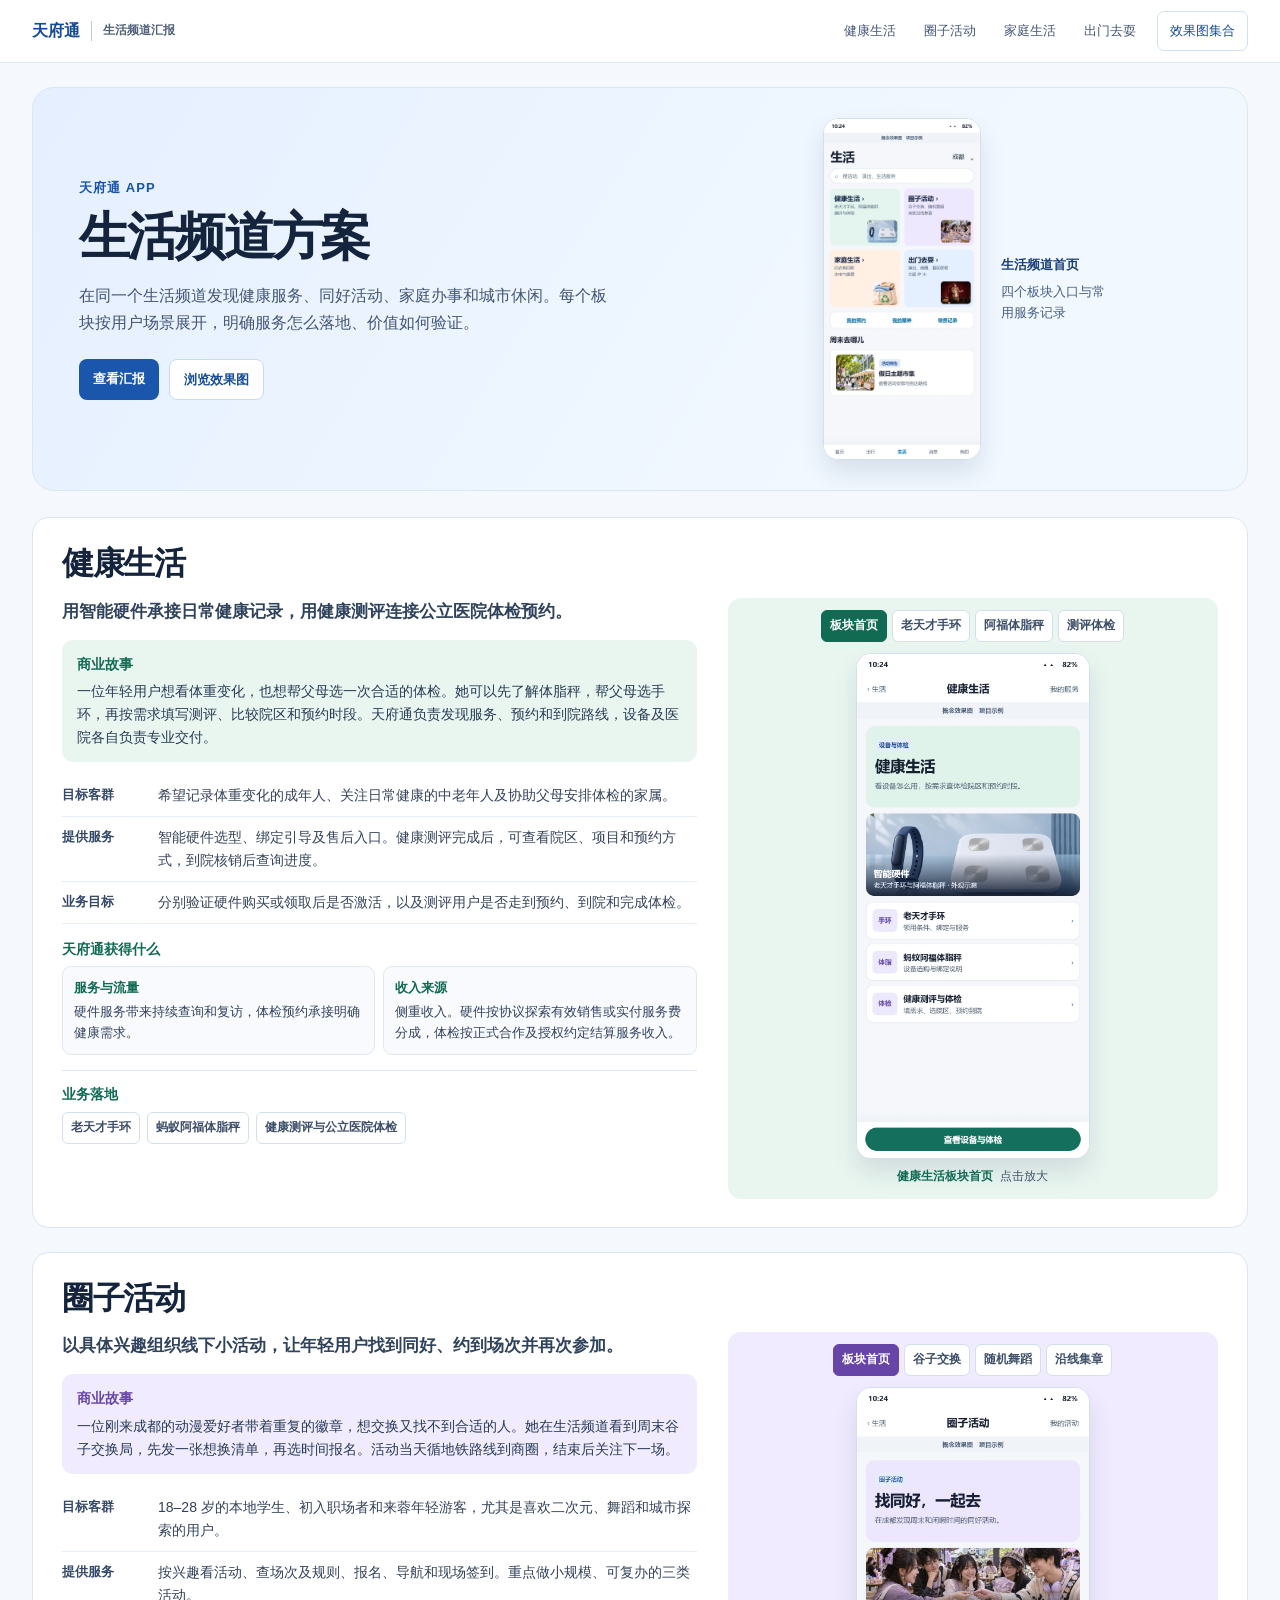
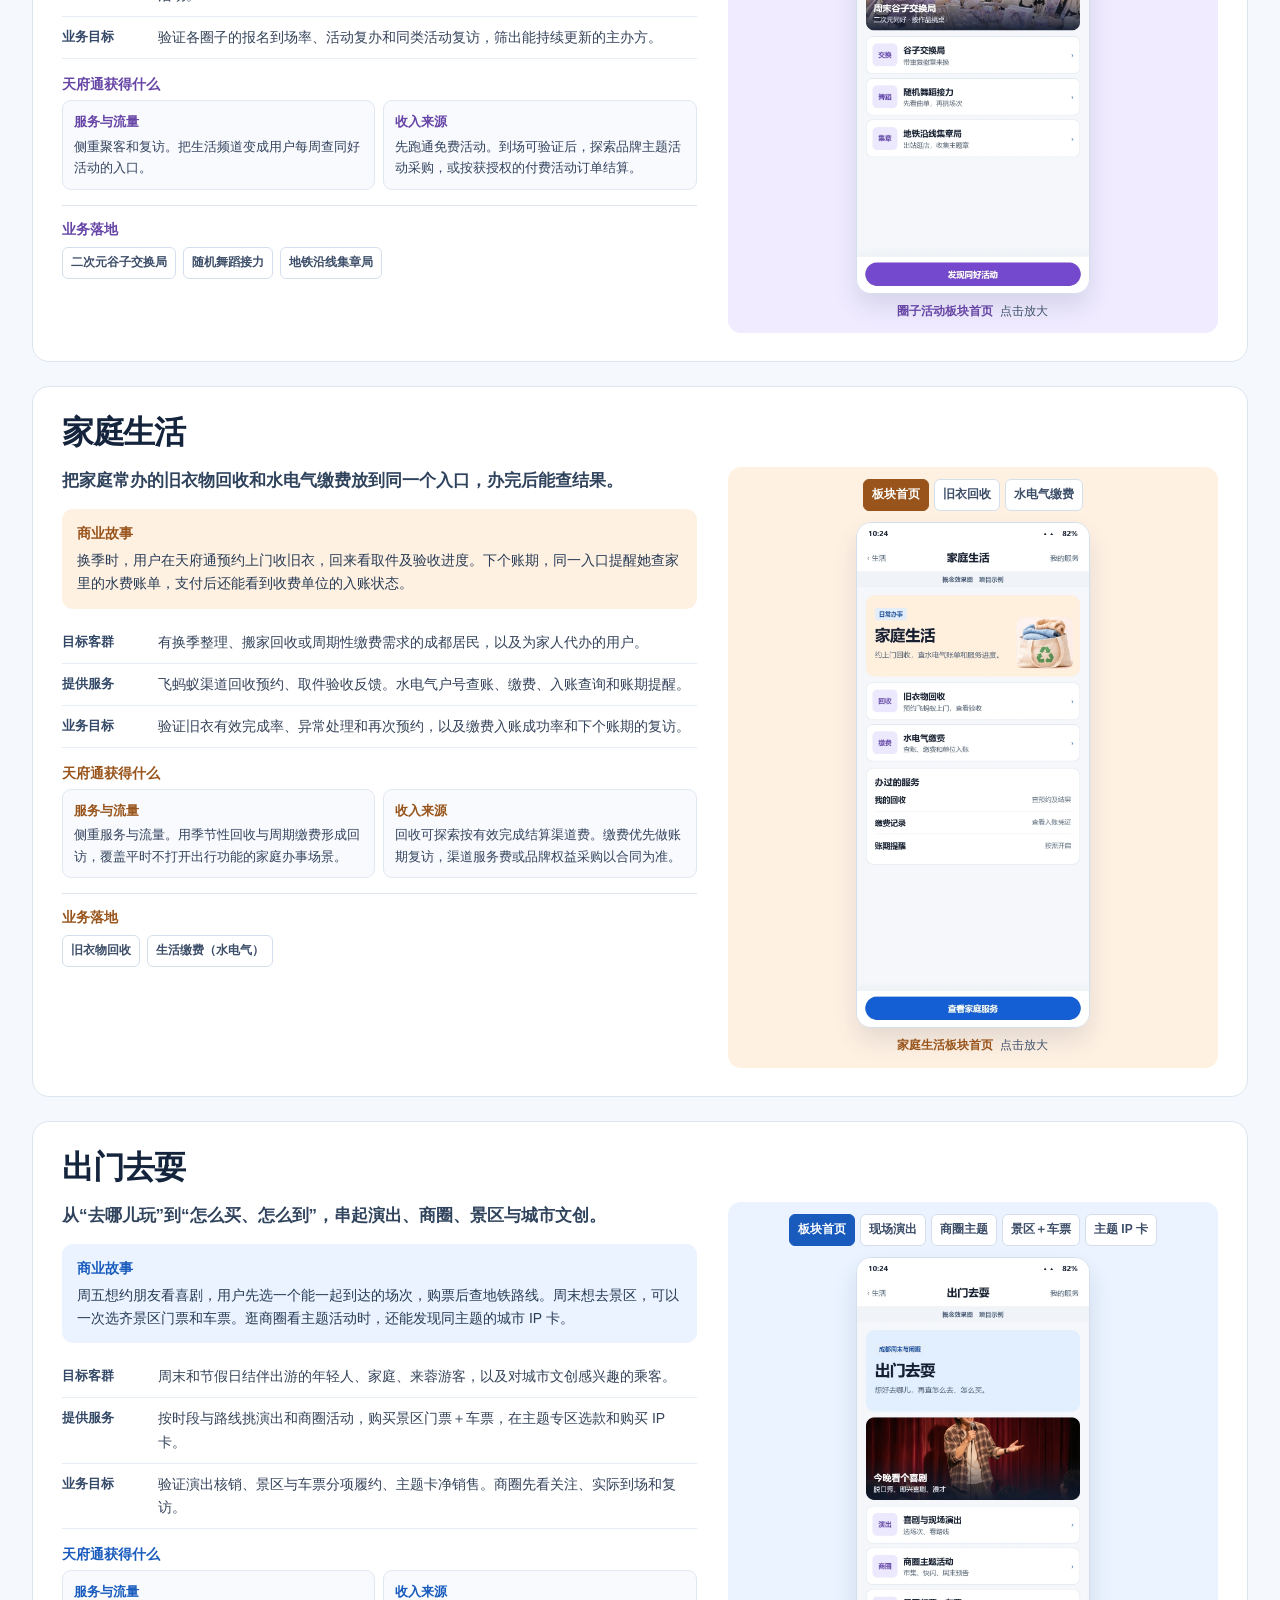
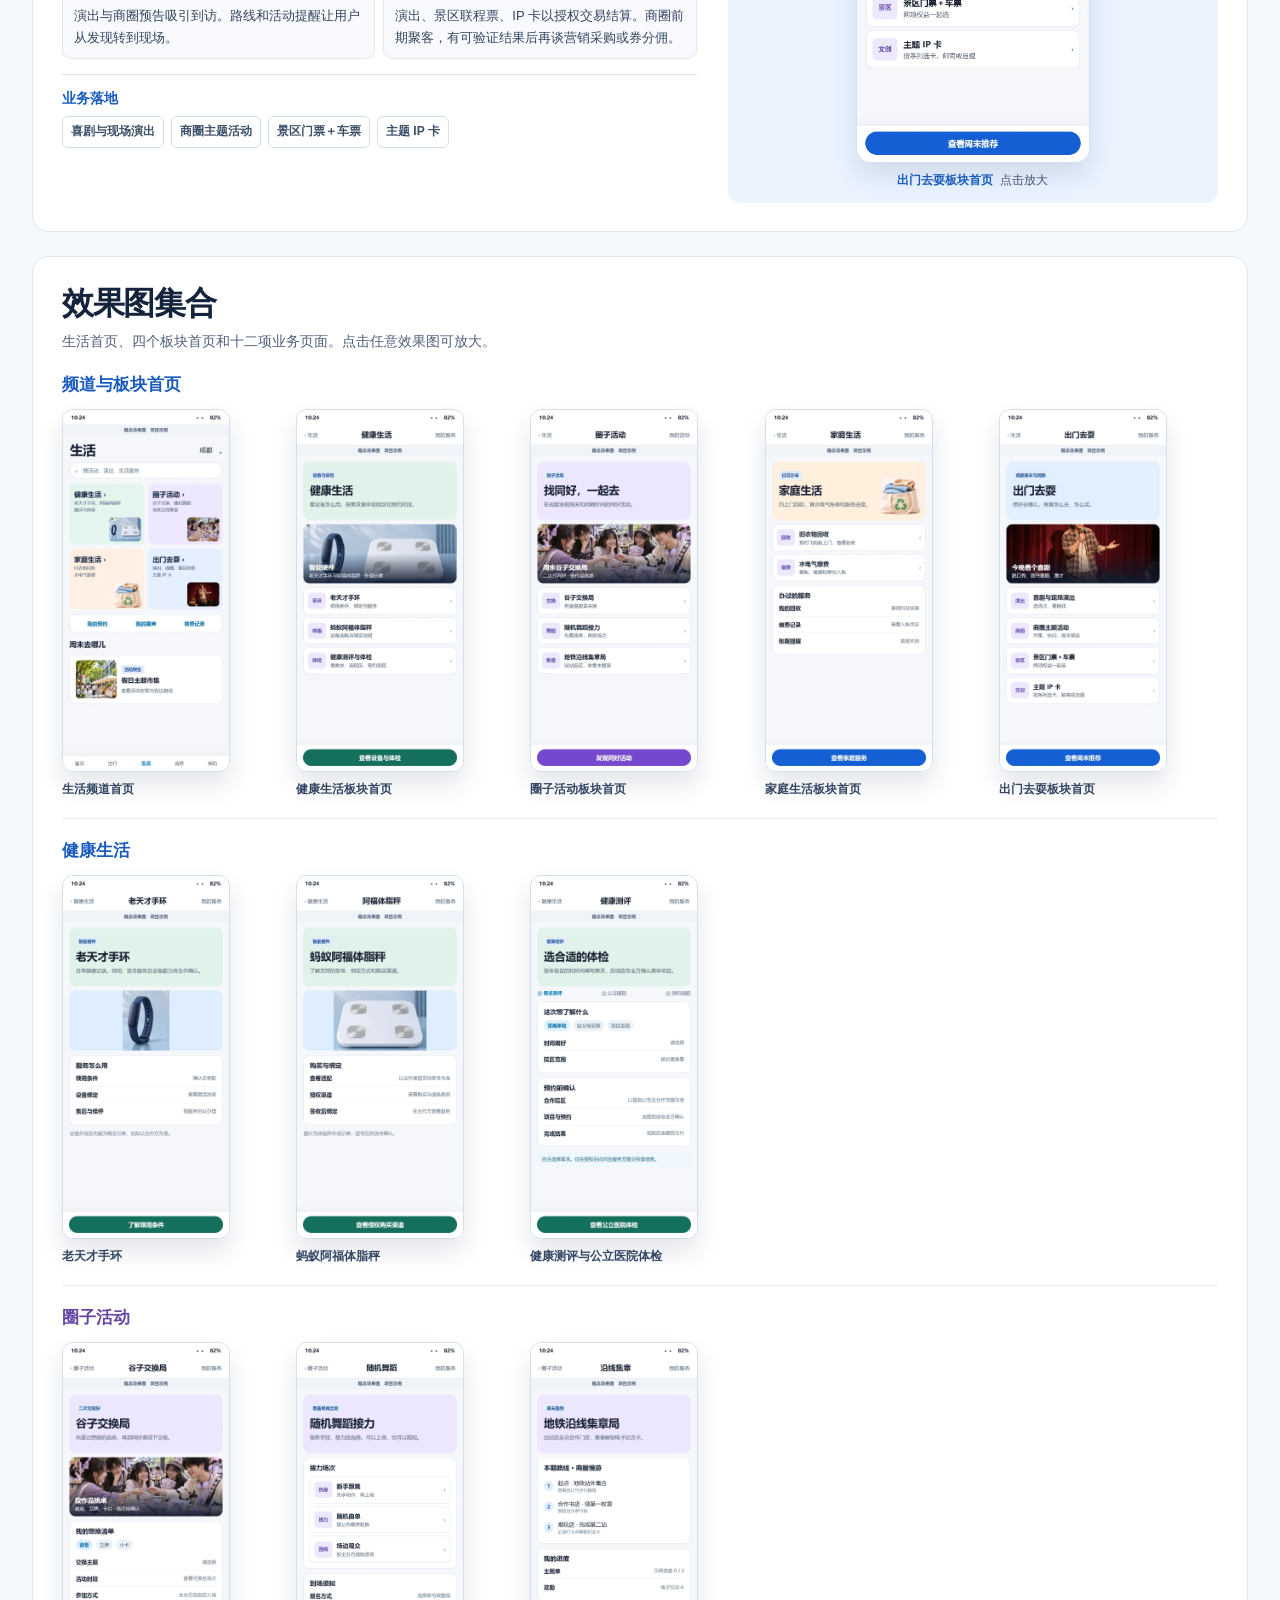
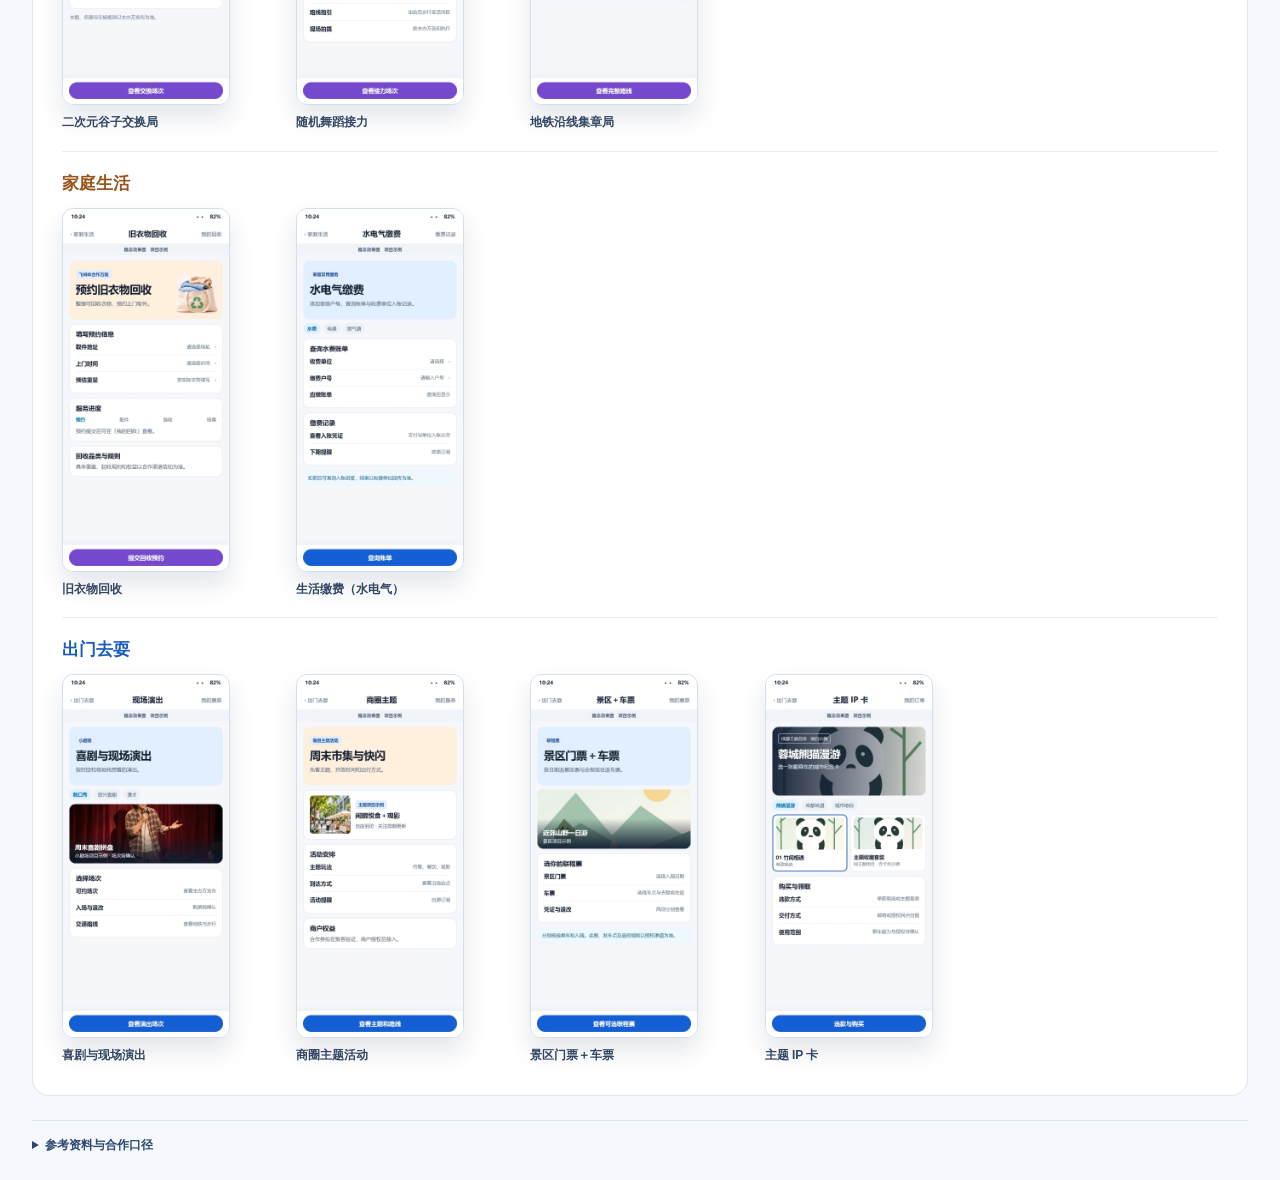
